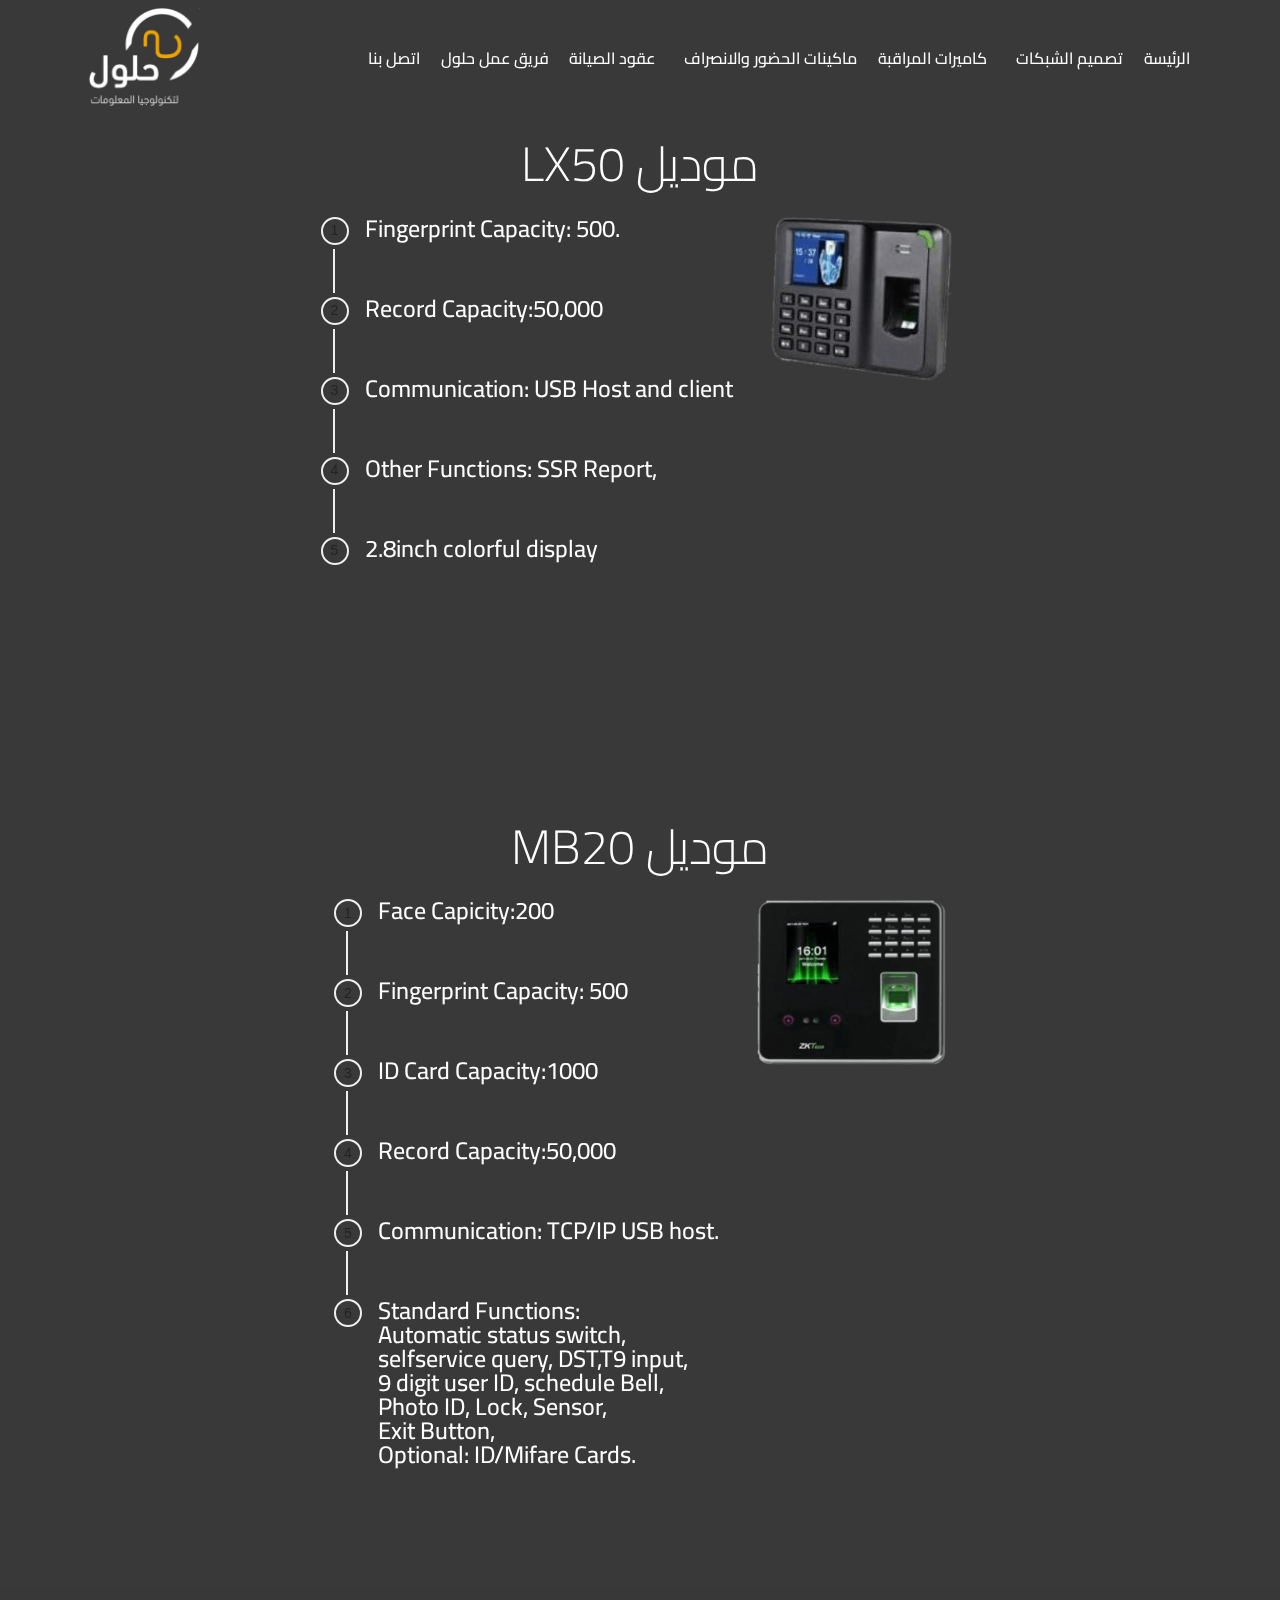
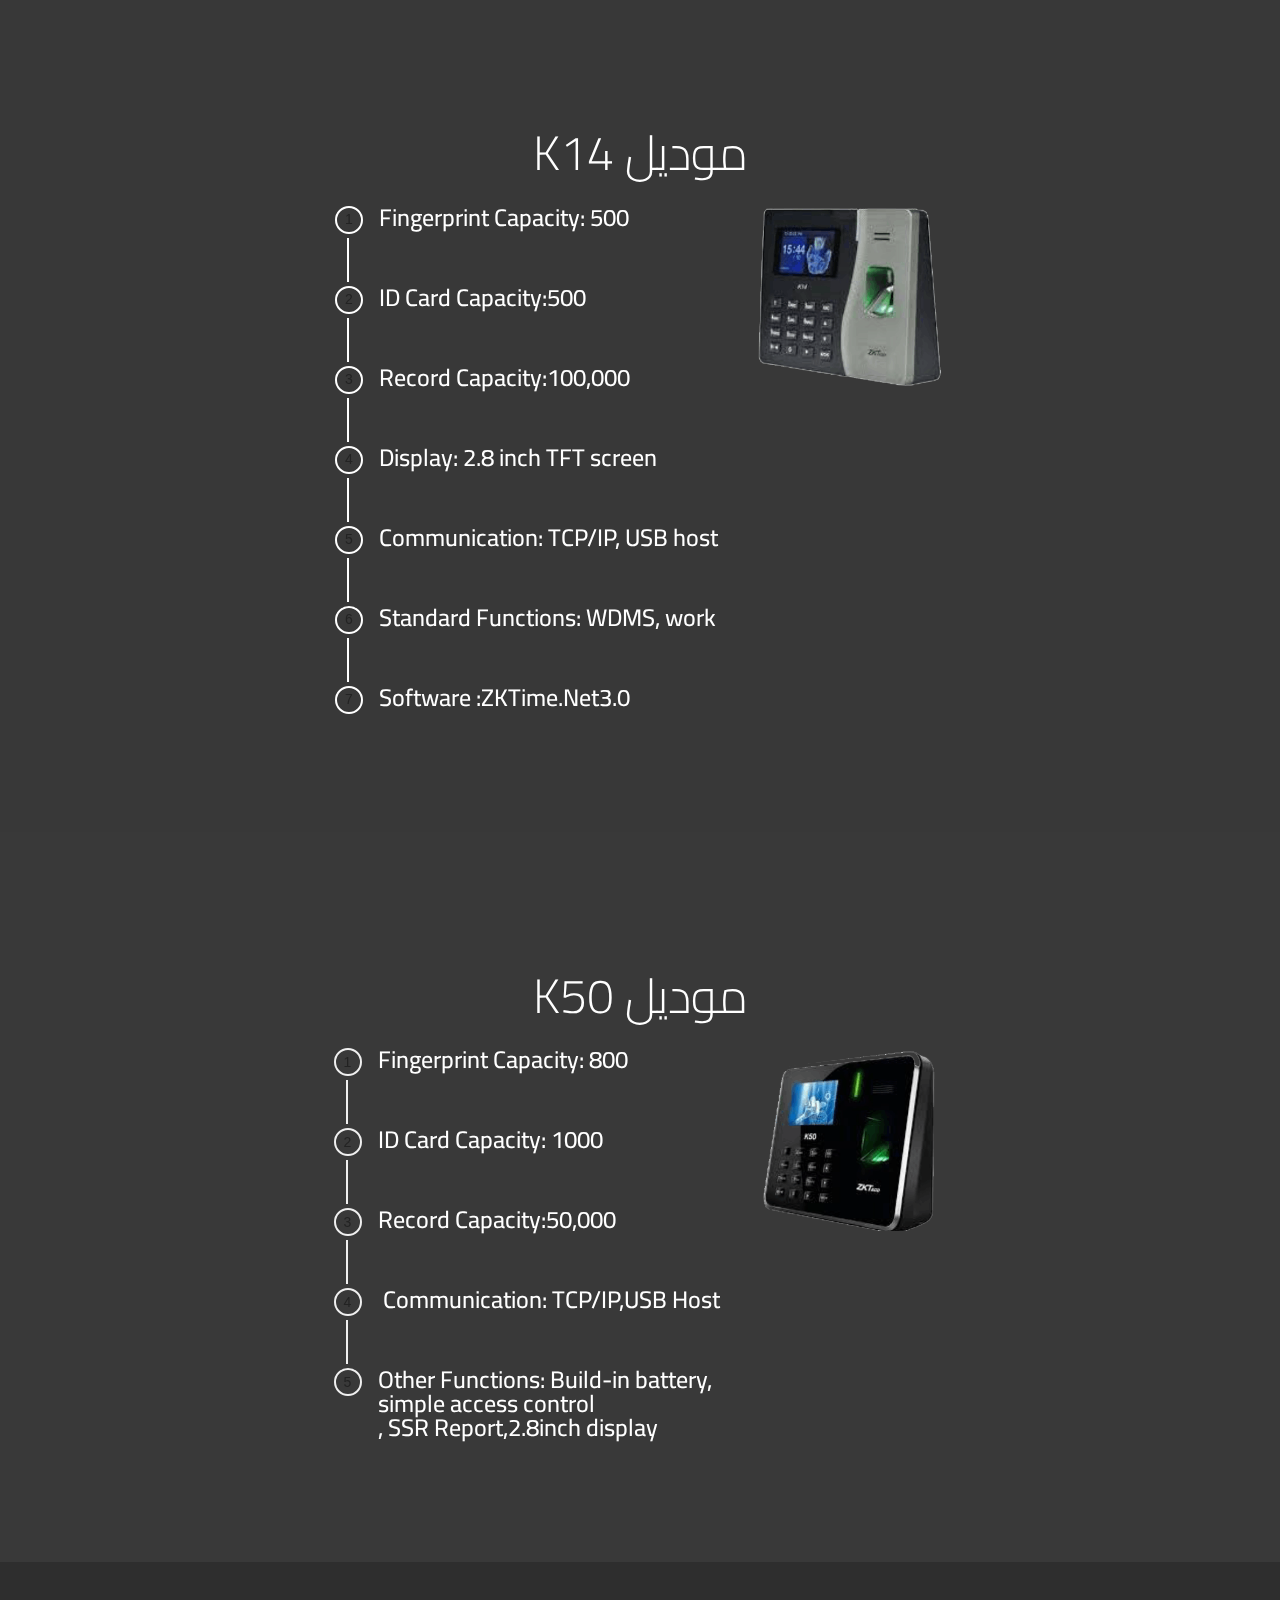
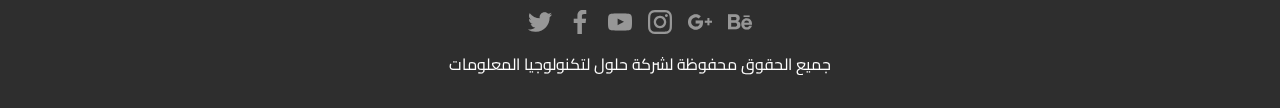
==== Attendance.html @ c1221371 "change" ====
<!DOCTYPE html>
<html  >
<head>
  <!-- Site made with Mobirise Website Builder v4.10.4, https://mobirise.com -->
  <meta charset="UTF-8">
  <meta http-equiv="X-UA-Compatible" content="IE=edge">
  <meta name="generator" content="Mobirise v4.10.4, mobirise.com">
  <meta name="viewport" content="width=device-width, initial-scale=1, minimum-scale=1">
  <link rel="shortcut icon" href="assets/images/logo-7oollool-122x101.png" type="image/x-icon">
  <meta name="description" content="حلول لتوريد ماكينات الحضور والانصراف">
  
  <title>ماكينات الحضور والانصراف</title>
  <link rel="stylesheet" href="assets/web/assets/mobirise-icons/mobirise-icons.css">
  <link rel="stylesheet" href="assets/tether/tether.min.css">
  <link rel="stylesheet" href="assets/bootstrap/css/bootstrap.min.css">
  <link rel="stylesheet" href="assets/bootstrap/css/bootstrap-grid.min.css">
  <link rel="stylesheet" href="assets/bootstrap/css/bootstrap-reboot.min.css">
  <link rel="stylesheet" href="assets/socicon/css/styles.css">
  <link rel="stylesheet" href="assets/dropdown/css/style.css">
  <link rel="stylesheet" href="assets/theme/css/style.css">
  <link rel="stylesheet" href="assets/mobirise/css/mbr-additional.css" type="text/css">
  
  
  
</head>
<body>
  <section class="menu cid-qTkzRZLJNu" once="menu" id="menu1-9">

    

    <nav class="navbar navbar-expand beta-menu navbar-dropdown align-items-center navbar-fixed-top navbar-toggleable-sm bg-color transparent">
        <button class="navbar-toggler navbar-toggler-right" type="button" data-toggle="collapse" data-target="#navbarSupportedContent" aria-controls="navbarSupportedContent" aria-expanded="false" aria-label="Toggle navigation">
            <div class="hamburger">
                <span></span>
                <span></span>
                <span></span>
                <span></span>
            </div>
        </button>
        <div class="menu-logo">
            <div class="navbar-brand">
                <span class="navbar-logo">
                    <a href="index.html">
                         <img src="assets/images/logo-7oollool-122x101.png" alt="حلول " title="حلول" style="height: 6.2rem;">
                    </a>
                </span>
                <span class="navbar-caption-wrap"><a class="navbar-caption text-white display-4" href="https://mobirise.com"></a></span>
            </div>
        </div>
        <div class="collapse navbar-collapse" id="navbarSupportedContent">
            <ul class="navbar-nav nav-dropdown nav-right" data-app-modern-menu="true"><li class="nav-item"><a class="nav-link link text-white display-4" href="index.html#contacts3-e">اتصل بنا</a></li><li class="nav-item"><a class="nav-link link text-white display-4" href="Team-work.html">فريق عمل حلول</a></li><li class="nav-item">
                    <a class="nav-link link text-white display-4" href="Maintenance.html">عقود الصيانة</a>
                </li>
                <li class="nav-item"><a class="nav-link link text-white display-4" href="Attendance.html">&nbsp; ماكينات الحضور والانصراف</a></li><li class="nav-item"><a class="nav-link link text-white display-4" href="index.html">كاميرات المراقبة</a></li><li class="nav-item"><a class="nav-link link text-white display-4" href="Network-design.html">&nbsp; تصميم الشبكات</a></li><li class="nav-item"><a class="nav-link link text-white display-4" href="index.html">الرئيسة</a></li></ul>
            
        </div>
    </nav>
</section>

<section class="engine"><a href="https://mobirise.info/q">free responsive web templates</a></section><section class="step3 cid-ruqKWXhuzL mbr-parallax-background" id="step3-g">

    

    <div class="mbr-overlay" style="opacity: 0.9; background-color: rgb(37, 37, 37);">
    </div>
    
    <div class="container">
        <h2 class="mbr-section-title pb-3 mbr-fonts-style align-center display-2">LX50 موديل
</h2>
        
        <div class="media-container-row">
            <div class="media-block" style="width: 20%;">
                <div class="mbr-figure">
                    <img src="assets/images/lx50-296x263.png" alt="" title="">
                </div>
            </div>
            <div class="step-container">
                <div class="card separline pb-4">
                    <div class="step-element d-flex">
                        <div class="step-wrapper pr-3">
                            <div class="step d-flex align-items-center justify-content-center">
                                1
                            </div>
                        </div>          
                        <div class="step-text-content">
                            <h4 class="mbr-step-title pb-3 mbr-fonts-style display-5">Fingerprint Capacity: 500.</h4>
                            <p class="mbr-step-text mbr-fonts-style display-7"></p>
                        </div>
                    </div>
                </div>

                <div class="card separline pb-4">
                    <div class="step-element d-flex">
                        <div class="step-wrapper pr-3">
                            <div class="step d-flex align-items-center justify-content-center">
                                2
                            </div>
                        </div>          
                        <div class="step-text-content">
                            <h4 class="mbr-step-title pb-3 mbr-fonts-style display-5">Record Capacity:50,000</h4>
                            <p class="mbr-step-text mbr-fonts-style display-7"></p>
                        </div>
                    </div>
                </div>

                <div class="card separline pb-4">
                    <div class="step-element d-flex">
                        <div class="step-wrapper pr-3">
                            <div class="step d-flex align-items-center justify-content-center">
                                3
                            </div>
                        </div>          
                        <div class="step-text-content">
                            <h4 class="mbr-step-title pb-3 mbr-fonts-style display-5">Communication: USB Host and client&nbsp;</h4>
                            <p class="mbr-step-text mbr-fonts-style display-7"></p>
                        </div>
                    </div>
                </div>

                <div class="card separline pb-4">
                    <div class="step-element d-flex">
                        <div class="step-wrapper pr-3">
                            <div class="step d-flex align-items-center justify-content-center">
                                4
                            </div>
                        </div>          
                        <div class="step-text-content">
                            <h4 class="mbr-step-title pb-3 mbr-fonts-style display-5">Other Functions: SSR Report,&nbsp;</h4>
                            <p class="mbr-step-text mbr-fonts-style display-7"></p>
                        </div>
                    </div>
                </div>

                <div class="card">
                    <div class="step-element d-flex">
                        <div class="step-wrapper pr-3">
                            <div class="step d-flex align-items-center justify-content-center">
                                5
                            </div>
                        </div>          
                        <div class="step-text-content">
                            <h4 class="mbr-step-title pb-3 mbr-fonts-style display-5">2.8inch colorful display</h4>
                            <p class="mbr-step-text mbr-fonts-style display-7"></p>
                        </div>
                    </div>
                </div>

                

                

                

                
            </div>
        </div>
    </div>
</section>

<section class="step3 cid-ruqMJDOxAF mbr-parallax-background" id="step3-i">

    

    <div class="mbr-overlay" style="opacity: 0.9; background-color: rgb(37, 37, 37);">
    </div>
    
    <div class="container">
        <h2 class="mbr-section-title pb-3 mbr-fonts-style align-center display-2">MB20 موديل
</h2>
        
        <div class="media-container-row">
            <div class="media-block" style="width: 20%;">
                <div class="mbr-figure">
                    <img src="assets/images/mb20-350x305.png" alt="" title="">
                </div>
            </div>
            <div class="step-container">
                <div class="card separline pb-4">
                    <div class="step-element d-flex">
                        <div class="step-wrapper pr-3">
                            <div class="step d-flex align-items-center justify-content-center">
                                1
                            </div>
                        </div>          
                        <div class="step-text-content">
                            <h4 class="mbr-step-title pb-3 mbr-fonts-style display-5">Face Capicity:200</h4>
                            <p class="mbr-step-text mbr-fonts-style display-7"></p>
                        </div>
                    </div>
                </div>

                <div class="card separline pb-4">
                    <div class="step-element d-flex">
                        <div class="step-wrapper pr-3">
                            <div class="step d-flex align-items-center justify-content-center">
                                2
                            </div>
                        </div>          
                        <div class="step-text-content">
                            <h4 class="mbr-step-title pb-3 mbr-fonts-style display-5">Fingerprint Capacity: 500</h4>
                            <p class="mbr-step-text mbr-fonts-style display-7"></p>
                        </div>
                    </div>
                </div>

                <div class="card separline pb-4">
                    <div class="step-element d-flex">
                        <div class="step-wrapper pr-3">
                            <div class="step d-flex align-items-center justify-content-center">
                                3
                            </div>
                        </div>          
                        <div class="step-text-content">
                            <h4 class="mbr-step-title pb-3 mbr-fonts-style display-5">ID Card Capacity:1000</h4>
                            <p class="mbr-step-text mbr-fonts-style display-7"></p>
                        </div>
                    </div>
                </div>

                <div class="card separline pb-4">
                    <div class="step-element d-flex">
                        <div class="step-wrapper pr-3">
                            <div class="step d-flex align-items-center justify-content-center">
                                4
                            </div>
                        </div>          
                        <div class="step-text-content">
                            <h4 class="mbr-step-title pb-3 mbr-fonts-style display-5">Record Capacity:50,000</h4>
                            <p class="mbr-step-text mbr-fonts-style display-7"></p>
                        </div>
                    </div>
                </div>

                <div class="card separline pb-4">
                    <div class="step-element d-flex">
                        <div class="step-wrapper pr-3">
                            <div class="step d-flex align-items-center justify-content-center">
                                5
                            </div>
                        </div>          
                        <div class="step-text-content">
                            <h4 class="mbr-step-title pb-3 mbr-fonts-style display-5">Communication: TCP/IP USB host.&nbsp;</h4>
                            <p class="mbr-step-text mbr-fonts-style display-7"></p>
                        </div>
                    </div>
                </div>

                <div class="card">
                    <div class="step-element d-flex">
                        <div class="step-wrapper pr-3">
                            <div class="step d-flex align-items-center justify-content-center">
                                6
                            </div>
                        </div>          
                        <div class="step-text-content">
                            <h4 class="mbr-step-title pb-3 mbr-fonts-style display-5">Standard Functions:<br> Automatic status switch, <br>selfservice query, DST,T9 input, <br> 9 digit user ID, schedule Bell, <br>Photo ID, Lock,  Sensor, <br>Exit Button, <br> Optional: ID/Mifare Cards.&nbsp;</h4>
                            <p class="mbr-step-text mbr-fonts-style display-7"></p>
                        </div>
                    </div>
                </div>

                

                

                
            </div>
        </div>
    </div>
</section>

<section class="step3 cid-ruqRxmut5c mbr-parallax-background" id="step3-j">

    

    <div class="mbr-overlay" style="opacity: 0.9; background-color: rgb(35, 35, 35);">
    </div>
    
    <div class="container">
        <h2 class="mbr-section-title pb-3 mbr-fonts-style align-center display-2">K14 موديل
</h2>
        
        <div class="media-container-row">
            <div class="media-block" style="width: 20%;">
                <div class="mbr-figure">
                    <img src="assets/images/k14-310x298.png" alt="" title="">
                </div>
            </div>
            <div class="step-container">
                <div class="card separline pb-4">
                    <div class="step-element d-flex">
                        <div class="step-wrapper pr-3">
                            <div class="step d-flex align-items-center justify-content-center">
                                1
                            </div>
                        </div>          
                        <div class="step-text-content">
                            <h4 class="mbr-step-title pb-3 mbr-fonts-style display-5">Fingerprint Capacity: 500</h4>
                            <p class="mbr-step-text mbr-fonts-style display-7"></p>
                        </div>
                    </div>
                </div>

                <div class="card separline pb-4">
                    <div class="step-element d-flex">
                        <div class="step-wrapper pr-3">
                            <div class="step d-flex align-items-center justify-content-center">
                                2
                            </div>
                        </div>          
                        <div class="step-text-content">
                            <h4 class="mbr-step-title pb-3 mbr-fonts-style display-5">ID Card Capacity:500</h4>
                            <p class="mbr-step-text mbr-fonts-style display-7"></p>
                        </div>
                    </div>
                </div>

                <div class="card separline pb-4">
                    <div class="step-element d-flex">
                        <div class="step-wrapper pr-3">
                            <div class="step d-flex align-items-center justify-content-center">
                                3
                            </div>
                        </div>          
                        <div class="step-text-content">
                            <h4 class="mbr-step-title pb-3 mbr-fonts-style display-5">Record Capacity:100,000&nbsp;</h4>
                            <p class="mbr-step-text mbr-fonts-style display-7"></p>
                        </div>
                    </div>
                </div>

                <div class="card separline pb-4">
                    <div class="step-element d-flex">
                        <div class="step-wrapper pr-3">
                            <div class="step d-flex align-items-center justify-content-center">
                                4
                            </div>
                        </div>          
                        <div class="step-text-content">
                            <h4 class="mbr-step-title pb-3 mbr-fonts-style display-5">Display: 2.8 inch TFT screen&nbsp;</h4>
                            <p class="mbr-step-text mbr-fonts-style display-7"></p>
                        </div>
                    </div>
                </div>

                <div class="card separline pb-4">
                    <div class="step-element d-flex">
                        <div class="step-wrapper pr-3">
                            <div class="step d-flex align-items-center justify-content-center">
                                5
                            </div>
                        </div>          
                        <div class="step-text-content">
                            <h4 class="mbr-step-title pb-3 mbr-fonts-style display-5">Communication: TCP/IP, USB host&nbsp;</h4>
                            <p class="mbr-step-text mbr-fonts-style display-7"></p>
                        </div>
                    </div>
                </div>

                <div class="card separline pb-4">
                    <div class="step-element d-flex">
                        <div class="step-wrapper pr-3">
                            <div class="step d-flex align-items-center justify-content-center">
                                6
                            </div>
                        </div>          
                        <div class="step-text-content">
                            <h4 class="mbr-step-title pb-3 mbr-fonts-style display-5">Standard Functions: WDMS, work</h4>
                            <p class="mbr-step-text mbr-fonts-style display-7"></p>
                        </div>
                    </div>
                </div>

                <div class="card">
                    <div class="step-element d-flex">
                        <div class="step-wrapper pr-3">
                            <div class="step d-flex align-items-center justify-content-center">
                                7
                            </div>
                        </div>          
                        <div class="step-text-content">
                            <h4 class="mbr-step-title pb-3 mbr-fonts-style display-5">Software :ZKTime.Net3.0&nbsp;</h4>
                            <p class="mbr-step-text mbr-fonts-style display-7"></p>
                        </div>
                    </div>
                </div>

                

                
            </div>
        </div>
    </div>
</section>

<section class="step3 cid-ruqSmtLmjI mbr-parallax-background" id="step3-k">

    

    <div class="mbr-overlay" style="opacity: 0.9; background-color: rgb(37, 37, 37);">
    </div>
    
    <div class="container">
        <h2 class="mbr-section-title pb-3 mbr-fonts-style align-center display-2">K50 موديل
</h2>
        
        <div class="media-container-row">
            <div class="media-block" style="width: 20%;">
                <div class="mbr-figure">
                    <img src="assets/images/k50-310x298.png" alt="" title="">
                </div>
            </div>
            <div class="step-container">
                <div class="card separline pb-4">
                    <div class="step-element d-flex">
                        <div class="step-wrapper pr-3">
                            <div class="step d-flex align-items-center justify-content-center">
                                1
                            </div>
                        </div>          
                        <div class="step-text-content">
                            <h4 class="mbr-step-title pb-3 mbr-fonts-style display-5">Fingerprint Capacity: 800</h4>
                            <p class="mbr-step-text mbr-fonts-style display-7"></p>
                        </div>
                    </div>
                </div>

                <div class="card separline pb-4">
                    <div class="step-element d-flex">
                        <div class="step-wrapper pr-3">
                            <div class="step d-flex align-items-center justify-content-center">
                                2
                            </div>
                        </div>          
                        <div class="step-text-content">
                            <h4 class="mbr-step-title pb-3 mbr-fonts-style display-5">ID Card Capacity: 1000&nbsp;</h4>
                            <p class="mbr-step-text mbr-fonts-style display-7"></p>
                        </div>
                    </div>
                </div>

                <div class="card separline pb-4">
                    <div class="step-element d-flex">
                        <div class="step-wrapper pr-3">
                            <div class="step d-flex align-items-center justify-content-center">
                                3
                            </div>
                        </div>          
                        <div class="step-text-content">
                            <h4 class="mbr-step-title pb-3 mbr-fonts-style display-5">Record Capacity:50,000&nbsp;</h4>
                            <p class="mbr-step-text mbr-fonts-style display-7"></p>
                        </div>
                    </div>
                </div>

                <div class="card separline pb-4">
                    <div class="step-element d-flex">
                        <div class="step-wrapper pr-3">
                            <div class="step d-flex align-items-center justify-content-center">
                                4
                            </div>
                        </div>          
                        <div class="step-text-content">
                            <h4 class="mbr-step-title pb-3 mbr-fonts-style display-5">&nbsp;Communication: TCP/IP,USB Host&nbsp;</h4>
                            <p class="mbr-step-text mbr-fonts-style display-7"></p>
                        </div>
                    </div>
                </div>

                <div class="card">
                    <div class="step-element d-flex">
                        <div class="step-wrapper pr-3">
                            <div class="step d-flex align-items-center justify-content-center">
                                5
                            </div>
                        </div>          
                        <div class="step-text-content">
                            <h4 class="mbr-step-title pb-3 mbr-fonts-style display-5">Other Functions: Build-in battery,<br> simple access        control<br>, SSR Report,2.8inch display &nbsp; &nbsp;</h4>
                            <p class="mbr-step-text mbr-fonts-style display-7"></p>
                        </div>
                    </div>
                </div>

                

                

                

                
            </div>
        </div>
    </div>
</section>

<section once="footers" class="cid-ru45fCv34z" id="footer7-a">

    

    

    <div class="container">
        <div class="media-container-row align-center mbr-white">
            <div class="row row-links">
                <ul class="foot-menu">
                    
                    
                    
                    
                    
                <li class="foot-menu-item mbr-fonts-style display-7"></li><li class="foot-menu-item mbr-fonts-style display-7"></li><li class="foot-menu-item mbr-fonts-style display-7"></li><li class="foot-menu-item mbr-fonts-style display-7"></li><li class="foot-menu-item mbr-fonts-style display-7"></li></ul>
            </div>
            <div class="row social-row">
                <div class="social-list align-right pb-2">
                    
                    
                    
                    
                    
                    
                <div class="soc-item">
                        <a href="index.html" target="_blank">
                            <span class="mbr-iconfont mbr-iconfont-social socicon-twitter socicon"></span>
                        </a>
                    </div><div class="soc-item">
                        <a href="https://www.facebook.com/7oollool" target="_blank">
                            <span class="mbr-iconfont mbr-iconfont-social socicon-facebook socicon"></span>
                        </a>
                    </div><div class="soc-item">
                        <a href="index.html" target="_blank">
                            <span class="mbr-iconfont mbr-iconfont-social socicon-youtube socicon"></span>
                        </a>
                    </div><div class="soc-item">
                        <a href="index.html" target="_blank">
                            <span class="mbr-iconfont mbr-iconfont-social socicon-instagram socicon"></span>
                        </a>
                    </div><div class="soc-item">
                        <a href="index.html" target="_blank">
                            <span class="mbr-iconfont mbr-iconfont-social socicon-googleplus socicon"></span>
                        </a>
                    </div><div class="soc-item">
                        <a href="index.html" target="_blank">
                            <span class="mbr-iconfont mbr-iconfont-social socicon-behance socicon"></span>
                        </a>
                    </div></div>
            </div>
            <div class="row row-copirayt">
                <p class="mbr-text mb-0 mbr-fonts-style mbr-white align-center display-7">
                    جميع الحقوق محفوظة لشركة حلول لتكنولوجيا المعلومات</p>
            </div>
        </div>
    </div>
</section>


  <script src="assets/web/assets/jquery/jquery.min.js"></script>
  <script src="assets/popper/popper.min.js"></script>
  <script src="assets/tether/tether.min.js"></script>
  <script src="assets/bootstrap/js/bootstrap.min.js"></script>
  <script src="assets/dropdown/js/nav-dropdown.js"></script>
  <script src="assets/dropdown/js/navbar-dropdown.js"></script>
  <script src="assets/touchswipe/jquery.touch-swipe.min.js"></script>
  <script src="assets/parallax/jarallax.min.js"></script>
  <script src="assets/smoothscroll/smooth-scroll.js"></script>
  <script src="assets/theme/js/script.js"></script>
  
  
</body>
</html>
---- assets/web/assets/mobirise-icons/mobirise-icons.css ----
@font-face {
  font-family: 'MobiriseIcons';
  src:  url('mobirise-icons.eot?spat4u');
  src:  url('mobirise-icons.eot?spat4u#iefix') format('embedded-opentype'),
    url('mobirise-icons.ttf?spat4u') format('truetype'),
    url('mobirise-icons.woff?spat4u') format('woff'),
    url('mobirise-icons.svg?spat4u#MobiriseIcons') format('svg');
  font-weight: normal;
  font-style: normal;
}

[class^="mbri-"], [class*=" mbri-"] {
  /* use !important to prevent issues with browser extensions that change fonts */
  font-family: MobiriseIcons !important;
  speak: none;
  font-style: normal;
  font-weight: normal;
  font-variant: normal;
  text-transform: none;
  line-height: 1;

  /* Better Font Rendering =========== */
  -webkit-font-smoothing: antialiased;
  -moz-osx-font-smoothing: grayscale;
}

.mbri-add-submenu:before {
  content: "\e900";
}
.mbri-alert:before {
  content: "\e901";
}
.mbri-align-center:before {
  content: "\e902";
}
.mbri-align-justify:before {
  content: "\e903";
}
.mbri-align-left:before {
  content: "\e904";
}
.mbri-align-right:before {
  content: "\e905";
}
.mbri-android:before {
  content: "\e906";
}
.mbri-apple:before {
  content: "\e907";
}
.mbri-arrow-down:before {
  content: "\e908";
}
.mbri-arrow-next:before {
  content: "\e909";
}
.mbri-arrow-prev:before {
  content: "\e90a";
}
.mbri-arrow-up:before {
  content: "\e90b";
}
.mbri-bold:before {
  content: "\e90c";
}
.mbri-bookmark:before {
  content: "\e90d";
}
.mbri-bootstrap:before {
  content: "\e90e";
}
.mbri-briefcase:before {
  content: "\e90f";
}
.mbri-browse:before {
  content: "\e910";
}
.mbri-bulleted-list:before {
  content: "\e911";
}
.mbri-calendar:before {
  content: "\e912";
}
.mbri-camera:before {
  content: "\e913";
}
.mbri-cart-add:before {
  content: "\e914";
}
.mbri-cart-full:before {
  content: "\e915";
}
.mbri-cash:before {
  content: "\e916";
}
.mbri-change-style:before {
  content: "\e917";
}
.mbri-chat:before {
  content: "\e918";
}
.mbri-clock:before {
  content: "\e919";
}
.mbri-close:before {
  content: "\e91a";
}
.mbri-cloud:before {
  content: "\e91b";
}
.mbri-code:before {
  content: "\e91c";
}
.mbri-contact-form:before {
  content: "\e91d";
}
.mbri-credit-card:before {
  content: "\e91e";
}
.mbri-cursor-click:before {
  content: "\e91f";
}
.mbri-cust-feedback:before {
  content: "\e920";
}
.mbri-database:before {
  content: "\e921";
}
.mbri-delivery:before {
  content: "\e922";
}
.mbri-desktop:before {
  content: "\e923";
}
.mbri-devices:before {
  content: "\e924";
}
.mbri-down:before {
  content: "\e925";
}
.mbri-download:before {
  content: "\e989";
}
.mbri-drag-n-drop:before {
  content: "\e927";
}
.mbri-drag-n-drop2:before {
  content: "\e928";
}
.mbri-edit:before {
  content: "\e929";
}
.mbri-edit2:before {
  content: "\e92a";
}
.mbri-error:before {
  content: "\e92b";
}
.mbri-extension:before {
  content: "\e92c";
}
.mbri-features:before {
  content: "\e92d";
}
.mbri-file:before {
  content: "\e92e";
}
.mbri-flag:before {
  content: "\e92f";
}
.mbri-folder:before {
  content: "\e930";
}
.mbri-gift:before {
  content: "\e931";
}
.mbri-github:before {
  content: "\e932";
}
.mbri-globe:before {
  content: "\e933";
}
.mbri-globe-2:before {
  content: "\e934";
}
.mbri-growing-chart:before {
  content: "\e935";
}
.mbri-hearth:before {
  content: "\e936";
}
.mbri-help:before {
  content: "\e937";
}
.mbri-home:before {
  content: "\e938";
}
.mbri-hot-cup:before {
  content: "\e939";
}
.mbri-idea:before {
  content: "\e93a";
}
.mbri-image-gallery:before {
  content: "\e93b";
}
.mbri-image-slider:before {
  content: "\e93c";
}
.mbri-info:before {
  content: "\e93d";
}
.mbri-italic:before {
  content: "\e93e";
}
.mbri-key:before {
  content: "\e93f";
}
.mbri-laptop:before {
  content: "\e940";
}
.mbri-layers:before {
  content: "\e941";
}
.mbri-left-right:before {
  content: "\e942";
}
.mbri-left:before {
  content: "\e943";
}
.mbri-letter:before {
  content: "\e944";
}
.mbri-like:before {
  content: "\e945";
}
.mbri-link:before {
  content: "\e946";
}
.mbri-lock:before {
  content: "\e947";
}
.mbri-login:before {
  content: "\e948";
}
.mbri-logout:before {
  content: "\e949";
}
.mbri-magic-stick:before {
  content: "\e94a";
}
.mbri-map-pin:before {
  content: "\e94b";
}
.mbri-menu:before {
  content: "\e94c";
}
.mbri-mobile:before {
  content: "\e94d";
}
.mbri-mobile2:before {
  content: "\e94e";
}
.mbri-mobirise:before {
  content: "\e94f";
}
.mbri-more-horizontal:before {
  content: "\e950";
}
.mbri-more-vertical:before {
  content: "\e951";
}
.mbri-music:before {
  content: "\e952";
}
.mbri-new-file:before {
  content: "\e953";
}
.mbri-numbered-list:before {
  content: "\e954";
}
.mbri-opened-folder:before {
  content: "\e955";
}
.mbri-pages:before {
  content: "\e956";
}
.mbri-paper-plane:before {
  content: "\e957";
}
.mbri-paperclip:before {
  content: "\e958";
}
.mbri-photo:before {
  content: "\e959";
}
.mbri-photos:before {
  content: "\e95a";
}
.mbri-pin:before {
  content: "\e95b";
}
.mbri-play:before {
  content: "\e95c";
}
.mbri-plus:before {
  content: "\e95d";
}
.mbri-preview:before {
  content: "\e95e";
}
.mbri-print:before {
  content: "\e95f";
}
.mbri-protect:before {
  content: "\e960";
}
.mbri-question:before {
  content: "\e961";
}
.mbri-quote-left:before {
  content: "\e962";
}
.mbri-quote-right:before {
  content: "\e963";
}
.mbri-refresh:before {
  content: "\e964";
}
.mbri-responsive:before {
  content: "\e965";
}
.mbri-right:before {
  content: "\e966";
}
.mbri-rocket:before {
  content: "\e967";
}
.mbri-sad-face:before {
  content: "\e968";
}
.mbri-sale:before {
  content: "\e969";
}
.mbri-save:before {
  content: "\e96a";
}
.mbri-search:before {
  content: "\e96b";
}
.mbri-setting:before {
  content: "\e96c";
}
.mbri-setting2:before {
  content: "\e96d";
}
.mbri-setting3:before {
  content: "\e96e";
}
.mbri-share:before {
  content: "\e96f";
}
.mbri-shopping-bag:before {
  content: "\e970";
}
.mbri-shopping-basket:before {
  content: "\e971";
}
.mbri-shopping-cart:before {
  content: "\e972";
}
.mbri-sites:before {
  content: "\e973";
}
.mbri-smile-face:before {
  content: "\e974";
}
.mbri-speed:before {
  content: "\e975";
}
.mbri-star:before {
  content: "\e976";
}
.mbri-success:before {
  content: "\e977";
}
.mbri-sun:before {
  content: "\e978";
}
.mbri-sun2:before {
  content: "\e979";
}
.mbri-tablet:before {
  content: "\e97a";
}
.mbri-tablet-vertical:before {
  content: "\e97b";
}
.mbri-target:before {
  content: "\e97c";
}
.mbri-timer:before {
  content: "\e97d";
}
.mbri-to-ftp:before {
  content: "\e97e";
}
.mbri-to-local-drive:before {
  content: "\e97f";
}
.mbri-touch-swipe:before {
  content: "\e980";
}
.mbri-touch:before {
  content: "\e981";
}
.mbri-trash:before {
  content: "\e982";
}
.mbri-underline:before {
  content: "\e983";
}
.mbri-unlink:before {
  content: "\e984";
}
.mbri-unlock:before {
  content: "\e985";
}
.mbri-up-down:before {
  content: "\e986";
}
.mbri-up:before {
  content: "\e987";
}
.mbri-update:before {
  content: "\e988";
}
.mbri-upload:before {
 content: "\e926"; 
}
.mbri-user:before {
  content: "\e98a";
}
.mbri-user2:before {
  content: "\e98b";
}
.mbri-users:before {
  content: "\e98c";
}
.mbri-video:before {
  content: "\e98d";
}
.mbri-video-play:before {
  content: "\e98e";
}
.mbri-watch:before {
  content: "\e98f";
}
.mbri-website-theme:before {
  content: "\e990";
}
.mbri-wifi:before {
  content: "\e991";
}
.mbri-windows:before {
  content: "\e992";
}
.mbri-zoom-out:before {
  content: "\e993";
}
.mbri-redo:before {
  content: "\e994";
}
.mbri-undo:before {
  content: "\e995";
}
---- assets/socicon/css/styles.css ----
@charset "UTF-8";

@font-face {
  font-family: "socicon";
  src:url("../fonts/socicon.eot");
  src:url("../fonts/socicon.eot?#iefix") format("embedded-opentype"),
    url("../fonts/socicon.woff") format("woff"),
    url("../fonts/socicon.ttf") format("truetype"),
    url("../fonts/socicon.svg#socicon") format("svg");
  font-weight: normal;
  font-style: normal;

}

[data-icon]:before {
  font-family: "socicon" !important;
  content: attr(data-icon);
  font-style: normal !important;
  font-weight: normal !important;
  font-variant: normal !important;
  text-transform: none !important;
  speak: none;
  line-height: 1;
  -webkit-font-smoothing: antialiased;
  -moz-osx-font-smoothing: grayscale;
}

[class^="socicon-"]:before,
[class*=" socicon-"]:before {
  font-family: "socicon" !important;
  font-style: normal !important;
  font-weight: normal !important;
  font-variant: normal !important;
  text-transform: none !important;
  speak: none;
  line-height: 1;
  -webkit-font-smoothing: antialiased;
  -moz-osx-font-smoothing: grayscale;
}

.socicon-modelmayhem:before {
  content: "\e000";
}
.socicon-mixcloud:before {
  content: "\e001";
}
.socicon-drupal:before {
  content: "\e002";
}
.socicon-swarm:before {
  content: "\e003";
}
.socicon-istock:before {
  content: "\e004";
}
.socicon-yammer:before {
  content: "\e005";
}
.socicon-ello:before {
  content: "\e006";
}
.socicon-stackoverflow:before {
  content: "\e007";
}
.socicon-persona:before {
  content: "\e008";
}
.socicon-triplej:before {
  content: "\e009";
}
.socicon-houzz:before {
  content: "\e00a";
}
.socicon-rss:before {
  content: "\e00b";
}
.socicon-paypal:before {
  content: "\e00c";
}
.socicon-odnoklassniki:before {
  content: "\e00d";
}
.socicon-airbnb:before {
  content: "\e00e";
}
.socicon-periscope:before {
  content: "\e00f";
}
.socicon-outlook:before {
  content: "\e010";
}
.socicon-coderwall:before {
  content: "\e011";
}
.socicon-tripadvisor:before {
  content: "\e012";
}
.socicon-appnet:before {
  content: "\e013";
}
.socicon-goodreads:before {
  content: "\e014";
}
.socicon-tripit:before {
  content: "\e015";
}
.socicon-lanyrd:before {
  content: "\e016";
}
.socicon-slideshare:before {
  content: "\e017";
}
.socicon-buffer:before {
  content: "\e018";
}
.socicon-disqus:before {
  content: "\e019";
}
.socicon-vkontakte:before {
  content: "\e01a";
}
.socicon-whatsapp:before {
  content: "\e01b";
}
.socicon-patreon:before {
  content: "\e01c";
}
.socicon-storehouse:before {
  content: "\e01d";
}
.socicon-pocket:before {
  content: "\e01e";
}
.socicon-mail:before {
  content: "\e01f";
}
.socicon-blogger:before {
  content: "\e020";
}
.socicon-technorati:before {
  content: "\e021";
}
.socicon-reddit:before {
  content: "\e022";
}
.socicon-dribbble:before {
  content: "\e023";
}
.socicon-stumbleupon:before {
  content: "\e024";
}
.socicon-digg:before {
  content: "\e025";
}
.socicon-envato:before {
  content: "\e026";
}
.socicon-behance:before {
  content: "\e027";
}
.socicon-delicious:before {
  content: "\e028";
}
.socicon-deviantart:before {
  content: "\e029";
}
.socicon-forrst:before {
  content: "\e02a";
}
.socicon-play:before {
  content: "\e02b";
}
.socicon-zerply:before {
  content: "\e02c";
}
.socicon-wikipedia:before {
  content: "\e02d";
}
.socicon-apple:before {
  content: "\e02e";
}
.socicon-flattr:before {
  content: "\e02f";
}
.socicon-github:before {
  content: "\e030";
}
.socicon-renren:before {
  content: "\e031";
}
.socicon-friendfeed:before {
  content: "\e032";
}
.socicon-newsvine:before {
  content: "\e033";
}
.socicon-identica:before {
  content: "\e034";
}
.socicon-bebo:before {
  content: "\e035";
}
.socicon-zynga:before {
  content: "\e036";
}
.socicon-steam:before {
  content: "\e037";
}
.socicon-xbox:before {
  content: "\e038";
}
.socicon-windows:before {
  content: "\e039";
}
.socicon-qq:before {
  content: "\e03a";
}
.socicon-douban:before {
  content: "\e03b";
}
.socicon-meetup:before {
  content: "\e03c";
}
.socicon-playstation:before {
  content: "\e03d";
}
.socicon-android:before {
  content: "\e03e";
}
.socicon-snapchat:before {
  content: "\e03f";
}
.socicon-twitter:before {
  content: "\e040";
}
.socicon-facebook:before {
  content: "\e041";
}
.socicon-googleplus:before {
  content: "\e042";
}
.socicon-pinterest:before {
  content: "\e043";
}
.socicon-foursquare:before {
  content: "\e044";
}
.socicon-yahoo:before {
  content: "\e045";
}
.socicon-skype:before {
  content: "\e046";
}
.socicon-yelp:before {
  content: "\e047";
}
.socicon-feedburner:before {
  content: "\e048";
}
.socicon-linkedin:before {
  content: "\e049";
}
.socicon-viadeo:before {
  content: "\e04a";
}
.socicon-xing:before {
  content: "\e04b";
}
.socicon-myspace:before {
  content: "\e04c";
}
.socicon-soundcloud:before {
  content: "\e04d";
}
.socicon-spotify:before {
  content: "\e04e";
}
.socicon-grooveshark:before {
  content: "\e04f";
}
.socicon-lastfm:before {
  content: "\e050";
}
.socicon-youtube:before {
  content: "\e051";
}
.socicon-vimeo:before {
  content: "\e052";
}
.socicon-dailymotion:before {
  content: "\e053";
}
.socicon-vine:before {
  content: "\e054";
}
.socicon-flickr:before {
  content: "\e055";
}
.socicon-500px:before {
  content: "\e056";
}
.socicon-wordpress:before {
  content: "\e058";
}
.socicon-tumblr:before {
  content: "\e059";
}
.socicon-twitch:before {
  content: "\e05a";
}
.socicon-8tracks:before {
  content: "\e05b";
}
.socicon-amazon:before {
  content: "\e05c";
}
.socicon-icq:before {
  content: "\e05d";
}
.socicon-smugmug:before {
  content: "\e05e";
}
.socicon-ravelry:before {
  content: "\e05f";
}
.socicon-weibo:before {
  content: "\e060";
}
.socicon-baidu:before {
  content: "\e061";
}
.socicon-angellist:before {
  content: "\e062";
}
.socicon-ebay:before {
  content: "\e063";
}
.socicon-imdb:before {
  content: "\e064";
}
.socicon-stayfriends:before {
  content: "\e065";
}
.socicon-residentadvisor:before {
  content: "\e066";
}
.socicon-google:before {
  content: "\e067";
}
.socicon-yandex:before {
  content: "\e068";
}
.socicon-sharethis:before {
  content: "\e069";
}
.socicon-bandcamp:before {
  content: "\e06a";
}
.socicon-itunes:before {
  content: "\e06b";
}
.socicon-deezer:before {
  content: "\e06c";
}
.socicon-telegram:before {
  content: "\e06e";
}
.socicon-openid:before {
  content: "\e06f";
}
.socicon-amplement:before {
  content: "\e070";
}
.socicon-viber:before {
  content: "\e071";
}
.socicon-zomato:before {
  content: "\e072";
}
.socicon-draugiem:before {
  content: "\e074";
}
.socicon-endomodo:before {
  content: "\e075";
}
.socicon-filmweb:before {
  content: "\e076";
}
.socicon-stackexchange:before {
  content: "\e077";
}
.socicon-wykop:before {
  content: "\e078";
}
.socicon-teamspeak:before {
  content: "\e079";
}
.socicon-teamviewer:before {
  content: "\e07a";
}
.socicon-ventrilo:before {
  content: "\e07b";
}
.socicon-younow:before {
  content: "\e07c";
}
.socicon-raidcall:before {
  content: "\e07d";
}
.socicon-mumble:before {
  content: "\e07e";
}
.socicon-medium:before {
  content: "\e06d";
}
.socicon-bebee:before {
  content: "\e07f";
}
.socicon-hitbox:before {
  content: "\e080";
}
.socicon-reverbnation:before {
  content: "\e081";
}
.socicon-formulr:before {
  content: "\e082";
}
.socicon-instagram:before {
  content: "\e057";
}
.socicon-battlenet:before {
  content: "\e083";
}
.socicon-chrome:before {
  content: "\e084";
}
.socicon-discord:before {
  content: "\e086";
}
.socicon-issuu:before {
  content: "\e087";
}
.socicon-macos:before {
  content: "\e088";
}
.socicon-firefox:before {
  content: "\e089";
}
.socicon-opera:before {
  content: "\e08d";
}
.socicon-keybase:before {
  content: "\e090";
}
.socicon-alliance:before {
  content: "\e091";
}
.socicon-livejournal:before {
  content: "\e092";
}
.socicon-googlephotos:before {
  content: "\e093";
}
.socicon-horde:before {
  content: "\e094";
}
.socicon-etsy:before {
  content: "\e095";
}
.socicon-zapier:before {
  content: "\e096";
}
.socicon-google-scholar:before {
  content: "\e097";
}
.socicon-researchgate:before {
  content: "\e098";
}
.socicon-wechat:before {
  content: "\e099";
}
.socicon-strava:before {
  content: "\e09a";
}
.socicon-line:before {
  content: "\e09b";
}
.socicon-lyft:before {
  content: "\e09c";
}
.socicon-uber:before {
  content: "\e09d";
}
.socicon-songkick:before {
  content: "\e09e";
}
.socicon-viewbug:before {
  content: "\e09f";
}
.socicon-googlegroups:before {
  content: "\e0a0";
}
.socicon-quora:before {
  content: "\e073";
}
.socicon-diablo:before {
  content: "\e085";
}
.socicon-blizzard:before {
  content: "\e0a1";
}
.socicon-hearthstone:before {
  content: "\e08b";
}
.socicon-heroes:before {
  content: "\e08a";
}
.socicon-overwatch:before {
  content: "\e08c";
}
.socicon-warcraft:before {
  content: "\e08e";
}
.socicon-starcraft:before {
  content: "\e08f";
}
.socicon-beam:before {
  content: "\e0a2";
}
.socicon-curse:before {
  content: "\e0a3";
}
.socicon-player:before {
  content: "\e0a4";
}
.socicon-streamjar:before {
  content: "\e0a5";
}
.socicon-nintendo:before {
  content: "\e0a6";
}
.socicon-hellocoton:before {
  content: "\e0a7";
}
---- assets/dropdown/css/style.css ----
.navbar-dropdown {
  left: 0;
  padding: 0;
  position: absolute;
  right: 0;
  top: 0;
  transition: all 0.45s ease;
  z-index: 1030;
  background: #282828; }
  .navbar-dropdown .navbar-logo {
    margin-right: 0.8rem;
    transition: margin 0.3s ease-in-out;
    vertical-align: middle; }
    .navbar-dropdown .navbar-logo img {
      height: 3.125rem;
      transition: all 0.3s ease-in-out; }
    .navbar-dropdown .navbar-logo.mbr-iconfont {
      font-size: 3.125rem;
      line-height: 3.125rem; }
  .navbar-dropdown .navbar-caption {
    font-weight: 700;
    white-space: normal;
    vertical-align: -4px;
    line-height: 3.125rem !important; }
    .navbar-dropdown .navbar-caption, .navbar-dropdown .navbar-caption:hover {
      color: inherit;
      text-decoration: none; }
  .navbar-dropdown .mbr-iconfont + .navbar-caption {
    vertical-align: -1px; }
  .navbar-dropdown.navbar-fixed-top {
    position: fixed; }
  .navbar-dropdown .navbar-brand span {
    vertical-align: -4px; }
  .navbar-dropdown.bg-color.transparent {
    background: none; }
  .navbar-dropdown.navbar-short .navbar-brand {
    padding: 0.625rem 0; }
    .navbar-dropdown.navbar-short .navbar-brand span {
      vertical-align: -1px; }
  .navbar-dropdown.navbar-short .navbar-caption {
    line-height: 2.375rem !important;
    vertical-align: -2px; }
  .navbar-dropdown.navbar-short .navbar-logo {
    margin-right: 0.5rem; }
    .navbar-dropdown.navbar-short .navbar-logo img {
      height: 2.375rem; }
    .navbar-dropdown.navbar-short .navbar-logo.mbr-iconfont {
      font-size: 2.375rem;
      line-height: 2.375rem; }
  .navbar-dropdown.navbar-short .mbr-table-cell {
    height: 3.625rem; }
  .navbar-dropdown .navbar-close {
    left: 0.6875rem;
    position: fixed;
    top: 0.75rem;
    z-index: 1000; }
  .navbar-dropdown .hamburger-icon {
    content: "";
    display: inline-block;
    vertical-align: middle;
    width: 16px;
    -webkit-box-shadow: 0 -6px 0 1px #282828,0 0 0 1px #282828,0 6px 0 1px #282828;
    -moz-box-shadow: 0 -6px 0 1px #282828,0 0 0 1px #282828,0 6px 0 1px #282828;
    box-shadow: 0 -6px 0 1px #282828,0 0 0 1px #282828,0 6px 0 1px #282828; }

.dropdown-menu .dropdown-toggle[data-toggle="dropdown-submenu"]::after {
  border-bottom: 0.35em solid transparent;
  border-left: 0.35em solid;
  border-right: 0;
  border-top: 0.35em solid transparent;
  margin-left: 0.3rem; }

.dropdown-menu .dropdown-item:focus {
  outline: 0; }

.nav-dropdown {
  font-size: 0.75rem;
  font-weight: 500;
  height: auto !important; }
  .nav-dropdown .nav-btn {
    padding-left: 1rem; }
  .nav-dropdown .link {
    margin: .667em 1.667em;
    font-weight: 500;
    padding: 0;
    transition: color .2s ease-in-out; }
    .nav-dropdown .link.dropdown-toggle {
      margin-right: 2.583em; }
      .nav-dropdown .link.dropdown-toggle::after {
        margin-left: .25rem;
        border-top: 0.35em solid;
        border-right: 0.35em solid transparent;
        border-left: 0.35em solid transparent;
        border-bottom: 0; }
      .nav-dropdown .link.dropdown-toggle[aria-expanded="true"] {
        margin: 0;
        padding: 0.667em 3.263em  0.667em 1.667em; }
  .nav-dropdown .link::after,
  .nav-dropdown .dropdown-item::after {
    color: inherit; }
  .nav-dropdown .btn {
    font-size: 0.75rem;
    font-weight: 700;
    letter-spacing: 0;
    margin-bottom: 0;
    padding-left: 1.25rem;
    padding-right: 1.25rem; }
  .nav-dropdown .dropdown-menu {
    border-radius: 0;
    border: 0;
    left: 0;
    margin: 0;
    padding-bottom: 1.25rem;
    padding-top: 1.25rem;
    position: relative; }
  .nav-dropdown .dropdown-submenu {
    margin-left: 0.125rem;
    top: 0; }
  .nav-dropdown .dropdown-item {
    font-weight: 500;
    line-height: 2;
    padding: 0.3846em 4.615em 0.3846em 1.5385em;
    position: relative;
    transition: color .2s ease-in-out, background-color .2s ease-in-out; }
    .nav-dropdown .dropdown-item::after {
      margin-top: -0.3077em;
      position: absolute;
      right: 1.1538em;
      top: 50%; }
    .nav-dropdown .dropdown-item:focus, .nav-dropdown .dropdown-item:hover {
      background: none; }

@media (max-width: 767px) {
  .nav-dropdown.navbar-toggleable-sm {
    bottom: 0;
    display: none;
    left: 0;
    overflow-x: hidden;
    position: fixed;
    top: 0;
    transform: translateX(-100%);
    -ms-transform: translateX(-100%);
    -webkit-transform: translateX(-100%);
    width: 18.75rem;
    z-index: 999; } }
.nav-dropdown.navbar-toggleable-xl {
  bottom: 0;
  display: none;
  left: 0;
  overflow-x: hidden;
  position: fixed;
  top: 0;
  transform: translateX(-100%);
  -ms-transform: translateX(-100%);
  -webkit-transform: translateX(-100%);
  width: 18.75rem;
  z-index: 999; }

.nav-dropdown-sm {
  display: block !important;
  overflow-x: hidden;
  overflow: auto;
  padding-top: 3.875rem; }
  .nav-dropdown-sm::after {
    content: "";
    display: block;
    height: 3rem;
    width: 100%; }
  .nav-dropdown-sm.collapse.in ~ .navbar-close {
    display: block !important; }
  .nav-dropdown-sm.collapsing, .nav-dropdown-sm.collapse.in {
    transform: translateX(0);
    -ms-transform: translateX(0);
    -webkit-transform: translateX(0);
    transition: all 0.25s ease-out;
    -webkit-transition: all 0.25s ease-out;
    background: #282828; }
  .nav-dropdown-sm.collapsing[aria-expanded="false"] {
    transform: translateX(-100%);
    -ms-transform: translateX(-100%);
    -webkit-transform: translateX(-100%); }
  .nav-dropdown-sm .nav-item {
    display: block;
    margin-left: 0 !important;
    padding-left: 0; }
  .nav-dropdown-sm .link,
  .nav-dropdown-sm .dropdown-item {
    border-top: 1px dotted rgba(255, 255, 255, 0.1);
    font-size: 0.8125rem;
    line-height: 1.6;
    margin: 0 !important;
    padding: 0.875rem 2.4rem 0.875rem 1.5625rem !important;
    position: relative;
    white-space: normal; }
    .nav-dropdown-sm .link:focus, .nav-dropdown-sm .link:hover,
    .nav-dropdown-sm .dropdown-item:focus,
    .nav-dropdown-sm .dropdown-item:hover {
      background: rgba(0, 0, 0, 0.2) !important;
      color: #c0a375; }
  .nav-dropdown-sm .nav-btn {
    position: relative;
    padding: 1.5625rem 1.5625rem 0 1.5625rem; }
    .nav-dropdown-sm .nav-btn::before {
      border-top: 1px dotted rgba(255, 255, 255, 0.1);
      content: "";
      left: 0;
      position: absolute;
      top: 0;
      width: 100%; }
    .nav-dropdown-sm .nav-btn + .nav-btn {
      padding-top: 0.625rem; }
      .nav-dropdown-sm .nav-btn + .nav-btn::before {
        display: none; }
  .nav-dropdown-sm .btn {
    padding: 0.625rem 0; }
  .nav-dropdown-sm .dropdown-toggle[data-toggle="dropdown-submenu"]::after {
    margin-left: .25rem;
    border-top: 0.35em solid;
    border-right: 0.35em solid transparent;
    border-left: 0.35em solid transparent;
    border-bottom: 0; }
  .nav-dropdown-sm .dropdown-toggle[data-toggle="dropdown-submenu"][aria-expanded="true"]::after {
    border-top: 0;
    border-right: 0.35em solid transparent;
    border-left: 0.35em solid transparent;
    border-bottom: 0.35em solid; }
  .nav-dropdown-sm .dropdown-menu {
    margin: 0;
    padding: 0;
    position: relative;
    top: 0;
    left: 0;
    width: 100%;
    border: 0;
    float: none;
    border-radius: 0;
    background: none; }
  .nav-dropdown-sm .dropdown-submenu {
    left: 100%;
    margin-left: 0.125rem;
    margin-top: -1.25rem;
    top: 0; }

.navbar-toggleable-sm .nav-dropdown .dropdown-menu {
  position: absolute; }

.navbar-toggleable-sm .nav-dropdown .dropdown-submenu {
  left: 100%;
  margin-left: 0.125rem;
  margin-top: -1.25rem;
  top: 0; }

.navbar-toggleable-sm.opened .nav-dropdown .dropdown-menu {
  position: relative; }

.navbar-toggleable-sm.opened .nav-dropdown .dropdown-submenu {
  left: 0;
  margin-left: 00rem;
  margin-top: 0rem;
  top: 0; }

.is-builder .nav-dropdown.collapsing {
  transition: none !important; }

/*# sourceMappingURL=style.css.map */
---- assets/theme/css/style.css ----
/*!
 * Mobirise v4 theme (https://mobirise.com/)
 * Copyright 2017 Mobirise
 */
section {
  background-color: #eeeeee; }

section,
.container,
.container-fluid {
  position: relative;
  word-wrap: break-word; }

a.mbr-iconfont:hover {
  text-decoration: none; }

.article .lead p, .article .lead ul, .article .lead ol, .article .lead pre, .article .lead blockquote {
  margin-bottom: 0; }

a {
  font-style: normal;
  font-weight: 400;
  cursor: pointer; }
  a, a:hover {
    text-decoration: none; }

figure {
  margin-bottom: 0; }

body {
  color: #232323; }

h1, h2, h3, h4, h5, h6,
.h1, .h2, .h3, .h4, .h5, .h6,
.display-1, .display-2, .display-3, .display-4 {
  line-height: 1;
  word-break: break-word;
  word-wrap: break-word; }

b, strong {
  font-weight: bold; }

blockquote {
  padding: 10px 0 10px 20px;
  position: relative;
  border-left: 2px solid;
  border-color: #ff3366; }

input:-webkit-autofill, input:-webkit-autofill:hover, input:-webkit-autofill:focus, input:-webkit-autofill:active {
  transition-delay: 9999s;
  transition-property: background-color, color; }

textarea[type="hidden"] {
  display: none; }

body {
  position: relative; }

section {
  background-position: 50% 50%;
  background-repeat: no-repeat;
  background-size: cover; }
  section .mbr-background-video,
  section .mbr-background-video-preview {
    position: absolute;
    bottom: 0;
    left: 0;
    right: 0;
    top: 0; }

.hidden {
  visibility: hidden; }

.mbr-z-index20 {
  z-index: 20; }

/*! Base colors */
.mbr-white {
  color: #ffffff; }

.mbr-black {
  color: #000000; }

.mbr-bg-white {
  background-color: #ffffff; }

.mbr-bg-black {
  background-color: #000000; }

/*! Text-aligns */
.align-left {
  text-align: left; }

.align-center {
  text-align: center; }

.align-right {
  text-align: right; }

@media (max-width: 767px) {
  .align-left, .align-center, .align-right, .mbr-section-btn, .mbr-section-title {
    text-align: center; } }
/*! Font-weight  */
.mbr-light {
  font-weight: 300; }

.mbr-regular {
  font-weight: 400; }

.mbr-semibold {
  font-weight: 500; }

.mbr-bold {
  font-weight: 700; }

/*! Media  */
.media-size-item {
  -webkit-flex: 1 1 auto;
  -moz-flex: 1 1 auto;
  -ms-flex: 1 1 auto;
  -o-flex: 1 1 auto;
  flex: 1 1 auto; }

.media-content {
  -webkit-flex-basis: 100%;
  flex-basis: 100%; }

.media-container-row {
  display: -ms-flexbox;
  display: -webkit-flex;
  display: flex;
  -webkit-flex-direction: row;
  -ms-flex-direction: row;
  flex-direction: row;
  -webkit-flex-wrap: wrap;
  -ms-flex-wrap: wrap;
  flex-wrap: wrap;
  -webkit-justify-content: center;
  -ms-flex-pack: center;
  justify-content: center;
  -webkit-align-content: center;
  -ms-flex-line-pack: center;
  align-content: center;
  -webkit-align-items: start;
  -ms-flex-align: start;
  align-items: start; }
  .media-container-row .media-size-item {
    width: 400px; }

.media-container-column {
  display: -ms-flexbox;
  display: -webkit-flex;
  display: flex;
  -webkit-flex-direction: column;
  -ms-flex-direction: column;
  flex-direction: column;
  -webkit-flex-wrap: wrap;
  -ms-flex-wrap: wrap;
  flex-wrap: wrap;
  -webkit-justify-content: center;
  -ms-flex-pack: center;
  justify-content: center;
  -webkit-align-content: center;
  -ms-flex-line-pack: center;
  align-content: center;
  -webkit-align-items: stretch;
  -ms-flex-align: stretch;
  align-items: stretch; }
  .media-container-column > * {
    width: 100%; }

@media (min-width: 992px) {
  .media-container-row {
    -webkit-flex-wrap: nowrap;
    -ms-flex-wrap: nowrap;
    flex-wrap: nowrap; } }
figure {
  overflow: hidden; }

figure[mbr-media-size] {
  transition: width 0.1s; }

.mbr-figure img, .mbr-figure iframe {
  display: block;
  width: 100%; }

.card {
  background-color: transparent;
  border: none; }

.card-box {
  width: 100%; }

.card-img {
  text-align: center;
  flex-shrink: 0;
  -webkit-flex-shrink: 0; }

.media {
  max-width: 100%;
  margin: 0 auto; }

.mbr-figure {
  -ms-flex-item-align: center;
  -ms-grid-row-align: center;
  -webkit-align-self: center;
  align-self: center; }

.media-container > div {
  max-width: 100%; }

.mbr-figure img, .card-img img {
  width: 100%; }

@media (max-width: 991px) {
  .media-size-item {
    width: auto !important; }

  .media {
    width: auto; }

  .mbr-figure {
    width: 100% !important; } }
/*! Buttons */
.mbr-section-btn {
  margin-left: -.25rem;
  margin-right: -.25rem;
  font-size: 0; }

nav .mbr-section-btn {
  margin-left: 0rem;
  margin-right: 0rem; }

/*! Btn icon margin */
.btn .mbr-iconfont, .btn.btn-sm .mbr-iconfont {
  cursor: pointer;
  margin-right: 0.5rem; }

.btn.btn-md .mbr-iconfont, .btn.btn-md .mbr-iconfont {
  margin-right: 0.8rem; }

.mbr-regular {
  font-weight: 400; }

.mbr-semibold {
  font-weight: 500; }

.mbr-bold {
  font-weight: 700; }

[type="submit"] {
  -webkit-appearance: none; }

/*! Full-screen */
.mbr-fullscreen .mbr-overlay {
  min-height: 100vh; }

.mbr-fullscreen {
  display: flex;
  display: -webkit-flex;
  display: -moz-flex;
  display: -ms-flex;
  display: -o-flex;
  align-items: center;
  -webkit-align-items: center;
  min-height: 100vh;
  padding-top: 3rem;
  padding-bottom: 3rem; }

/*! Map */
.map {
  height: 25rem;
  position: relative; }
  .map iframe {
    width: 100%;
    height: 100%; }

/* Form */
.form-asterisk {
  font-family: initial;
  position: absolute;
  top: -2px;
  font-weight: normal; }

/*! Scroll to top arrow */
.mbr-arrow-up {
  bottom: 25px;
  right: 90px;
  position: fixed;
  text-align: right;
  z-index: 5000;
  color: #ffffff;
  font-size: 32px;
  transform: rotate(180deg);
  -webkit-transform: rotate(180deg); }

.mbr-arrow-up a {
  background: rgba(0, 0, 0, 0.2);
  border-radius: 3px;
  color: #fff;
  display: inline-block;
  height: 60px;
  width: 60px;
  outline-style: none !important;
  position: relative;
  text-decoration: none;
  transition: all .3s ease-in-out;
  cursor: pointer;
  text-align: center; }
  .mbr-arrow-up a:hover {
    background-color: rgba(0, 0, 0, 0.4); }
  .mbr-arrow-up a i {
    line-height: 60px; }

.mbr-arrow-up-icon {
  display: block;
  color: #fff; }

.mbr-arrow-up-icon::before {
  content: "\203a";
  display: inline-block;
  font-family: serif;
  font-size: 32px;
  line-height: 1;
  font-style: normal;
  position: relative;
  top: 6px;
  left: -4px;
  -webkit-transform: rotate(-90deg);
  transform: rotate(-90deg); }

/*! Arrow Down */
.mbr-arrow {
  position: absolute;
  bottom: 45px;
  left: 50%;
  width: 60px;
  height: 60px;
  cursor: pointer;
  background-color: rgba(80, 80, 80, 0.5);
  border-radius: 50%;
  -webkit-transform: translateX(-50%);
  transform: translateX(-50%); }
  .mbr-arrow > a {
    display: inline-block;
    text-decoration: none;
    outline-style: none;
    -webkit-animation: arrowdown 1.7s ease-in-out infinite;
    animation: arrowdown 1.7s ease-in-out infinite; }
    .mbr-arrow > a > i {
      position: absolute;
      top: -2px;
      left: 15px;
      font-size: 2rem; }

@keyframes arrowdown {
  0% {
    transform: translateY(0px);
    -webkit-transform: translateY(0px); }
  50% {
    transform: translateY(-5px);
    -webkit-transform: translateY(-5px); }
  100% {
    transform: translateY(0px);
    -webkit-transform: translateY(0px); } }
@-webkit-keyframes arrowdown {
  0% {
    transform: translateY(0px);
    -webkit-transform: translateY(0px); }
  50% {
    transform: translateY(-5px);
    -webkit-transform: translateY(-5px); }
  100% {
    transform: translateY(0px);
    -webkit-transform: translateY(0px); } }
@media (max-width: 500px) {
  .mbr-arrow-up {
    left: 50%;
    right: auto;
    transform: translateX(-50%) rotate(180deg);
    -webkit-transform: translateX(-50%) rotate(180deg); } }
/*Gradients animation*/
@keyframes gradient-animation {
  from {
    background-position: 0% 100%;
    animation-timing-function: ease-in-out; }
  to {
    background-position: 100% 0%;
    animation-timing-function: ease-in-out; } }
@-webkit-keyframes gradient-animation {
  from {
    background-position: 0% 100%;
    animation-timing-function: ease-in-out; }
  to {
    background-position: 100% 0%;
    animation-timing-function: ease-in-out; } }
.bg-gradient {
  background-size: 200% 200%;
  animation: gradient-animation 5s infinite alternate;
  -webkit-animation: gradient-animation 5s infinite alternate; }

.menu .navbar-brand {
  display: -webkit-flex; }
  .menu .navbar-brand span {
    display: flex;
    display: -webkit-flex; }
  .menu .navbar-brand .navbar-caption-wrap {
    display: -webkit-flex; }
  .menu .navbar-brand .navbar-logo img {
    display: -webkit-flex; }
@media (min-width: 768px) and (max-width: 991px) {
  .menu .navbar-toggleable-sm .navbar-nav {
    display: -webkit-box;
    display: -webkit-flex;
    display: -ms-flexbox; } }
@media (max-width: 991px) {
  .menu .navbar-collapse {
    max-height: 93.5vh; }
    .menu .navbar-collapse.show {
      overflow: auto; } }
@media (min-width: 992px) {
  .menu .navbar-nav.nav-dropdown {
    display: -webkit-flex; }
  .menu .navbar-toggleable-sm .navbar-collapse {
    display: -webkit-flex !important; } }
@media (max-width: 767px) {
  .menu .navbar-collapse {
    max-height: 80vh; } }

.navbar {
  display: -webkit-flex;
  -webkit-flex-wrap: wrap;
  -webkit-align-items: center;
  -webkit-justify-content: space-between; }

.navbar-collapse {
  -webkit-flex-basis: 100%;
  -webkit-flex-grow: 1;
  -webkit-align-items: center; }

.nav-dropdown .link {
  padding: .667em 1.667em !important;
  margin: 0 !important; }

.nav {
  display: -webkit-flex;
  -webkit-flex-wrap: wrap; }

.row {
  display: -webkit-flex;
  -webkit-flex-wrap: wrap; }

.justify-content-center {
  -webkit-justify-content: center; }

.form-inline {
  display: -webkit-flex;
  -webkit-flex-flow: row wrap;
  -webkit-align-items: center; }

.card-wrapper {
  -webkit-flex: 1; }

.carousel-control {
  z-index: 10;
  display: -webkit-flex;
  -webkit-align-items: center;
  -webkit-justify-content: center; }

.carousel-controls {
  display: -webkit-flex; }

.media {
  display: -webkit-flex; }

.form-group:focus {
  outline: none; }

.jq-selectbox__select {
  padding: 1.07em .5em;
  position: absolute;
  top: 0;
  left: 0;
  width: 100%; }

.jq-selectbox__dropdown {
  position: absolute;
  top: 100% !important;
  left: 0 !important;
  width: 100% !important; }

.jq-selectbox__trigger-arrow {
  transform: translateY(-50%); }

.jq-selectbox li {
  padding: 1.07em .5em; }

div[data-for^="input-range"] input {
  padding-left: 0;
  padding-right: 0; }

.modal-dialog, .modal-content {
  height: 100%; }

.modal-dialog .carousel-inner {
  height: 100%;
  height: -webkit-fill-available;
  height: fill-available; }

.carousel-item {
  text-align: center; }

.carousel-item img {
  margin: auto; }
.engine {
	position: absolute;
	text-indent: -2400px;
	text-align: center;
	padding: 0;
	top: 0;
	left: -2400px;
}
---- assets/mobirise/css/mbr-additional.css ----
@import url(https://fonts.googleapis.com/css?family=Cairo:200,300,400,600,700,900);





body {
  font-style: normal;
  line-height: 1.5;
}
.mbr-section-title {
  font-style: normal;
  line-height: 1.2;
}
.mbr-section-subtitle {
  line-height: 1.3;
}
.mbr-text {
  font-style: normal;
  line-height: 1.6;
}
.display-1 {
  font-family: 'Cairo', sans-serif;
  font-size: 2.8rem;
}
.display-1 > .mbr-iconfont {
  font-size: 4.48rem;
}
.display-2 {
  font-family: 'Cairo', sans-serif;
  font-size: 3rem;
}
.display-2 > .mbr-iconfont {
  font-size: 4.8rem;
}
.display-4 {
  font-family: 'Cairo', sans-serif;
  font-size: 1rem;
}
.display-4 > .mbr-iconfont {
  font-size: 1.6rem;
}
.display-5 {
  font-family: 'Cairo', sans-serif;
  font-size: 1.5rem;
}
.display-5 > .mbr-iconfont {
  font-size: 2.4rem;
}
.display-7 {
  font-family: 'Cairo', sans-serif;
  font-size: 1rem;
}
.display-7 > .mbr-iconfont {
  font-size: 1.6rem;
}
/* ---- Fluid typography for mobile devices ---- */
/* 1.4 - font scale ratio ( bootstrap == 1.42857 ) */
/* 100vw - current viewport width */
/* (48 - 20)  48 == 48rem == 768px, 20 == 20rem == 320px(minimal supported viewport) */
/* 0.65 - min scale variable, may vary */
@media (max-width: 768px) {
  .display-1 {
    font-size: 2.24rem;
    font-size: calc( 1.63rem + (2.8 - 1.63) * ((100vw - 20rem) / (48 - 20)));
    line-height: calc( 1.4 * (1.63rem + (2.8 - 1.63) * ((100vw - 20rem) / (48 - 20))));
  }
  .display-2 {
    font-size: 2.4rem;
    font-size: calc( 1.7rem + (3 - 1.7) * ((100vw - 20rem) / (48 - 20)));
    line-height: calc( 1.4 * (1.7rem + (3 - 1.7) * ((100vw - 20rem) / (48 - 20))));
  }
  .display-4 {
    font-size: 0.8rem;
    font-size: calc( 1rem + (1 - 1) * ((100vw - 20rem) / (48 - 20)));
    line-height: calc( 1.4 * (1rem + (1 - 1) * ((100vw - 20rem) / (48 - 20))));
  }
  .display-5 {
    font-size: 1.2rem;
    font-size: calc( 1.175rem + (1.5 - 1.175) * ((100vw - 20rem) / (48 - 20)));
    line-height: calc( 1.4 * (1.175rem + (1.5 - 1.175) * ((100vw - 20rem) / (48 - 20))));
  }
}
/* Buttons */
.btn {
  font-weight: 500;
  border-width: 2px;
  font-style: normal;
  letter-spacing: 1px;
  margin: .4rem .8rem;
  white-space: normal;
  -webkit-transition: all 0.3s ease-in-out;
  -moz-transition: all 0.3s ease-in-out;
  transition: all 0.3s ease-in-out;
  display: inline-flex;
  align-items: center;
  justify-content: center;
  word-break: break-word;
  -webkit-align-items: center;
  -webkit-justify-content: center;
  display: -webkit-inline-flex;
  padding: 1rem 3rem;
  border-radius: 3px;
}
.btn-sm {
  font-weight: 500;
  letter-spacing: 1px;
  -webkit-transition: all 0.3s ease-in-out;
  -moz-transition: all 0.3s ease-in-out;
  transition: all 0.3s ease-in-out;
  padding: 0.6rem 1.5rem;
  border-radius: 3px;
}
.btn-md {
  font-weight: 500;
  letter-spacing: 1px;
  margin: .4rem .8rem !important;
  -webkit-transition: all 0.3s ease-in-out;
  -moz-transition: all 0.3s ease-in-out;
  transition: all 0.3s ease-in-out;
  padding: 1rem 3rem;
  border-radius: 3px;
}
.btn-lg {
  font-weight: 500;
  letter-spacing: 1px;
  margin: .4rem .8rem !important;
  -webkit-transition: all 0.3s ease-in-out;
  -moz-transition: all 0.3s ease-in-out;
  transition: all 0.3s ease-in-out;
  padding: 1.2rem 3.2rem;
  border-radius: 3px;
}
.bg-primary {
  background-color: #f1b623 !important;
}
.bg-success {
  background-color: #f7ed4a !important;
}
.bg-info {
  background-color: #82786e !important;
}
.bg-warning {
  background-color: #879a9f !important;
}
.bg-danger {
  background-color: #b1a374 !important;
}
.btn-primary,
.btn-primary:active {
  background-color: #f1b623 !important;
  border-color: #f1b623 !important;
  color: #ffffff !important;
}
.btn-primary:hover,
.btn-primary:focus,
.btn-primary.focus,
.btn-primary.active {
  color: #ffffff !important;
  background-color: #bc890c !important;
  border-color: #bc890c !important;
}
.btn-primary.disabled,
.btn-primary:disabled {
  color: #ffffff !important;
  background-color: #bc890c !important;
  border-color: #bc890c !important;
}
.btn-secondary,
.btn-secondary:active {
  background-color: #ff3366 !important;
  border-color: #ff3366 !important;
  color: #ffffff !important;
}
.btn-secondary:hover,
.btn-secondary:focus,
.btn-secondary.focus,
.btn-secondary.active {
  color: #ffffff !important;
  background-color: #e50039 !important;
  border-color: #e50039 !important;
}
.btn-secondary.disabled,
.btn-secondary:disabled {
  color: #ffffff !important;
  background-color: #e50039 !important;
  border-color: #e50039 !important;
}
.btn-info,
.btn-info:active {
  background-color: #82786e !important;
  border-color: #82786e !important;
  color: #ffffff !important;
}
.btn-info:hover,
.btn-info:focus,
.btn-info.focus,
.btn-info.active {
  color: #ffffff !important;
  background-color: #59524b !important;
  border-color: #59524b !important;
}
.btn-info.disabled,
.btn-info:disabled {
  color: #ffffff !important;
  background-color: #59524b !important;
  border-color: #59524b !important;
}
.btn-success,
.btn-success:active {
  background-color: #f7ed4a !important;
  border-color: #f7ed4a !important;
  color: #3f3c03 !important;
}
.btn-success:hover,
.btn-success:focus,
.btn-success.focus,
.btn-success.active {
  color: #3f3c03 !important;
  background-color: #eadd0a !important;
  border-color: #eadd0a !important;
}
.btn-success.disabled,
.btn-success:disabled {
  color: #3f3c03 !important;
  background-color: #eadd0a !important;
  border-color: #eadd0a !important;
}
.btn-warning,
.btn-warning:active {
  background-color: #879a9f !important;
  border-color: #879a9f !important;
  color: #ffffff !important;
}
.btn-warning:hover,
.btn-warning:focus,
.btn-warning.focus,
.btn-warning.active {
  color: #ffffff !important;
  background-color: #617479 !important;
  border-color: #617479 !important;
}
.btn-warning.disabled,
.btn-warning:disabled {
  color: #ffffff !important;
  background-color: #617479 !important;
  border-color: #617479 !important;
}
.btn-danger,
.btn-danger:active {
  background-color: #b1a374 !important;
  border-color: #b1a374 !important;
  color: #ffffff !important;
}
.btn-danger:hover,
.btn-danger:focus,
.btn-danger.focus,
.btn-danger.active {
  color: #ffffff !important;
  background-color: #8b7d4e !important;
  border-color: #8b7d4e !important;
}
.btn-danger.disabled,
.btn-danger:disabled {
  color: #ffffff !important;
  background-color: #8b7d4e !important;
  border-color: #8b7d4e !important;
}
.btn-white {
  color: #333333 !important;
}
.btn-white,
.btn-white:active {
  background-color: #ffffff !important;
  border-color: #ffffff !important;
  color: #808080 !important;
}
.btn-white:hover,
.btn-white:focus,
.btn-white.focus,
.btn-white.active {
  color: #808080 !important;
  background-color: #d9d9d9 !important;
  border-color: #d9d9d9 !important;
}
.btn-white.disabled,
.btn-white:disabled {
  color: #808080 !important;
  background-color: #d9d9d9 !important;
  border-color: #d9d9d9 !important;
}
.btn-black,
.btn-black:active {
  background-color: #333333 !important;
  border-color: #333333 !important;
  color: #ffffff !important;
}
.btn-black:hover,
.btn-black:focus,
.btn-black.focus,
.btn-black.active {
  color: #ffffff !important;
  background-color: #0d0d0d !important;
  border-color: #0d0d0d !important;
}
.btn-black.disabled,
.btn-black:disabled {
  color: #ffffff !important;
  background-color: #0d0d0d !important;
  border-color: #0d0d0d !important;
}
.btn-primary-outline,
.btn-primary-outline:active {
  background: none;
  border-color: #a4780a;
  color: #a4780a;
}
.btn-primary-outline:hover,
.btn-primary-outline:focus,
.btn-primary-outline.focus,
.btn-primary-outline.active {
  color: #ffffff;
  background-color: #f1b623;
  border-color: #f1b623;
}
.btn-primary-outline.disabled,
.btn-primary-outline:disabled {
  color: #ffffff !important;
  background-color: #f1b623 !important;
  border-color: #f1b623 !important;
}
.btn-secondary-outline,
.btn-secondary-outline:active {
  background: none;
  border-color: #cc0033;
  color: #cc0033;
}
.btn-secondary-outline:hover,
.btn-secondary-outline:focus,
.btn-secondary-outline.focus,
.btn-secondary-outline.active {
  color: #ffffff;
  background-color: #ff3366;
  border-color: #ff3366;
}
.btn-secondary-outline.disabled,
.btn-secondary-outline:disabled {
  color: #ffffff !important;
  background-color: #ff3366 !important;
  border-color: #ff3366 !important;
}
.btn-info-outline,
.btn-info-outline:active {
  background: none;
  border-color: #4b453f;
  color: #4b453f;
}
.btn-info-outline:hover,
.btn-info-outline:focus,
.btn-info-outline.focus,
.btn-info-outline.active {
  color: #ffffff;
  background-color: #82786e;
  border-color: #82786e;
}
.btn-info-outline.disabled,
.btn-info-outline:disabled {
  color: #ffffff !important;
  background-color: #82786e !important;
  border-color: #82786e !important;
}
.btn-success-outline,
.btn-success-outline:active {
  background: none;
  border-color: #d2c609;
  color: #d2c609;
}
.btn-success-outline:hover,
.btn-success-outline:focus,
.btn-success-outline.focus,
.btn-success-outline.active {
  color: #3f3c03;
  background-color: #f7ed4a;
  border-color: #f7ed4a;
}
.btn-success-outline.disabled,
.btn-success-outline:disabled {
  color: #3f3c03 !important;
  background-color: #f7ed4a !important;
  border-color: #f7ed4a !important;
}
.btn-warning-outline,
.btn-warning-outline:active {
  background: none;
  border-color: #55666b;
  color: #55666b;
}
.btn-warning-outline:hover,
.btn-warning-outline:focus,
.btn-warning-outline.focus,
.btn-warning-outline.active {
  color: #ffffff;
  background-color: #879a9f;
  border-color: #879a9f;
}
.btn-warning-outline.disabled,
.btn-warning-outline:disabled {
  color: #ffffff !important;
  background-color: #879a9f !important;
  border-color: #879a9f !important;
}
.btn-danger-outline,
.btn-danger-outline:active {
  background: none;
  border-color: #7a6e45;
  color: #7a6e45;
}
.btn-danger-outline:hover,
.btn-danger-outline:focus,
.btn-danger-outline.focus,
.btn-danger-outline.active {
  color: #ffffff;
  background-color: #b1a374;
  border-color: #b1a374;
}
.btn-danger-outline.disabled,
.btn-danger-outline:disabled {
  color: #ffffff !important;
  background-color: #b1a374 !important;
  border-color: #b1a374 !important;
}
.btn-black-outline,
.btn-black-outline:active {
  background: none;
  border-color: #000000;
  color: #000000;
}
.btn-black-outline:hover,
.btn-black-outline:focus,
.btn-black-outline.focus,
.btn-black-outline.active {
  color: #ffffff;
  background-color: #333333;
  border-color: #333333;
}
.btn-black-outline.disabled,
.btn-black-outline:disabled {
  color: #ffffff !important;
  background-color: #333333 !important;
  border-color: #333333 !important;
}
.btn-white-outline,
.btn-white-outline:active,
.btn-white-outline.active {
  background: none;
  border-color: #ffffff;
  color: #ffffff;
}
.btn-white-outline:hover,
.btn-white-outline:focus,
.btn-white-outline.focus {
  color: #333333;
  background-color: #ffffff;
  border-color: #ffffff;
}
.text-primary {
  color: #f1b623 !important;
}
.text-secondary {
  color: #ff3366 !important;
}
.text-success {
  color: #f7ed4a !important;
}
.text-info {
  color: #82786e !important;
}
.text-warning {
  color: #879a9f !important;
}
.text-danger {
  color: #b1a374 !important;
}
.text-white {
  color: #ffffff !important;
}
.text-black {
  color: #000000 !important;
}
a.text-primary:hover,
a.text-primary:focus {
  color: #a4780a !important;
}
a.text-secondary:hover,
a.text-secondary:focus {
  color: #cc0033 !important;
}
a.text-success:hover,
a.text-success:focus {
  color: #d2c609 !important;
}
a.text-info:hover,
a.text-info:focus {
  color: #4b453f !important;
}
a.text-warning:hover,
a.text-warning:focus {
  color: #55666b !important;
}
a.text-danger:hover,
a.text-danger:focus {
  color: #7a6e45 !important;
}
a.text-white:hover,
a.text-white:focus {
  color: #b3b3b3 !important;
}
a.text-black:hover,
a.text-black:focus {
  color: #4d4d4d !important;
}
.alert-success {
  background-color: #70c770;
}
.alert-info {
  background-color: #82786e;
}
.alert-warning {
  background-color: #879a9f;
}
.alert-danger {
  background-color: #b1a374;
}
.mbr-section-btn a.btn:not(.btn-form) {
  border-radius: 100px;
}
.mbr-section-btn a.btn:not(.btn-form):hover,
.mbr-section-btn a.btn:not(.btn-form):focus {
  box-shadow: none !important;
}
.mbr-section-btn a.btn:not(.btn-form):hover,
.mbr-section-btn a.btn:not(.btn-form):focus {
  box-shadow: 0 10px 40px 0 rgba(0, 0, 0, 0.2) !important;
  -webkit-box-shadow: 0 10px 40px 0 rgba(0, 0, 0, 0.2) !important;
}
.mbr-gallery-filter li a {
  border-radius: 100px !important;
}
.mbr-gallery-filter li.active .btn {
  background-color: #f1b623;
  border-color: #f1b623;
  color: #ffffff;
}
.mbr-gallery-filter li.active .btn:focus {
  box-shadow: none;
}
.nav-tabs .nav-link {
  border-radius: 100px !important;
}
.btn-form {
  border-radius: 0;
}
.btn-form:hover {
  cursor: pointer;
}
a,
a:hover {
  color: #f1b623;
}
.mbr-plan-header.bg-primary .mbr-plan-subtitle,
.mbr-plan-header.bg-primary .mbr-plan-price-desc {
  color: #fdf6e3;
}
.mbr-plan-header.bg-success .mbr-plan-subtitle,
.mbr-plan-header.bg-success .mbr-plan-price-desc {
  color: #ffffff;
}
.mbr-plan-header.bg-info .mbr-plan-subtitle,
.mbr-plan-header.bg-info .mbr-plan-price-desc {
  color: #beb8b2;
}
.mbr-plan-header.bg-warning .mbr-plan-subtitle,
.mbr-plan-header.bg-warning .mbr-plan-price-desc {
  color: #ced6d8;
}
.mbr-plan-header.bg-danger .mbr-plan-subtitle,
.mbr-plan-header.bg-danger .mbr-plan-price-desc {
  color: #dfd9c6;
}
/* Scroll to top button*/
.scrollToTop_wraper {
  display: none;
}
#scrollToTop a i:before {
  content: '';
  position: absolute;
  height: 40%;
  top: 25%;
  background: #fff;
  width: 2px;
  left: calc(50% - 1px);
}
#scrollToTop a i:after {
  content: '';
  position: absolute;
  display: block;
  border-top: 2px solid #fff;
  border-right: 2px solid #fff;
  width: 40%;
  height: 40%;
  left: 30%;
  bottom: 30%;
  transform: rotate(135deg);
  -webkit-transform: rotate(135deg);
}
/* Others*/
.note-check a[data-value=Rubik] {
  font-style: normal;
}
.mbr-arrow a {
  color: #ffffff;
}
@media (max-width: 767px) {
  .mbr-arrow {
    display: none;
  }
}
.form-control-label {
  position: relative;
  cursor: pointer;
  margin-bottom: .357em;
  padding: 0;
}
.alert {
  color: #ffffff;
  border-radius: 0;
  border: 0;
  font-size: .875rem;
  line-height: 1.5;
  margin-bottom: 1.875rem;
  padding: 1.25rem;
  position: relative;
}
.alert.alert-form::after {
  background-color: inherit;
  bottom: -7px;
  content: "";
  display: block;
  height: 14px;
  left: 50%;
  margin-left: -7px;
  position: absolute;
  transform: rotate(45deg);
  width: 14px;
  -webkit-transform: rotate(45deg);
}
.form-control {
  background-color: #f5f5f5;
  box-shadow: none;
  color: #565656;
  font-family: 'Cairo', sans-serif;
  font-size: 1rem;
  line-height: 1.43;
  min-height: 3.5em;
  padding: 1.07em .5em;
}
.form-control > .mbr-iconfont {
  font-size: 1.6rem;
}
.form-control,
.form-control:focus {
  border: 1px solid #e8e8e8;
}
.form-active .form-control:invalid {
  border-color: red;
}
.mbr-overlay {
  background-color: #000;
  bottom: 0;
  left: 0;
  opacity: .5;
  position: absolute;
  right: 0;
  top: 0;
  z-index: 0;
  pointer-events: none;
}
blockquote {
  font-style: italic;
  padding: 10px 0 10px 20px;
  font-size: 1.09rem;
  position: relative;
  border-color: #f1b623;
  border-width: 3px;
}
ul,
ol,
pre,
blockquote {
  margin-bottom: 2.3125rem;
}
pre {
  background: #f4f4f4;
  padding: 10px 24px;
  white-space: pre-wrap;
}
.inactive {
  -webkit-user-select: none;
  -moz-user-select: none;
  -ms-user-select: none;
  user-select: none;
  pointer-events: none;
  -webkit-user-drag: none;
  user-drag: none;
}
.mbr-section__comments .row {
  justify-content: center;
  -webkit-justify-content: center;
}
/* Forms */
.mbr-form .btn {
  margin: .4rem 0;
}
.mbr-form .input-group-btn a.btn {
  border-radius: 100px !important;
}
.mbr-form .input-group-btn a.btn:hover {
  box-shadow: 0 10px 40px 0 rgba(0, 0, 0, 0.2);
}
.mbr-form .input-group-btn button[type="submit"] {
  border-radius: 100px !important;
  padding: 1rem 3rem;
}
.mbr-form .input-group-btn button[type="submit"]:hover {
  box-shadow: 0 10px 40px 0 rgba(0, 0, 0, 0.2);
}
.form2 .form-control {
  border-top-left-radius: 100px;
  border-bottom-left-radius: 100px;
}
.form2 .input-group-btn a.btn {
  border-top-left-radius: 0 !important;
  border-bottom-left-radius: 0 !important;
}
.form2 .input-group-btn button[type="submit"] {
  border-top-left-radius: 0 !important;
  border-bottom-left-radius: 0 !important;
}
.form3 input[type="email"] {
  border-radius: 100px !important;
}
@media (max-width: 349px) {
  .form2 input[type="email"] {
    border-radius: 100px !important;
  }
  .form2 .input-group-btn a.btn {
    border-radius: 100px !important;
  }
  .form2 .input-group-btn button[type="submit"] {
    border-radius: 100px !important;
  }
}
@media (max-width: 767px) {
  .btn {
    font-size: .75rem !important;
  }
  .btn .mbr-iconfont {
    font-size: 1rem !important;
  }
}
/* Social block */
.btn-social {
  font-size: 20px;
  border-radius: 50%;
  padding: 0;
  width: 44px;
  height: 44px;
  line-height: 44px;
  text-align: center;
  position: relative;
  border: 2px solid #c0a375;
  border-color: #f1b623;
  color: #232323;
  cursor: pointer;
}
.btn-social i {
  top: 0;
  line-height: 44px;
  width: 44px;
}
.btn-social:hover {
  color: #fff;
  background: #f1b623;
}
.btn-social + .btn {
  margin-left: .1rem;
}
/* Footer */
.mbr-footer-content li::before,
.mbr-footer .mbr-contacts li::before {
  background: #f1b623;
}
.mbr-footer-content li a:hover,
.mbr-footer .mbr-contacts li a:hover {
  color: #f1b623;
}
.footer3 input[type="email"],
.footer4 input[type="email"] {
  border-radius: 100px !important;
}
.footer3 .input-group-btn a.btn,
.footer4 .input-group-btn a.btn {
  border-radius: 100px !important;
}
.footer3 .input-group-btn button[type="submit"],
.footer4 .input-group-btn button[type="submit"] {
  border-radius: 100px !important;
}
/* Headers*/
.header13 .form-inline input[type="email"],
.header14 .form-inline input[type="email"] {
  border-radius: 100px;
}
.header13 .form-inline input[type="text"],
.header14 .form-inline input[type="text"] {
  border-radius: 100px;
}
.header13 .form-inline input[type="tel"],
.header14 .form-inline input[type="tel"] {
  border-radius: 100px;
}
.header13 .form-inline a.btn,
.header14 .form-inline a.btn {
  border-radius: 100px;
}
.header13 .form-inline button,
.header14 .form-inline button {
  border-radius: 100px !important;
}
.offset-1 {
  margin-left: 8.33333%;
}
.offset-2 {
  margin-left: 16.66667%;
}
.offset-3 {
  margin-left: 25%;
}
.offset-4 {
  margin-left: 33.33333%;
}
.offset-5 {
  margin-left: 41.66667%;
}
.offset-6 {
  margin-left: 50%;
}
.offset-7 {
  margin-left: 58.33333%;
}
.offset-8 {
  margin-left: 66.66667%;
}
.offset-9 {
  margin-left: 75%;
}
.offset-10 {
  margin-left: 83.33333%;
}
.offset-11 {
  margin-left: 91.66667%;
}
@media (min-width: 576px) {
  .offset-sm-0 {
    margin-left: 0%;
  }
  .offset-sm-1 {
    margin-left: 8.33333%;
  }
  .offset-sm-2 {
    margin-left: 16.66667%;
  }
  .offset-sm-3 {
    margin-left: 25%;
  }
  .offset-sm-4 {
    margin-left: 33.33333%;
  }
  .offset-sm-5 {
    margin-left: 41.66667%;
  }
  .offset-sm-6 {
    margin-left: 50%;
  }
  .offset-sm-7 {
    margin-left: 58.33333%;
  }
  .offset-sm-8 {
    margin-left: 66.66667%;
  }
  .offset-sm-9 {
    margin-left: 75%;
  }
  .offset-sm-10 {
    margin-left: 83.33333%;
  }
  .offset-sm-11 {
    margin-left: 91.66667%;
  }
}
@media (min-width: 768px) {
  .offset-md-0 {
    margin-left: 0%;
  }
  .offset-md-1 {
    margin-left: 8.33333%;
  }
  .offset-md-2 {
    margin-left: 16.66667%;
  }
  .offset-md-3 {
    margin-left: 25%;
  }
  .offset-md-4 {
    margin-left: 33.33333%;
  }
  .offset-md-5 {
    margin-left: 41.66667%;
  }
  .offset-md-6 {
    margin-left: 50%;
  }
  .offset-md-7 {
    margin-left: 58.33333%;
  }
  .offset-md-8 {
    margin-left: 66.66667%;
  }
  .offset-md-9 {
    margin-left: 75%;
  }
  .offset-md-10 {
    margin-left: 83.33333%;
  }
  .offset-md-11 {
    margin-left: 91.66667%;
  }
}
@media (min-width: 992px) {
  .offset-lg-0 {
    margin-left: 0%;
  }
  .offset-lg-1 {
    margin-left: 8.33333%;
  }
  .offset-lg-2 {
    margin-left: 16.66667%;
  }
  .offset-lg-3 {
    margin-left: 25%;
  }
  .offset-lg-4 {
    margin-left: 33.33333%;
  }
  .offset-lg-5 {
    margin-left: 41.66667%;
  }
  .offset-lg-6 {
    margin-left: 50%;
  }
  .offset-lg-7 {
    margin-left: 58.33333%;
  }
  .offset-lg-8 {
    margin-left: 66.66667%;
  }
  .offset-lg-9 {
    margin-left: 75%;
  }
  .offset-lg-10 {
    margin-left: 83.33333%;
  }
  .offset-lg-11 {
    margin-left: 91.66667%;
  }
}
@media (min-width: 1200px) {
  .offset-xl-0 {
    margin-left: 0%;
  }
  .offset-xl-1 {
    margin-left: 8.33333%;
  }
  .offset-xl-2 {
    margin-left: 16.66667%;
  }
  .offset-xl-3 {
    margin-left: 25%;
  }
  .offset-xl-4 {
    margin-left: 33.33333%;
  }
  .offset-xl-5 {
    margin-left: 41.66667%;
  }
  .offset-xl-6 {
    margin-left: 50%;
  }
  .offset-xl-7 {
    margin-left: 58.33333%;
  }
  .offset-xl-8 {
    margin-left: 66.66667%;
  }
  .offset-xl-9 {
    margin-left: 75%;
  }
  .offset-xl-10 {
    margin-left: 83.33333%;
  }
  .offset-xl-11 {
    margin-left: 91.66667%;
  }
}
.navbar-toggler {
  -webkit-align-self: flex-start;
  -ms-flex-item-align: start;
  align-self: flex-start;
  padding: 0.25rem 0.75rem;
  font-size: 1.25rem;
  line-height: 1;
  background: transparent;
  border: 1px solid transparent;
  -webkit-border-radius: 0.25rem;
  border-radius: 0.25rem;
}
.navbar-toggler:focus,
.navbar-toggler:hover {
  text-decoration: none;
}
.navbar-toggler-icon {
  display: inline-block;
  width: 1.5em;
  height: 1.5em;
  vertical-align: middle;
  content: "";
  background: no-repeat center center;
  -webkit-background-size: 100% 100%;
  -o-background-size: 100% 100%;
  background-size: 100% 100%;
}
.navbar-toggler-left {
  position: absolute;
  left: 1rem;
}
.navbar-toggler-right {
  position: absolute;
  right: 1rem;
}
@media (max-width: 575px) {
  .navbar-toggleable .navbar-nav .dropdown-menu {
    position: static;
    float: none;
  }
  .navbar-toggleable > .container {
    padding-right: 0;
    padding-left: 0;
  }
}
@media (min-width: 576px) {
  .navbar-toggleable {
    -webkit-box-orient: horizontal;
    -webkit-box-direction: normal;
    -webkit-flex-direction: row;
    -ms-flex-direction: row;
    flex-direction: row;
    -webkit-flex-wrap: nowrap;
    -ms-flex-wrap: nowrap;
    flex-wrap: nowrap;
    -webkit-box-align: center;
    -webkit-align-items: center;
    -ms-flex-align: center;
    align-items: center;
  }
  .navbar-toggleable .navbar-nav {
    -webkit-box-orient: horizontal;
    -webkit-box-direction: normal;
    -webkit-flex-direction: row;
    -ms-flex-direction: row;
    flex-direction: row;
  }
  .navbar-toggleable .navbar-nav .nav-link {
    padding-right: .5rem;
    padding-left: .5rem;
  }
  .navbar-toggleable > .container {
    display: -webkit-box;
    display: -webkit-flex;
    display: -ms-flexbox;
    display: flex;
    -webkit-flex-wrap: nowrap;
    -ms-flex-wrap: nowrap;
    flex-wrap: nowrap;
    -webkit-box-align: center;
    -webkit-align-items: center;
    -ms-flex-align: center;
    align-items: center;
  }
  .navbar-toggleable .navbar-collapse {
    display: -webkit-box !important;
    display: -webkit-flex !important;
    display: -ms-flexbox !important;
    display: flex !important;
    width: 100%;
  }
  .navbar-toggleable .navbar-toggler {
    display: none;
  }
}
@media (max-width: 767px) {
  .navbar-toggleable-sm .navbar-nav .dropdown-menu {
    position: static;
    float: none;
  }
  .navbar-toggleable-sm > .container {
    padding-right: 0;
    padding-left: 0;
  }
}
@media (min-width: 768px) {
  .navbar-toggleable-sm {
    -webkit-box-orient: horizontal;
    -webkit-box-direction: normal;
    -webkit-flex-direction: row;
    -ms-flex-direction: row;
    flex-direction: row;
    -webkit-flex-wrap: nowrap;
    -ms-flex-wrap: nowrap;
    flex-wrap: nowrap;
    -webkit-box-align: center;
    -webkit-align-items: center;
    -ms-flex-align: center;
    align-items: center;
  }
  .navbar-toggleable-sm .navbar-nav {
    -webkit-box-orient: horizontal;
    -webkit-box-direction: normal;
    -webkit-flex-direction: row;
    -ms-flex-direction: row;
    flex-direction: row;
  }
  .navbar-toggleable-sm .navbar-nav .nav-link {
    padding-right: .5rem;
    padding-left: .5rem;
  }
  .navbar-toggleable-sm > .container {
    display: -webkit-box;
    display: -webkit-flex;
    display: -ms-flexbox;
    display: flex;
    -webkit-flex-wrap: nowrap;
    -ms-flex-wrap: nowrap;
    flex-wrap: nowrap;
    -webkit-box-align: center;
    -webkit-align-items: center;
    -ms-flex-align: center;
    align-items: center;
  }
  .navbar-toggleable-sm .navbar-collapse {
    display: none;
    width: 100%;
  }
  .navbar-toggleable-sm .navbar-toggler {
    display: none;
  }
}
@media (max-width: 991px) {
  .navbar-toggleable-md .navbar-nav .dropdown-menu {
    position: static;
    float: none;
  }
  .navbar-toggleable-md > .container {
    padding-right: 0;
    padding-left: 0;
  }
}
@media (min-width: 992px) {
  .navbar-toggleable-md {
    -webkit-box-orient: horizontal;
    -webkit-box-direction: normal;
    -webkit-flex-direction: row;
    -ms-flex-direction: row;
    flex-direction: row;
    -webkit-flex-wrap: nowrap;
    -ms-flex-wrap: nowrap;
    flex-wrap: nowrap;
    -webkit-box-align: center;
    -webkit-align-items: center;
    -ms-flex-align: center;
    align-items: center;
  }
  .navbar-toggleable-md .navbar-nav {
    -webkit-box-orient: horizontal;
    -webkit-box-direction: normal;
    -webkit-flex-direction: row;
    -ms-flex-direction: row;
    flex-direction: row;
  }
  .navbar-toggleable-md .navbar-nav .nav-link {
    padding-right: .5rem;
    padding-left: .5rem;
  }
  .navbar-toggleable-md > .container {
    display: -webkit-box;
    display: -webkit-flex;
    display: -ms-flexbox;
    display: flex;
    -webkit-flex-wrap: nowrap;
    -ms-flex-wrap: nowrap;
    flex-wrap: nowrap;
    -webkit-box-align: center;
    -webkit-align-items: center;
    -ms-flex-align: center;
    align-items: center;
  }
  .navbar-toggleable-md .navbar-collapse {
    display: -webkit-box !important;
    display: -webkit-flex !important;
    display: -ms-flexbox !important;
    display: flex !important;
    width: 100%;
  }
  .navbar-toggleable-md .navbar-toggler {
    display: none;
  }
}
@media (max-width: 1199px) {
  .navbar-toggleable-lg .navbar-nav .dropdown-menu {
    position: static;
    float: none;
  }
  .navbar-toggleable-lg > .container {
    padding-right: 0;
    padding-left: 0;
  }
}
@media (min-width: 1200px) {
  .navbar-toggleable-lg {
    -webkit-box-orient: horizontal;
    -webkit-box-direction: normal;
    -webkit-flex-direction: row;
    -ms-flex-direction: row;
    flex-direction: row;
    -webkit-flex-wrap: nowrap;
    -ms-flex-wrap: nowrap;
    flex-wrap: nowrap;
    -webkit-box-align: center;
    -webkit-align-items: center;
    -ms-flex-align: center;
    align-items: center;
  }
  .navbar-toggleable-lg .navbar-nav {
    -webkit-box-orient: horizontal;
    -webkit-box-direction: normal;
    -webkit-flex-direction: row;
    -ms-flex-direction: row;
    flex-direction: row;
  }
  .navbar-toggleable-lg .navbar-nav .nav-link {
    padding-right: .5rem;
    padding-left: .5rem;
  }
  .navbar-toggleable-lg > .container {
    display: -webkit-box;
    display: -webkit-flex;
    display: -ms-flexbox;
    display: flex;
    -webkit-flex-wrap: nowrap;
    -ms-flex-wrap: nowrap;
    flex-wrap: nowrap;
    -webkit-box-align: center;
    -webkit-align-items: center;
    -ms-flex-align: center;
    align-items: center;
  }
  .navbar-toggleable-lg .navbar-collapse {
    display: -webkit-box !important;
    display: -webkit-flex !important;
    display: -ms-flexbox !important;
    display: flex !important;
    width: 100%;
  }
  .navbar-toggleable-lg .navbar-toggler {
    display: none;
  }
}
.navbar-toggleable-xl {
  -webkit-box-orient: horizontal;
  -webkit-box-direction: normal;
  -webkit-flex-direction: row;
  -ms-flex-direction: row;
  flex-direction: row;
  -webkit-flex-wrap: nowrap;
  -ms-flex-wrap: nowrap;
  flex-wrap: nowrap;
  -webkit-box-align: center;
  -webkit-align-items: center;
  -ms-flex-align: center;
  align-items: center;
}
.navbar-toggleable-xl .navbar-nav .dropdown-menu {
  position: static;
  float: none;
}
.navbar-toggleable-xl > .container {
  padding-right: 0;
  padding-left: 0;
}
.navbar-toggleable-xl .navbar-nav {
  -webkit-box-orient: horizontal;
  -webkit-box-direction: normal;
  -webkit-flex-direction: row;
  -ms-flex-direction: row;
  flex-direction: row;
}
.navbar-toggleable-xl .navbar-nav .nav-link {
  padding-right: .5rem;
  padding-left: .5rem;
}
.navbar-toggleable-xl > .container {
  display: -webkit-box;
  display: -webkit-flex;
  display: -ms-flexbox;
  display: flex;
  -webkit-flex-wrap: nowrap;
  -ms-flex-wrap: nowrap;
  flex-wrap: nowrap;
  -webkit-box-align: center;
  -webkit-align-items: center;
  -ms-flex-align: center;
  align-items: center;
}
.navbar-toggleable-xl .navbar-collapse {
  display: -webkit-box !important;
  display: -webkit-flex !important;
  display: -ms-flexbox !important;
  display: flex !important;
  width: 100%;
}
.navbar-toggleable-xl .navbar-toggler {
  display: none;
}
.card-img {
  width: auto;
}
.menu .navbar.collapsed:not(.beta-menu) {
  flex-direction: column;
  -webkit-flex-direction: column;
}
.carousel-item.active,
.carousel-item-next,
.carousel-item-prev {
  display: -webkit-box;
  display: -webkit-flex;
  display: -ms-flexbox;
  display: flex;
}
.note-air-layout .dropup .dropdown-menu,
.note-air-layout .navbar-fixed-bottom .dropdown .dropdown-menu {
  bottom: initial !important;
}
html,
body {
  height: auto;
  min-height: 100vh;
}
.dropup .dropdown-toggle::after {
  display: none;
}
@media screen and (-ms-high-contrast: active), (-ms-high-contrast: none) {
  .card-wrapper {
    flex: auto!important;
  }
}
.jq-selectbox li:hover,
.jq-selectbox li.selected {
  background-color: #f1b623;
  color: #ffffff;
}
.jq-selectbox .jq-selectbox__trigger-arrow,
.jq-number__spin.minus:after,
.jq-number__spin.plus:after {
  transition: 0.4s;
  border-top-color: currentColor;
  border-bottom-color: currentColor;
}
.jq-selectbox:hover .jq-selectbox__trigger-arrow,
.jq-number__spin.minus:hover:after,
.jq-number__spin.plus:hover:after {
  border-top-color: #f1b623;
  border-bottom-color: #f1b623;
}
.xdsoft_datetimepicker .xdsoft_calendar td.xdsoft_default,
.xdsoft_datetimepicker .xdsoft_calendar td.xdsoft_current,
.xdsoft_datetimepicker .xdsoft_timepicker .xdsoft_time_box > div > div.xdsoft_current {
  color: #000000 !important;
  background-color: #f1b623 !important;
  box-shadow: none!important;
}
.xdsoft_datetimepicker .xdsoft_calendar td:hover,
.xdsoft_datetimepicker .xdsoft_timepicker .xdsoft_time_box > div > div:hover {
  color: #ffffff !important;
  background: #ff3366 !important;
  box-shadow: none !important;
}
.cid-qTkzRZLJNu .navbar {
  padding: .5rem 0;
  background: #333333;
  transition: none;
  min-height: 77px;
}
.cid-qTkzRZLJNu .navbar-dropdown.bg-color.transparent.opened {
  background: #333333;
}
.cid-qTkzRZLJNu a {
  font-style: normal;
}
.cid-qTkzRZLJNu .nav-item span {
  padding-right: 0.4em;
  line-height: 0.5em;
  vertical-align: text-bottom;
  position: relative;
  text-decoration: none;
}
.cid-qTkzRZLJNu .nav-item a {
  display: flex;
  align-items: center;
  justify-content: center;
  padding: 0.7rem 0 !important;
  margin: 0rem .65rem !important;
}
.cid-qTkzRZLJNu .nav-item:focus,
.cid-qTkzRZLJNu .nav-link:focus {
  outline: none;
}
.cid-qTkzRZLJNu .btn {
  padding: 0.4rem 1.5rem;
  display: inline-flex;
  align-items: center;
}
.cid-qTkzRZLJNu .btn .mbr-iconfont {
  font-size: 1.6rem;
}
.cid-qTkzRZLJNu .menu-logo {
  margin-right: auto;
}
.cid-qTkzRZLJNu .menu-logo .navbar-brand {
  display: flex;
  margin-left: 5rem;
  padding: 0;
  transition: padding .2s;
  min-height: 3.8rem;
  align-items: center;
}
.cid-qTkzRZLJNu .menu-logo .navbar-brand .navbar-caption-wrap {
  display: -webkit-flex;
  -webkit-align-items: center;
  align-items: center;
  word-break: break-word;
  min-width: 7rem;
  margin: .3rem 0;
}
.cid-qTkzRZLJNu .menu-logo .navbar-brand .navbar-caption-wrap .navbar-caption {
  line-height: 1.2rem !important;
  padding-right: 2rem;
}
.cid-qTkzRZLJNu .menu-logo .navbar-brand .navbar-logo {
  font-size: 4rem;
  transition: font-size 0.25s;
}
.cid-qTkzRZLJNu .menu-logo .navbar-brand .navbar-logo img {
  display: flex;
}
.cid-qTkzRZLJNu .menu-logo .navbar-brand .navbar-logo .mbr-iconfont {
  transition: font-size 0.25s;
}
.cid-qTkzRZLJNu .navbar-toggleable-sm .navbar-collapse {
  justify-content: flex-end;
  -webkit-justify-content: flex-end;
  padding-right: 5rem;
  width: auto;
}
.cid-qTkzRZLJNu .navbar-toggleable-sm .navbar-collapse .navbar-nav {
  flex-wrap: wrap;
  -webkit-flex-wrap: wrap;
  padding-left: 0;
}
.cid-qTkzRZLJNu .navbar-toggleable-sm .navbar-collapse .navbar-nav .nav-item {
  -webkit-align-self: center;
  align-self: center;
}
.cid-qTkzRZLJNu .navbar-toggleable-sm .navbar-collapse .navbar-buttons {
  padding-left: 0;
  padding-bottom: 0;
}
.cid-qTkzRZLJNu .dropdown .dropdown-menu {
  background: #333333;
  display: none;
  position: absolute;
  min-width: 5rem;
  padding-top: 1.4rem;
  padding-bottom: 1.4rem;
  text-align: left;
}
.cid-qTkzRZLJNu .dropdown .dropdown-menu .dropdown-item {
  width: auto;
  padding: 0.235em 1.5385em 0.235em 1.5385em !important;
}
.cid-qTkzRZLJNu .dropdown .dropdown-menu .dropdown-item::after {
  right: 0.5rem;
}
.cid-qTkzRZLJNu .dropdown .dropdown-menu .dropdown-submenu {
  margin: 0;
}
.cid-qTkzRZLJNu .dropdown.open > .dropdown-menu {
  display: block;
}
.cid-qTkzRZLJNu .navbar-toggleable-sm.opened:after {
  position: absolute;
  width: 100vw;
  height: 100vh;
  content: '';
  background-color: rgba(0, 0, 0, 0.1);
  left: 0;
  bottom: 0;
  transform: translateY(100%);
  -webkit-transform: translateY(100%);
  z-index: 1000;
}
.cid-qTkzRZLJNu .navbar.navbar-short {
  min-height: 60px;
  transition: all .2s;
}
.cid-qTkzRZLJNu .navbar.navbar-short .navbar-toggler-right {
  top: 20px;
}
.cid-qTkzRZLJNu .navbar.navbar-short .navbar-logo a {
  font-size: 2.5rem !important;
  line-height: 2.5rem;
  transition: font-size 0.25s;
}
.cid-qTkzRZLJNu .navbar.navbar-short .navbar-logo a .mbr-iconfont {
  font-size: 2.5rem !important;
}
.cid-qTkzRZLJNu .navbar.navbar-short .navbar-logo a img {
  height: 3rem !important;
}
.cid-qTkzRZLJNu .navbar.navbar-short .navbar-brand {
  min-height: 3rem;
}
.cid-qTkzRZLJNu button.navbar-toggler {
  width: 31px;
  height: 18px;
  cursor: pointer;
  transition: all .2s;
  top: 1.5rem;
  right: 1rem;
}
.cid-qTkzRZLJNu button.navbar-toggler:focus {
  outline: none;
}
.cid-qTkzRZLJNu button.navbar-toggler .hamburger span {
  position: absolute;
  right: 0;
  width: 30px;
  height: 2px;
  border-right: 5px;
  background-color: #ffffff;
}
.cid-qTkzRZLJNu button.navbar-toggler .hamburger span:nth-child(1) {
  top: 0;
  transition: all .2s;
}
.cid-qTkzRZLJNu button.navbar-toggler .hamburger span:nth-child(2) {
  top: 8px;
  transition: all .15s;
}
.cid-qTkzRZLJNu button.navbar-toggler .hamburger span:nth-child(3) {
  top: 8px;
  transition: all .15s;
}
.cid-qTkzRZLJNu button.navbar-toggler .hamburger span:nth-child(4) {
  top: 16px;
  transition: all .2s;
}
.cid-qTkzRZLJNu nav.opened .hamburger span:nth-child(1) {
  top: 8px;
  width: 0;
  opacity: 0;
  right: 50%;
  transition: all .2s;
}
.cid-qTkzRZLJNu nav.opened .hamburger span:nth-child(2) {
  -webkit-transform: rotate(45deg);
  transform: rotate(45deg);
  transition: all .25s;
}
.cid-qTkzRZLJNu nav.opened .hamburger span:nth-child(3) {
  -webkit-transform: rotate(-45deg);
  transform: rotate(-45deg);
  transition: all .25s;
}
.cid-qTkzRZLJNu nav.opened .hamburger span:nth-child(4) {
  top: 8px;
  width: 0;
  opacity: 0;
  right: 50%;
  transition: all .2s;
}
.cid-qTkzRZLJNu .collapsed.navbar-expand {
  flex-direction: column;
}
.cid-qTkzRZLJNu .collapsed .btn {
  display: flex;
}
.cid-qTkzRZLJNu .collapsed .navbar-collapse {
  display: none !important;
  padding-right: 0 !important;
}
.cid-qTkzRZLJNu .collapsed .navbar-collapse.collapsing,
.cid-qTkzRZLJNu .collapsed .navbar-collapse.show {
  display: block !important;
}
.cid-qTkzRZLJNu .collapsed .navbar-collapse.collapsing .navbar-nav,
.cid-qTkzRZLJNu .collapsed .navbar-collapse.show .navbar-nav {
  display: block;
  text-align: center;
}
.cid-qTkzRZLJNu .collapsed .navbar-collapse.collapsing .navbar-nav .nav-item,
.cid-qTkzRZLJNu .collapsed .navbar-collapse.show .navbar-nav .nav-item {
  clear: both;
}
.cid-qTkzRZLJNu .collapsed .navbar-collapse.collapsing .navbar-nav .nav-item:last-child,
.cid-qTkzRZLJNu .collapsed .navbar-collapse.show .navbar-nav .nav-item:last-child {
  margin-bottom: 1rem;
}
.cid-qTkzRZLJNu .collapsed .navbar-collapse.collapsing .navbar-buttons,
.cid-qTkzRZLJNu .collapsed .navbar-collapse.show .navbar-buttons {
  text-align: center;
}
.cid-qTkzRZLJNu .collapsed .navbar-collapse.collapsing .navbar-buttons:last-child,
.cid-qTkzRZLJNu .collapsed .navbar-collapse.show .navbar-buttons:last-child {
  margin-bottom: 1rem;
}
.cid-qTkzRZLJNu .collapsed button.navbar-toggler {
  display: block;
}
.cid-qTkzRZLJNu .collapsed .navbar-brand {
  margin-left: 1rem !important;
}
.cid-qTkzRZLJNu .collapsed .navbar-toggleable-sm {
  flex-direction: column;
  -webkit-flex-direction: column;
}
.cid-qTkzRZLJNu .collapsed .dropdown .dropdown-menu {
  width: 100%;
  text-align: center;
  position: relative;
  opacity: 0;
  display: block;
  height: 0;
  visibility: hidden;
  padding: 0;
  transition-duration: .5s;
  transition-property: opacity,padding,height;
}
.cid-qTkzRZLJNu .collapsed .dropdown.open > .dropdown-menu {
  position: relative;
  opacity: 1;
  height: auto;
  padding: 1.4rem 0;
  visibility: visible;
}
.cid-qTkzRZLJNu .collapsed .dropdown .dropdown-submenu {
  left: 0;
  text-align: center;
  width: 100%;
}
.cid-qTkzRZLJNu .collapsed .dropdown .dropdown-toggle[data-toggle="dropdown-submenu"]::after {
  margin-top: 0;
  position: inherit;
  right: 0;
  top: 50%;
  display: inline-block;
  width: 0;
  height: 0;
  margin-left: .3em;
  vertical-align: middle;
  content: "";
  border-top: .30em solid;
  border-right: .30em solid transparent;
  border-left: .30em solid transparent;
}
@media (max-width: 991px) {
  .cid-qTkzRZLJNu .navbar-expand {
    flex-direction: column;
  }
  .cid-qTkzRZLJNu img {
    height: 3.8rem !important;
  }
  .cid-qTkzRZLJNu .btn {
    display: flex;
  }
  .cid-qTkzRZLJNu button.navbar-toggler {
    display: block;
  }
  .cid-qTkzRZLJNu .navbar-brand {
    margin-left: 1rem !important;
  }
  .cid-qTkzRZLJNu .navbar-toggleable-sm {
    flex-direction: column;
    -webkit-flex-direction: column;
  }
  .cid-qTkzRZLJNu .navbar-collapse {
    display: none !important;
    padding-right: 0 !important;
  }
  .cid-qTkzRZLJNu .navbar-collapse.collapsing,
  .cid-qTkzRZLJNu .navbar-collapse.show {
    display: block !important;
  }
  .cid-qTkzRZLJNu .navbar-collapse.collapsing .navbar-nav,
  .cid-qTkzRZLJNu .navbar-collapse.show .navbar-nav {
    display: block;
    text-align: center;
  }
  .cid-qTkzRZLJNu .navbar-collapse.collapsing .navbar-nav .nav-item,
  .cid-qTkzRZLJNu .navbar-collapse.show .navbar-nav .nav-item {
    clear: both;
  }
  .cid-qTkzRZLJNu .navbar-collapse.collapsing .navbar-nav .nav-item:last-child,
  .cid-qTkzRZLJNu .navbar-collapse.show .navbar-nav .nav-item:last-child {
    margin-bottom: 1rem;
  }
  .cid-qTkzRZLJNu .navbar-collapse.collapsing .navbar-buttons,
  .cid-qTkzRZLJNu .navbar-collapse.show .navbar-buttons {
    text-align: center;
  }
  .cid-qTkzRZLJNu .navbar-collapse.collapsing .navbar-buttons:last-child,
  .cid-qTkzRZLJNu .navbar-collapse.show .navbar-buttons:last-child {
    margin-bottom: 1rem;
  }
  .cid-qTkzRZLJNu .dropdown .dropdown-menu {
    width: 100%;
    text-align: center;
    position: relative;
    opacity: 0;
    display: block;
    height: 0;
    visibility: hidden;
    padding: 0;
    transition-duration: .5s;
    transition-property: opacity,padding,height;
  }
  .cid-qTkzRZLJNu .dropdown.open > .dropdown-menu {
    position: relative;
    opacity: 1;
    height: auto;
    padding: 1.4rem 0;
    visibility: visible;
  }
  .cid-qTkzRZLJNu .dropdown .dropdown-submenu {
    left: 0;
    text-align: center;
    width: 100%;
  }
  .cid-qTkzRZLJNu .dropdown .dropdown-toggle[data-toggle="dropdown-submenu"]::after {
    margin-top: 0;
    position: inherit;
    right: 0;
    top: 50%;
    display: inline-block;
    width: 0;
    height: 0;
    margin-left: .3em;
    vertical-align: middle;
    content: "";
    border-top: .30em solid;
    border-right: .30em solid transparent;
    border-left: .30em solid transparent;
  }
}
@media (min-width: 767px) {
  .cid-qTkzRZLJNu .menu-logo {
    flex-shrink: 0;
  }
}
.cid-qTkzRZLJNu .navbar-collapse {
  flex-basis: auto;
}
.cid-qTkzRZLJNu .nav-link:hover,
.cid-qTkzRZLJNu .dropdown-item:hover {
  color: #f1b623 !important;
}
.cid-ru3PYH4fWN .modal-body .close {
  background: #1b1b1b;
}
.cid-ru3PYH4fWN .modal-body .close span {
  font-style: normal;
}
.cid-ru3PYH4fWN .carousel-inner > .active,
.cid-ru3PYH4fWN .carousel-inner > .next,
.cid-ru3PYH4fWN .carousel-inner > .prev {
  display: table;
}
.cid-ru3PYH4fWN .carousel-control .icon-next,
.cid-ru3PYH4fWN .carousel-control .icon-prev {
  margin-top: -18px;
  font-size: 40px;
  line-height: 27px;
}
.cid-ru3PYH4fWN .carousel-control:hover {
  background: #1b1b1b;
  color: #fff;
  opacity: 1;
}
@media (max-width: 767px) {
  .cid-ru3PYH4fWN .container .carousel-control {
    margin-bottom: 0;
  }
}
.cid-ru3PYH4fWN .boxed-slider {
  position: relative;
  padding: 93px 0;
}
.cid-ru3PYH4fWN .boxed-slider > div {
  position: relative;
}
.cid-ru3PYH4fWN .container img {
  width: 100%;
}
.cid-ru3PYH4fWN .container img + .row {
  position: absolute;
  top: 50%;
  left: 0;
  right: 0;
  -webkit-transform: translateY(-50%);
  -moz-transform: translateY(-50%);
  transform: translateY(-50%);
  z-index: 2;
}
.cid-ru3PYH4fWN .mbr-section {
  padding: 0;
  background-attachment: scroll;
}
.cid-ru3PYH4fWN .mbr-table-cell {
  padding: 0;
}
.cid-ru3PYH4fWN .container .carousel-indicators {
  margin-bottom: 3px;
}
.cid-ru3PYH4fWN .carousel-caption {
  top: 50%;
  right: 0;
  bottom: auto;
  left: 0;
  display: -webkit-flex;
  align-items: center;
  -webkit-transform: translateY(-50%);
  transform: translateY(-50%);
  -webkit-align-items: center;
}
.cid-ru3PYH4fWN .mbr-overlay {
  z-index: 1;
}
.cid-ru3PYH4fWN .container-slide.container {
  min-width: 100%;
  min-height: 100vh;
  padding: 0;
}
.cid-ru3PYH4fWN .carousel-item {
  background-position: 50% 50%;
  background-repeat: no-repeat;
  background-size: cover;
  -o-transition: -o-transform 0.6s ease-in-out;
  -webkit-transition: -webkit-transform 0.6s ease-in-out;
  transition: transform 0.6s ease-in-out, -webkit-transform 0.6s ease-in-out, -o-transform 0.6s ease-in-out;
  -webkit-backface-visibility: hidden;
  backface-visibility: hidden;
  -webkit-perspective: 1000px;
  perspective: 1000px;
}
@media (max-width: 576px) {
  .cid-ru3PYH4fWN .carousel-item .container {
    width: 100%;
  }
}
.cid-ru3PYH4fWN .carousel-item-next.carousel-item-left,
.cid-ru3PYH4fWN .carousel-item-prev.carousel-item-right {
  -webkit-transform: translate3d(0, 0, 0);
  transform: translate3d(0, 0, 0);
}
.cid-ru3PYH4fWN .active.carousel-item-right,
.cid-ru3PYH4fWN .carousel-item-next {
  -webkit-transform: translate3d(100%, 0, 0);
  transform: translate3d(100%, 0, 0);
}
.cid-ru3PYH4fWN .active.carousel-item-left,
.cid-ru3PYH4fWN .carousel-item-prev {
  -webkit-transform: translate3d(-100%, 0, 0);
  transform: translate3d(-100%, 0, 0);
}
.cid-ru3PYH4fWN .mbr-slider .carousel-control {
  top: 50%;
  width: 70px;
  height: 70px;
  margin-top: -1.5rem;
  font-size: 35px;
  background-color: rgba(0, 0, 0, 0.5);
  border: 2px solid #fff;
  border-radius: 50%;
  transition: all .3s;
}
.cid-ru3PYH4fWN .mbr-slider .carousel-control.carousel-control-prev {
  left: 0;
  margin-left: 2.5rem;
}
.cid-ru3PYH4fWN .mbr-slider .carousel-control.carousel-control-next {
  right: 0;
  margin-right: 2.5rem;
}
.cid-ru3PYH4fWN .mbr-slider .carousel-control .mbr-iconfont {
  font-size: 2rem;
}
@media (max-width: 767px) {
  .cid-ru3PYH4fWN .mbr-slider .carousel-control {
    top: auto;
    bottom: 1rem;
  }
}
.cid-ru3PYH4fWN .mbr-slider .carousel-indicators {
  position: absolute;
  bottom: 0;
  margin-bottom: 1.5rem !important;
}
.cid-ru3PYH4fWN .mbr-slider .carousel-indicators li {
  max-width: 20px;
  width: 20px;
  height: 20px;
  max-height: 20px;
  margin: 3px;
  background-color: rgba(0, 0, 0, 0.5);
  border: 2px solid #fff;
  border-radius: 50%;
  opacity: .5;
  transition: all .3s;
}
.cid-ru3PYH4fWN .mbr-slider .carousel-indicators li.active,
.cid-ru3PYH4fWN .mbr-slider .carousel-indicators li:hover {
  opacity: .9;
}
.cid-ru3PYH4fWN .mbr-slider .carousel-indicators li::after,
.cid-ru3PYH4fWN .mbr-slider .carousel-indicators li::before {
  content: none;
}
.cid-ru3PYH4fWN .mbr-slider .carousel-indicators.ie-fix {
  left: 50%;
  display: block;
  width: 60%;
  margin-left: -30%;
  text-align: center;
}
@media (max-width: 576px) {
  .cid-ru3PYH4fWN .mbr-slider .carousel-indicators {
    display: none !important;
  }
}
.cid-ru3PYH4fWN .mbr-slider > .container img {
  width: 100%;
}
.cid-ru3PYH4fWN .mbr-slider > .container img + .row {
  position: absolute;
  top: 50%;
  right: 0;
  left: 0;
  z-index: 2;
  -moz-transform: translateY(-50%);
  -webkit-transform: translateY(-50%);
  transform: translateY(-50%);
}
.cid-ru3PYH4fWN .mbr-slider > .container .carousel-indicators {
  margin-bottom: 3px;
}
@media (max-width: 576px) {
  .cid-ru3PYH4fWN .mbr-slider > .container .carousel-control {
    margin-bottom: 0;
  }
}
.cid-ru3PYH4fWN .mbr-slider .mbr-section {
  padding: 0;
  background-attachment: scroll;
}
.cid-ru3PYH4fWN .mbr-slider .mbr-table-cell {
  padding: 0;
}
.cid-ru3PYH4fWN .carousel-item .container.container-slide {
  position: initial;
  width: auto;
  min-height: 0;
}
.cid-ru3PYH4fWN .full-screen .slider-fullscreen-image {
  min-height: 100vh;
  background-repeat: no-repeat;
  background-position: 50% 50%;
  background-size: cover;
}
.cid-ru3PYH4fWN .full-screen .slider-fullscreen-image.active {
  display: -o-flex;
}
.cid-ru3PYH4fWN .full-screen .container {
  width: auto;
  padding-right: 0;
  padding-left: 0;
}
.cid-ru3PYH4fWN .full-screen .carousel-item .container.container-slide {
  width: 100%;
  min-height: 100vh;
  padding: 0;
}
.cid-ru3PYH4fWN .full-screen .carousel-item .container.container-slide img {
  display: none;
}
.cid-ru3PYH4fWN .mbr-background-video-preview {
  position: absolute;
  top: 0;
  right: 0;
  bottom: 0;
  left: 0;
}
.cid-ru3PYH4fWN .mbr-overlay ~ .container-slide {
  z-index: auto;
}
.cid-ru4578Uzch {
  padding-top: 90px;
  padding-bottom: 90px;
  background-color: #ffffff;
}
.cid-ru4578Uzch .title {
  padding-bottom: 2.5rem;
}
.cid-ru4578Uzch .mbr-text {
  color: #767676;
  margin: 0;
  padding-top: 0.5rem;
  text-align: right;
}
.cid-ru4578Uzch .iconfont-wrapper {
  display: flex;
  align-items: center;
  width: 2rem;
  height: 2rem;
  margin-right: 2rem;
}
.cid-ru4578Uzch .iconfont-wrapper .amp-iconfont {
  font-size: 2rem;
}
.cid-ru4578Uzch .wrapper {
  display: flex;
  padding: 1rem 0;
}
.cid-ru4578Uzch .wrapper .b-info {
  width: 100%;
}
@media (max-width: 767px) {
  .cid-ru4578Uzch .iconfont-wrapper {
    display: none;
  }
}
.cid-ru4578Uzch H2 {
  text-align: right;
}
.cid-ru4578Uzch H5 {
  text-align: right;
}
.cid-ru45fCv34z {
  padding-top: 30px;
  padding-bottom: 30px;
  background-color: #2e2e2e;
}
.cid-ru45fCv34z .row-links {
  width: 100%;
  -webkit-justify-content: center;
  justify-content: center;
}
.cid-ru45fCv34z .social-row {
  width: 100%;
  -webkit-justify-content: center;
  justify-content: center;
}
.cid-ru45fCv34z .media-container-row {
  -webkit-flex-direction: column;
  flex-direction: column;
  -webkit-justify-content: center;
  justify-content: center;
  -webkit-align-items: center;
  align-items: center;
}
.cid-ru45fCv34z .media-container-row .foot-menu {
  list-style: none;
  display: flex;
  -webkit-justify-content: center;
  justify-content: center;
  -webkit-flex-wrap: wrap;
  flex-wrap: wrap;
  padding: 0;
  margin-bottom: 0;
}
.cid-ru45fCv34z .media-container-row .foot-menu li {
  padding: 0 1rem 1rem 1rem;
}
.cid-ru45fCv34z .media-container-row .foot-menu li p {
  margin: 0;
}
.cid-ru45fCv34z .media-container-row .social-list {
  padding-left: 0;
  margin-bottom: 0;
  list-style: none;
  display: flex;
  -webkit-flex-wrap: wrap;
  flex-wrap: wrap;
  -webkit-justify-content: flex-end;
  justify-content: flex-end;
}
.cid-ru45fCv34z .media-container-row .social-list .mbr-iconfont-social {
  font-size: 1.5rem;
  color: #ffffff;
}
.cid-ru45fCv34z .media-container-row .social-list .soc-item {
  margin: 0 .5rem;
}
.cid-ru45fCv34z .media-container-row .social-list a {
  margin: 0;
  opacity: .5;
  -webkit-transition: .2s linear;
  transition: .2s linear;
}
.cid-ru45fCv34z .media-container-row .social-list a:hover {
  opacity: 1;
}
@media (max-width: 767px) {
  .cid-ru45fCv34z .media-container-row .social-list {
    -webkit-justify-content: center;
    justify-content: center;
  }
}
.cid-ru45fCv34z .media-container-row .row-copirayt {
  word-break: break-word;
  width: 100%;
}
.cid-ru45fCv34z .media-container-row .row-copirayt p {
  width: 100%;
}
.cid-qTkzRZLJNu .navbar {
  padding: .5rem 0;
  background: #333333;
  transition: none;
  min-height: 77px;
}
.cid-qTkzRZLJNu .navbar-dropdown.bg-color.transparent.opened {
  background: #333333;
}
.cid-qTkzRZLJNu a {
  font-style: normal;
}
.cid-qTkzRZLJNu .nav-item span {
  padding-right: 0.4em;
  line-height: 0.5em;
  vertical-align: text-bottom;
  position: relative;
  text-decoration: none;
}
.cid-qTkzRZLJNu .nav-item a {
  display: flex;
  align-items: center;
  justify-content: center;
  padding: 0.7rem 0 !important;
  margin: 0rem .65rem !important;
}
.cid-qTkzRZLJNu .nav-item:focus,
.cid-qTkzRZLJNu .nav-link:focus {
  outline: none;
}
.cid-qTkzRZLJNu .btn {
  padding: 0.4rem 1.5rem;
  display: inline-flex;
  align-items: center;
}
.cid-qTkzRZLJNu .btn .mbr-iconfont {
  font-size: 1.6rem;
}
.cid-qTkzRZLJNu .menu-logo {
  margin-right: auto;
}
.cid-qTkzRZLJNu .menu-logo .navbar-brand {
  display: flex;
  margin-left: 5rem;
  padding: 0;
  transition: padding .2s;
  min-height: 3.8rem;
  align-items: center;
}
.cid-qTkzRZLJNu .menu-logo .navbar-brand .navbar-caption-wrap {
  display: -webkit-flex;
  -webkit-align-items: center;
  align-items: center;
  word-break: break-word;
  min-width: 7rem;
  margin: .3rem 0;
}
.cid-qTkzRZLJNu .menu-logo .navbar-brand .navbar-caption-wrap .navbar-caption {
  line-height: 1.2rem !important;
  padding-right: 2rem;
}
.cid-qTkzRZLJNu .menu-logo .navbar-brand .navbar-logo {
  font-size: 4rem;
  transition: font-size 0.25s;
}
.cid-qTkzRZLJNu .menu-logo .navbar-brand .navbar-logo img {
  display: flex;
}
.cid-qTkzRZLJNu .menu-logo .navbar-brand .navbar-logo .mbr-iconfont {
  transition: font-size 0.25s;
}
.cid-qTkzRZLJNu .navbar-toggleable-sm .navbar-collapse {
  justify-content: flex-end;
  -webkit-justify-content: flex-end;
  padding-right: 5rem;
  width: auto;
}
.cid-qTkzRZLJNu .navbar-toggleable-sm .navbar-collapse .navbar-nav {
  flex-wrap: wrap;
  -webkit-flex-wrap: wrap;
  padding-left: 0;
}
.cid-qTkzRZLJNu .navbar-toggleable-sm .navbar-collapse .navbar-nav .nav-item {
  -webkit-align-self: center;
  align-self: center;
}
.cid-qTkzRZLJNu .navbar-toggleable-sm .navbar-collapse .navbar-buttons {
  padding-left: 0;
  padding-bottom: 0;
}
.cid-qTkzRZLJNu .dropdown .dropdown-menu {
  background: #333333;
  display: none;
  position: absolute;
  min-width: 5rem;
  padding-top: 1.4rem;
  padding-bottom: 1.4rem;
  text-align: left;
}
.cid-qTkzRZLJNu .dropdown .dropdown-menu .dropdown-item {
  width: auto;
  padding: 0.235em 1.5385em 0.235em 1.5385em !important;
}
.cid-qTkzRZLJNu .dropdown .dropdown-menu .dropdown-item::after {
  right: 0.5rem;
}
.cid-qTkzRZLJNu .dropdown .dropdown-menu .dropdown-submenu {
  margin: 0;
}
.cid-qTkzRZLJNu .dropdown.open > .dropdown-menu {
  display: block;
}
.cid-qTkzRZLJNu .navbar-toggleable-sm.opened:after {
  position: absolute;
  width: 100vw;
  height: 100vh;
  content: '';
  background-color: rgba(0, 0, 0, 0.1);
  left: 0;
  bottom: 0;
  transform: translateY(100%);
  -webkit-transform: translateY(100%);
  z-index: 1000;
}
.cid-qTkzRZLJNu .navbar.navbar-short {
  min-height: 60px;
  transition: all .2s;
}
.cid-qTkzRZLJNu .navbar.navbar-short .navbar-toggler-right {
  top: 20px;
}
.cid-qTkzRZLJNu .navbar.navbar-short .navbar-logo a {
  font-size: 2.5rem !important;
  line-height: 2.5rem;
  transition: font-size 0.25s;
}
.cid-qTkzRZLJNu .navbar.navbar-short .navbar-logo a .mbr-iconfont {
  font-size: 2.5rem !important;
}
.cid-qTkzRZLJNu .navbar.navbar-short .navbar-logo a img {
  height: 3rem !important;
}
.cid-qTkzRZLJNu .navbar.navbar-short .navbar-brand {
  min-height: 3rem;
}
.cid-qTkzRZLJNu button.navbar-toggler {
  width: 31px;
  height: 18px;
  cursor: pointer;
  transition: all .2s;
  top: 1.5rem;
  right: 1rem;
}
.cid-qTkzRZLJNu button.navbar-toggler:focus {
  outline: none;
}
.cid-qTkzRZLJNu button.navbar-toggler .hamburger span {
  position: absolute;
  right: 0;
  width: 30px;
  height: 2px;
  border-right: 5px;
  background-color: #ffffff;
}
.cid-qTkzRZLJNu button.navbar-toggler .hamburger span:nth-child(1) {
  top: 0;
  transition: all .2s;
}
.cid-qTkzRZLJNu button.navbar-toggler .hamburger span:nth-child(2) {
  top: 8px;
  transition: all .15s;
}
.cid-qTkzRZLJNu button.navbar-toggler .hamburger span:nth-child(3) {
  top: 8px;
  transition: all .15s;
}
.cid-qTkzRZLJNu button.navbar-toggler .hamburger span:nth-child(4) {
  top: 16px;
  transition: all .2s;
}
.cid-qTkzRZLJNu nav.opened .hamburger span:nth-child(1) {
  top: 8px;
  width: 0;
  opacity: 0;
  right: 50%;
  transition: all .2s;
}
.cid-qTkzRZLJNu nav.opened .hamburger span:nth-child(2) {
  -webkit-transform: rotate(45deg);
  transform: rotate(45deg);
  transition: all .25s;
}
.cid-qTkzRZLJNu nav.opened .hamburger span:nth-child(3) {
  -webkit-transform: rotate(-45deg);
  transform: rotate(-45deg);
  transition: all .25s;
}
.cid-qTkzRZLJNu nav.opened .hamburger span:nth-child(4) {
  top: 8px;
  width: 0;
  opacity: 0;
  right: 50%;
  transition: all .2s;
}
.cid-qTkzRZLJNu .collapsed.navbar-expand {
  flex-direction: column;
}
.cid-qTkzRZLJNu .collapsed .btn {
  display: flex;
}
.cid-qTkzRZLJNu .collapsed .navbar-collapse {
  display: none !important;
  padding-right: 0 !important;
}
.cid-qTkzRZLJNu .collapsed .navbar-collapse.collapsing,
.cid-qTkzRZLJNu .collapsed .navbar-collapse.show {
  display: block !important;
}
.cid-qTkzRZLJNu .collapsed .navbar-collapse.collapsing .navbar-nav,
.cid-qTkzRZLJNu .collapsed .navbar-collapse.show .navbar-nav {
  display: block;
  text-align: center;
}
.cid-qTkzRZLJNu .collapsed .navbar-collapse.collapsing .navbar-nav .nav-item,
.cid-qTkzRZLJNu .collapsed .navbar-collapse.show .navbar-nav .nav-item {
  clear: both;
}
.cid-qTkzRZLJNu .collapsed .navbar-collapse.collapsing .navbar-nav .nav-item:last-child,
.cid-qTkzRZLJNu .collapsed .navbar-collapse.show .navbar-nav .nav-item:last-child {
  margin-bottom: 1rem;
}
.cid-qTkzRZLJNu .collapsed .navbar-collapse.collapsing .navbar-buttons,
.cid-qTkzRZLJNu .collapsed .navbar-collapse.show .navbar-buttons {
  text-align: center;
}
.cid-qTkzRZLJNu .collapsed .navbar-collapse.collapsing .navbar-buttons:last-child,
.cid-qTkzRZLJNu .collapsed .navbar-collapse.show .navbar-buttons:last-child {
  margin-bottom: 1rem;
}
.cid-qTkzRZLJNu .collapsed button.navbar-toggler {
  display: block;
}
.cid-qTkzRZLJNu .collapsed .navbar-brand {
  margin-left: 1rem !important;
}
.cid-qTkzRZLJNu .collapsed .navbar-toggleable-sm {
  flex-direction: column;
  -webkit-flex-direction: column;
}
.cid-qTkzRZLJNu .collapsed .dropdown .dropdown-menu {
  width: 100%;
  text-align: center;
  position: relative;
  opacity: 0;
  display: block;
  height: 0;
  visibility: hidden;
  padding: 0;
  transition-duration: .5s;
  transition-property: opacity,padding,height;
}
.cid-qTkzRZLJNu .collapsed .dropdown.open > .dropdown-menu {
  position: relative;
  opacity: 1;
  height: auto;
  padding: 1.4rem 0;
  visibility: visible;
}
.cid-qTkzRZLJNu .collapsed .dropdown .dropdown-submenu {
  left: 0;
  text-align: center;
  width: 100%;
}
.cid-qTkzRZLJNu .collapsed .dropdown .dropdown-toggle[data-toggle="dropdown-submenu"]::after {
  margin-top: 0;
  position: inherit;
  right: 0;
  top: 50%;
  display: inline-block;
  width: 0;
  height: 0;
  margin-left: .3em;
  vertical-align: middle;
  content: "";
  border-top: .30em solid;
  border-right: .30em solid transparent;
  border-left: .30em solid transparent;
}
@media (max-width: 991px) {
  .cid-qTkzRZLJNu .navbar-expand {
    flex-direction: column;
  }
  .cid-qTkzRZLJNu img {
    height: 3.8rem !important;
  }
  .cid-qTkzRZLJNu .btn {
    display: flex;
  }
  .cid-qTkzRZLJNu button.navbar-toggler {
    display: block;
  }
  .cid-qTkzRZLJNu .navbar-brand {
    margin-left: 1rem !important;
  }
  .cid-qTkzRZLJNu .navbar-toggleable-sm {
    flex-direction: column;
    -webkit-flex-direction: column;
  }
  .cid-qTkzRZLJNu .navbar-collapse {
    display: none !important;
    padding-right: 0 !important;
  }
  .cid-qTkzRZLJNu .navbar-collapse.collapsing,
  .cid-qTkzRZLJNu .navbar-collapse.show {
    display: block !important;
  }
  .cid-qTkzRZLJNu .navbar-collapse.collapsing .navbar-nav,
  .cid-qTkzRZLJNu .navbar-collapse.show .navbar-nav {
    display: block;
    text-align: center;
  }
  .cid-qTkzRZLJNu .navbar-collapse.collapsing .navbar-nav .nav-item,
  .cid-qTkzRZLJNu .navbar-collapse.show .navbar-nav .nav-item {
    clear: both;
  }
  .cid-qTkzRZLJNu .navbar-collapse.collapsing .navbar-nav .nav-item:last-child,
  .cid-qTkzRZLJNu .navbar-collapse.show .navbar-nav .nav-item:last-child {
    margin-bottom: 1rem;
  }
  .cid-qTkzRZLJNu .navbar-collapse.collapsing .navbar-buttons,
  .cid-qTkzRZLJNu .navbar-collapse.show .navbar-buttons {
    text-align: center;
  }
  .cid-qTkzRZLJNu .navbar-collapse.collapsing .navbar-buttons:last-child,
  .cid-qTkzRZLJNu .navbar-collapse.show .navbar-buttons:last-child {
    margin-bottom: 1rem;
  }
  .cid-qTkzRZLJNu .dropdown .dropdown-menu {
    width: 100%;
    text-align: center;
    position: relative;
    opacity: 0;
    display: block;
    height: 0;
    visibility: hidden;
    padding: 0;
    transition-duration: .5s;
    transition-property: opacity,padding,height;
  }
  .cid-qTkzRZLJNu .dropdown.open > .dropdown-menu {
    position: relative;
    opacity: 1;
    height: auto;
    padding: 1.4rem 0;
    visibility: visible;
  }
  .cid-qTkzRZLJNu .dropdown .dropdown-submenu {
    left: 0;
    text-align: center;
    width: 100%;
  }
  .cid-qTkzRZLJNu .dropdown .dropdown-toggle[data-toggle="dropdown-submenu"]::after {
    margin-top: 0;
    position: inherit;
    right: 0;
    top: 50%;
    display: inline-block;
    width: 0;
    height: 0;
    margin-left: .3em;
    vertical-align: middle;
    content: "";
    border-top: .30em solid;
    border-right: .30em solid transparent;
    border-left: .30em solid transparent;
  }
}
@media (min-width: 767px) {
  .cid-qTkzRZLJNu .menu-logo {
    flex-shrink: 0;
  }
}
.cid-qTkzRZLJNu .navbar-collapse {
  flex-basis: auto;
}
.cid-qTkzRZLJNu .nav-link:hover,
.cid-qTkzRZLJNu .dropdown-item:hover {
  color: #f1b623 !important;
}
.cid-ru4bZj3F3p {
  padding-top: 120px;
  padding-bottom: 90px;
  background-color: #232323;
}
.cid-ru4bZj3F3p .mbr-section-subtitle {
  color: #767676;
}
.cid-ru4bZj3F3p .media-container-row {
  -webkit-flex-wrap: wrap;
  -ms-flex-wrap: wrap;
  flex-wrap: wrap;
}
.cid-ru4bZj3F3p .mbr-text {
  color: #767676;
}
.cid-ru4bZj3F3p .mbr-author-desc {
  display: block;
  color: #767676;
}
.cid-ru4bZj3F3p .mbr-author-name {
  color: #767676;
}
.cid-ru4bZj3F3p .mbr-testimonial .panel-item {
  background-color: #ffffff;
}
.cid-ru4bZj3F3p .mbr-testimonial .card-block {
  -webkit-flex-grow: 0;
  flex-grow: 0;
  padding: 2.4rem 2.4rem 0 2.4rem;
}
.cid-ru4bZj3F3p .mbr-testimonial .card-block .testimonial-photo {
  display: inline-block;
  width: 120px;
  height: 120px;
  margin-bottom: 1.6rem;
  overflow: hidden;
  border-radius: 50%;
}
.cid-ru4bZj3F3p .mbr-testimonial .card-block .testimonial-photo img {
  width: 100%;
  min-width: 100%;
  min-height: 100%;
}
.cid-ru4bZj3F3p .mbr-testimonial .card-footer {
  padding-bottom: 2.4rem;
  border-top: 0;
  padding-top: 1rem;
  word-wrap: break-word;
  word-break: break-word;
  background: none;
}
@media (max-width: 300px) {
  .cid-ru4bZj3F3p .testimonial-photo {
    width: 100% !important;
    height: auto !important;
  }
}
.cid-ru4bZj3F3p H2 {
  color: #ffffff;
}
.cid-rulWK1fdz1 {
  padding-top: 0px;
  padding-bottom: 90px;
  background-color: #232323;
}
.cid-rulWK1fdz1 .mbr-section-subtitle {
  color: #767676;
}
.cid-rulWK1fdz1 .media-container-row {
  -webkit-flex-wrap: wrap;
  -ms-flex-wrap: wrap;
  flex-wrap: wrap;
}
.cid-rulWK1fdz1 .mbr-text {
  color: #767676;
}
.cid-rulWK1fdz1 .mbr-author-desc {
  display: block;
  color: #767676;
}
.cid-rulWK1fdz1 .mbr-author-name {
  color: #767676;
}
.cid-rulWK1fdz1 .mbr-testimonial .panel-item {
  background-color: #ffffff;
}
.cid-rulWK1fdz1 .mbr-testimonial .card-block {
  -webkit-flex-grow: 0;
  flex-grow: 0;
  padding: 2.4rem 2.4rem 0 2.4rem;
}
.cid-rulWK1fdz1 .mbr-testimonial .card-block .testimonial-photo {
  display: inline-block;
  width: 120px;
  height: 120px;
  margin-bottom: 1.6rem;
  overflow: hidden;
  border-radius: 50%;
}
.cid-rulWK1fdz1 .mbr-testimonial .card-block .testimonial-photo img {
  width: 100%;
  min-width: 100%;
  min-height: 100%;
}
.cid-rulWK1fdz1 .mbr-testimonial .card-footer {
  padding-bottom: 2.4rem;
  border-top: 0;
  padding-top: 1rem;
  word-wrap: break-word;
  word-break: break-word;
  background: none;
}
@media (max-width: 300px) {
  .cid-rulWK1fdz1 .testimonial-photo {
    width: 100% !important;
    height: auto !important;
  }
}
.cid-rulWK1fdz1 H2 {
  color: #ffffff;
}
.cid-ru45fCv34z {
  padding-top: 30px;
  padding-bottom: 30px;
  background-color: #2e2e2e;
}
.cid-ru45fCv34z .row-links {
  width: 100%;
  -webkit-justify-content: center;
  justify-content: center;
}
.cid-ru45fCv34z .social-row {
  width: 100%;
  -webkit-justify-content: center;
  justify-content: center;
}
.cid-ru45fCv34z .media-container-row {
  -webkit-flex-direction: column;
  flex-direction: column;
  -webkit-justify-content: center;
  justify-content: center;
  -webkit-align-items: center;
  align-items: center;
}
.cid-ru45fCv34z .media-container-row .foot-menu {
  list-style: none;
  display: flex;
  -webkit-justify-content: center;
  justify-content: center;
  -webkit-flex-wrap: wrap;
  flex-wrap: wrap;
  padding: 0;
  margin-bottom: 0;
}
.cid-ru45fCv34z .media-container-row .foot-menu li {
  padding: 0 1rem 1rem 1rem;
}
.cid-ru45fCv34z .media-container-row .foot-menu li p {
  margin: 0;
}
.cid-ru45fCv34z .media-container-row .social-list {
  padding-left: 0;
  margin-bottom: 0;
  list-style: none;
  display: flex;
  -webkit-flex-wrap: wrap;
  flex-wrap: wrap;
  -webkit-justify-content: flex-end;
  justify-content: flex-end;
}
.cid-ru45fCv34z .media-container-row .social-list .mbr-iconfont-social {
  font-size: 1.5rem;
  color: #ffffff;
}
.cid-ru45fCv34z .media-container-row .social-list .soc-item {
  margin: 0 .5rem;
}
.cid-ru45fCv34z .media-container-row .social-list a {
  margin: 0;
  opacity: .5;
  -webkit-transition: .2s linear;
  transition: .2s linear;
}
.cid-ru45fCv34z .media-container-row .social-list a:hover {
  opacity: 1;
}
@media (max-width: 767px) {
  .cid-ru45fCv34z .media-container-row .social-list {
    -webkit-justify-content: center;
    justify-content: center;
  }
}
.cid-ru45fCv34z .media-container-row .row-copirayt {
  word-break: break-word;
  width: 100%;
}
.cid-ru45fCv34z .media-container-row .row-copirayt p {
  width: 100%;
}
.cid-qTkzRZLJNu .navbar {
  padding: .5rem 0;
  background: #333333;
  transition: none;
  min-height: 77px;
}
.cid-qTkzRZLJNu .navbar-dropdown.bg-color.transparent.opened {
  background: #333333;
}
.cid-qTkzRZLJNu a {
  font-style: normal;
}
.cid-qTkzRZLJNu .nav-item span {
  padding-right: 0.4em;
  line-height: 0.5em;
  vertical-align: text-bottom;
  position: relative;
  text-decoration: none;
}
.cid-qTkzRZLJNu .nav-item a {
  display: flex;
  align-items: center;
  justify-content: center;
  padding: 0.7rem 0 !important;
  margin: 0rem .65rem !important;
}
.cid-qTkzRZLJNu .nav-item:focus,
.cid-qTkzRZLJNu .nav-link:focus {
  outline: none;
}
.cid-qTkzRZLJNu .btn {
  padding: 0.4rem 1.5rem;
  display: inline-flex;
  align-items: center;
}
.cid-qTkzRZLJNu .btn .mbr-iconfont {
  font-size: 1.6rem;
}
.cid-qTkzRZLJNu .menu-logo {
  margin-right: auto;
}
.cid-qTkzRZLJNu .menu-logo .navbar-brand {
  display: flex;
  margin-left: 5rem;
  padding: 0;
  transition: padding .2s;
  min-height: 3.8rem;
  align-items: center;
}
.cid-qTkzRZLJNu .menu-logo .navbar-brand .navbar-caption-wrap {
  display: -webkit-flex;
  -webkit-align-items: center;
  align-items: center;
  word-break: break-word;
  min-width: 7rem;
  margin: .3rem 0;
}
.cid-qTkzRZLJNu .menu-logo .navbar-brand .navbar-caption-wrap .navbar-caption {
  line-height: 1.2rem !important;
  padding-right: 2rem;
}
.cid-qTkzRZLJNu .menu-logo .navbar-brand .navbar-logo {
  font-size: 4rem;
  transition: font-size 0.25s;
}
.cid-qTkzRZLJNu .menu-logo .navbar-brand .navbar-logo img {
  display: flex;
}
.cid-qTkzRZLJNu .menu-logo .navbar-brand .navbar-logo .mbr-iconfont {
  transition: font-size 0.25s;
}
.cid-qTkzRZLJNu .navbar-toggleable-sm .navbar-collapse {
  justify-content: flex-end;
  -webkit-justify-content: flex-end;
  padding-right: 5rem;
  width: auto;
}
.cid-qTkzRZLJNu .navbar-toggleable-sm .navbar-collapse .navbar-nav {
  flex-wrap: wrap;
  -webkit-flex-wrap: wrap;
  padding-left: 0;
}
.cid-qTkzRZLJNu .navbar-toggleable-sm .navbar-collapse .navbar-nav .nav-item {
  -webkit-align-self: center;
  align-self: center;
}
.cid-qTkzRZLJNu .navbar-toggleable-sm .navbar-collapse .navbar-buttons {
  padding-left: 0;
  padding-bottom: 0;
}
.cid-qTkzRZLJNu .dropdown .dropdown-menu {
  background: #333333;
  display: none;
  position: absolute;
  min-width: 5rem;
  padding-top: 1.4rem;
  padding-bottom: 1.4rem;
  text-align: left;
}
.cid-qTkzRZLJNu .dropdown .dropdown-menu .dropdown-item {
  width: auto;
  padding: 0.235em 1.5385em 0.235em 1.5385em !important;
}
.cid-qTkzRZLJNu .dropdown .dropdown-menu .dropdown-item::after {
  right: 0.5rem;
}
.cid-qTkzRZLJNu .dropdown .dropdown-menu .dropdown-submenu {
  margin: 0;
}
.cid-qTkzRZLJNu .dropdown.open > .dropdown-menu {
  display: block;
}
.cid-qTkzRZLJNu .navbar-toggleable-sm.opened:after {
  position: absolute;
  width: 100vw;
  height: 100vh;
  content: '';
  background-color: rgba(0, 0, 0, 0.1);
  left: 0;
  bottom: 0;
  transform: translateY(100%);
  -webkit-transform: translateY(100%);
  z-index: 1000;
}
.cid-qTkzRZLJNu .navbar.navbar-short {
  min-height: 60px;
  transition: all .2s;
}
.cid-qTkzRZLJNu .navbar.navbar-short .navbar-toggler-right {
  top: 20px;
}
.cid-qTkzRZLJNu .navbar.navbar-short .navbar-logo a {
  font-size: 2.5rem !important;
  line-height: 2.5rem;
  transition: font-size 0.25s;
}
.cid-qTkzRZLJNu .navbar.navbar-short .navbar-logo a .mbr-iconfont {
  font-size: 2.5rem !important;
}
.cid-qTkzRZLJNu .navbar.navbar-short .navbar-logo a img {
  height: 3rem !important;
}
.cid-qTkzRZLJNu .navbar.navbar-short .navbar-brand {
  min-height: 3rem;
}
.cid-qTkzRZLJNu button.navbar-toggler {
  width: 31px;
  height: 18px;
  cursor: pointer;
  transition: all .2s;
  top: 1.5rem;
  right: 1rem;
}
.cid-qTkzRZLJNu button.navbar-toggler:focus {
  outline: none;
}
.cid-qTkzRZLJNu button.navbar-toggler .hamburger span {
  position: absolute;
  right: 0;
  width: 30px;
  height: 2px;
  border-right: 5px;
  background-color: #ffffff;
}
.cid-qTkzRZLJNu button.navbar-toggler .hamburger span:nth-child(1) {
  top: 0;
  transition: all .2s;
}
.cid-qTkzRZLJNu button.navbar-toggler .hamburger span:nth-child(2) {
  top: 8px;
  transition: all .15s;
}
.cid-qTkzRZLJNu button.navbar-toggler .hamburger span:nth-child(3) {
  top: 8px;
  transition: all .15s;
}
.cid-qTkzRZLJNu button.navbar-toggler .hamburger span:nth-child(4) {
  top: 16px;
  transition: all .2s;
}
.cid-qTkzRZLJNu nav.opened .hamburger span:nth-child(1) {
  top: 8px;
  width: 0;
  opacity: 0;
  right: 50%;
  transition: all .2s;
}
.cid-qTkzRZLJNu nav.opened .hamburger span:nth-child(2) {
  -webkit-transform: rotate(45deg);
  transform: rotate(45deg);
  transition: all .25s;
}
.cid-qTkzRZLJNu nav.opened .hamburger span:nth-child(3) {
  -webkit-transform: rotate(-45deg);
  transform: rotate(-45deg);
  transition: all .25s;
}
.cid-qTkzRZLJNu nav.opened .hamburger span:nth-child(4) {
  top: 8px;
  width: 0;
  opacity: 0;
  right: 50%;
  transition: all .2s;
}
.cid-qTkzRZLJNu .collapsed.navbar-expand {
  flex-direction: column;
}
.cid-qTkzRZLJNu .collapsed .btn {
  display: flex;
}
.cid-qTkzRZLJNu .collapsed .navbar-collapse {
  display: none !important;
  padding-right: 0 !important;
}
.cid-qTkzRZLJNu .collapsed .navbar-collapse.collapsing,
.cid-qTkzRZLJNu .collapsed .navbar-collapse.show {
  display: block !important;
}
.cid-qTkzRZLJNu .collapsed .navbar-collapse.collapsing .navbar-nav,
.cid-qTkzRZLJNu .collapsed .navbar-collapse.show .navbar-nav {
  display: block;
  text-align: center;
}
.cid-qTkzRZLJNu .collapsed .navbar-collapse.collapsing .navbar-nav .nav-item,
.cid-qTkzRZLJNu .collapsed .navbar-collapse.show .navbar-nav .nav-item {
  clear: both;
}
.cid-qTkzRZLJNu .collapsed .navbar-collapse.collapsing .navbar-nav .nav-item:last-child,
.cid-qTkzRZLJNu .collapsed .navbar-collapse.show .navbar-nav .nav-item:last-child {
  margin-bottom: 1rem;
}
.cid-qTkzRZLJNu .collapsed .navbar-collapse.collapsing .navbar-buttons,
.cid-qTkzRZLJNu .collapsed .navbar-collapse.show .navbar-buttons {
  text-align: center;
}
.cid-qTkzRZLJNu .collapsed .navbar-collapse.collapsing .navbar-buttons:last-child,
.cid-qTkzRZLJNu .collapsed .navbar-collapse.show .navbar-buttons:last-child {
  margin-bottom: 1rem;
}
.cid-qTkzRZLJNu .collapsed button.navbar-toggler {
  display: block;
}
.cid-qTkzRZLJNu .collapsed .navbar-brand {
  margin-left: 1rem !important;
}
.cid-qTkzRZLJNu .collapsed .navbar-toggleable-sm {
  flex-direction: column;
  -webkit-flex-direction: column;
}
.cid-qTkzRZLJNu .collapsed .dropdown .dropdown-menu {
  width: 100%;
  text-align: center;
  position: relative;
  opacity: 0;
  display: block;
  height: 0;
  visibility: hidden;
  padding: 0;
  transition-duration: .5s;
  transition-property: opacity,padding,height;
}
.cid-qTkzRZLJNu .collapsed .dropdown.open > .dropdown-menu {
  position: relative;
  opacity: 1;
  height: auto;
  padding: 1.4rem 0;
  visibility: visible;
}
.cid-qTkzRZLJNu .collapsed .dropdown .dropdown-submenu {
  left: 0;
  text-align: center;
  width: 100%;
}
.cid-qTkzRZLJNu .collapsed .dropdown .dropdown-toggle[data-toggle="dropdown-submenu"]::after {
  margin-top: 0;
  position: inherit;
  right: 0;
  top: 50%;
  display: inline-block;
  width: 0;
  height: 0;
  margin-left: .3em;
  vertical-align: middle;
  content: "";
  border-top: .30em solid;
  border-right: .30em solid transparent;
  border-left: .30em solid transparent;
}
@media (max-width: 991px) {
  .cid-qTkzRZLJNu .navbar-expand {
    flex-direction: column;
  }
  .cid-qTkzRZLJNu img {
    height: 3.8rem !important;
  }
  .cid-qTkzRZLJNu .btn {
    display: flex;
  }
  .cid-qTkzRZLJNu button.navbar-toggler {
    display: block;
  }
  .cid-qTkzRZLJNu .navbar-brand {
    margin-left: 1rem !important;
  }
  .cid-qTkzRZLJNu .navbar-toggleable-sm {
    flex-direction: column;
    -webkit-flex-direction: column;
  }
  .cid-qTkzRZLJNu .navbar-collapse {
    display: none !important;
    padding-right: 0 !important;
  }
  .cid-qTkzRZLJNu .navbar-collapse.collapsing,
  .cid-qTkzRZLJNu .navbar-collapse.show {
    display: block !important;
  }
  .cid-qTkzRZLJNu .navbar-collapse.collapsing .navbar-nav,
  .cid-qTkzRZLJNu .navbar-collapse.show .navbar-nav {
    display: block;
    text-align: center;
  }
  .cid-qTkzRZLJNu .navbar-collapse.collapsing .navbar-nav .nav-item,
  .cid-qTkzRZLJNu .navbar-collapse.show .navbar-nav .nav-item {
    clear: both;
  }
  .cid-qTkzRZLJNu .navbar-collapse.collapsing .navbar-nav .nav-item:last-child,
  .cid-qTkzRZLJNu .navbar-collapse.show .navbar-nav .nav-item:last-child {
    margin-bottom: 1rem;
  }
  .cid-qTkzRZLJNu .navbar-collapse.collapsing .navbar-buttons,
  .cid-qTkzRZLJNu .navbar-collapse.show .navbar-buttons {
    text-align: center;
  }
  .cid-qTkzRZLJNu .navbar-collapse.collapsing .navbar-buttons:last-child,
  .cid-qTkzRZLJNu .navbar-collapse.show .navbar-buttons:last-child {
    margin-bottom: 1rem;
  }
  .cid-qTkzRZLJNu .dropdown .dropdown-menu {
    width: 100%;
    text-align: center;
    position: relative;
    opacity: 0;
    display: block;
    height: 0;
    visibility: hidden;
    padding: 0;
    transition-duration: .5s;
    transition-property: opacity,padding,height;
  }
  .cid-qTkzRZLJNu .dropdown.open > .dropdown-menu {
    position: relative;
    opacity: 1;
    height: auto;
    padding: 1.4rem 0;
    visibility: visible;
  }
  .cid-qTkzRZLJNu .dropdown .dropdown-submenu {
    left: 0;
    text-align: center;
    width: 100%;
  }
  .cid-qTkzRZLJNu .dropdown .dropdown-toggle[data-toggle="dropdown-submenu"]::after {
    margin-top: 0;
    position: inherit;
    right: 0;
    top: 50%;
    display: inline-block;
    width: 0;
    height: 0;
    margin-left: .3em;
    vertical-align: middle;
    content: "";
    border-top: .30em solid;
    border-right: .30em solid transparent;
    border-left: .30em solid transparent;
  }
}
@media (min-width: 767px) {
  .cid-qTkzRZLJNu .menu-logo {
    flex-shrink: 0;
  }
}
.cid-qTkzRZLJNu .navbar-collapse {
  flex-basis: auto;
}
.cid-qTkzRZLJNu .nav-link:hover,
.cid-qTkzRZLJNu .dropdown-item:hover {
  color: #f1b623 !important;
}
.cid-ruqKWXhuzL {
  padding-top: 135px;
  padding-bottom: 90px;
  background-image: url("../../../assets/images/mbr-1920x12805.jpg");
}
.cid-ruqKWXhuzL .mbr-section-subtitle {
  color: #767676;
  text-align: center;
  font-weight: 300;
}
.cid-ruqKWXhuzL .step {
  width: 28px;
  height: 28px;
  font-size: 14px;
  border-radius: 50%;
  border: 2px solid #efefef;
}
.cid-ruqKWXhuzL .separline {
  position: relative;
}
.cid-ruqKWXhuzL .separline:after {
  top: 32px;
  left: 12px;
  position: absolute;
  content: "";
  width: 2px;
  height: calc(100% - (14px + 4px) * 2);
  background-color: #efefef;
}
.cid-ruqKWXhuzL .media-block {
  flex-shrink: 0;
  -webkit-flex-shrink: 0;
}
@media (min-width: 992px) {
  .cid-ruqKWXhuzL .media-block {
    padding-left: 2rem;
  }
}
@media (max-width: 991px) {
  .cid-ruqKWXhuzL .media-block {
    flex-basis: 100%;
    -webkit-flex-basis: 100%;
    padding-bottom: 2rem;
  }
}
.cid-ruqKWXhuzL .media-container-row {
  -webkit-flex-direction: row-reverse;
  flex-direction: row-reverse;
}
.cid-ruqKWXhuzL .mbr-step-title {
  color: #ffffff;
}
.cid-ruqKWXhuzL .mbr-section-title {
  color: #ffffff;
}
.cid-ruqMJDOxAF {
  padding-top: 135px;
  padding-bottom: 90px;
  background-image: url("../../../assets/images/mbr-1920x12805.jpg");
}
.cid-ruqMJDOxAF .mbr-section-subtitle {
  color: #767676;
  text-align: center;
  font-weight: 300;
}
.cid-ruqMJDOxAF .step {
  width: 28px;
  height: 28px;
  font-size: 14px;
  border-radius: 50%;
  border: 2px solid #efefef;
}
.cid-ruqMJDOxAF .separline {
  position: relative;
}
.cid-ruqMJDOxAF .separline:after {
  top: 32px;
  left: 12px;
  position: absolute;
  content: "";
  width: 2px;
  height: calc(100% - (14px + 4px) * 2);
  background-color: #efefef;
}
.cid-ruqMJDOxAF .media-block {
  flex-shrink: 0;
  -webkit-flex-shrink: 0;
}
@media (min-width: 992px) {
  .cid-ruqMJDOxAF .media-block {
    padding-left: 2rem;
  }
}
@media (max-width: 991px) {
  .cid-ruqMJDOxAF .media-block {
    flex-basis: 100%;
    -webkit-flex-basis: 100%;
    padding-bottom: 2rem;
  }
}
.cid-ruqMJDOxAF .media-container-row {
  -webkit-flex-direction: row-reverse;
  flex-direction: row-reverse;
}
.cid-ruqMJDOxAF .mbr-step-title {
  color: #ffffff;
}
.cid-ruqMJDOxAF .mbr-section-title {
  color: #ffffff;
}
.cid-ruqRxmut5c {
  padding-top: 135px;
  padding-bottom: 90px;
  background-image: url("../../../assets/images/mbr-1920x12805.jpg");
}
.cid-ruqRxmut5c .mbr-section-subtitle {
  color: #767676;
  text-align: center;
  font-weight: 300;
}
.cid-ruqRxmut5c .step {
  width: 28px;
  height: 28px;
  font-size: 14px;
  border-radius: 50%;
  border: 2px solid #ffffff;
}
.cid-ruqRxmut5c .separline {
  position: relative;
}
.cid-ruqRxmut5c .separline:after {
  top: 32px;
  left: 12px;
  position: absolute;
  content: "";
  width: 2px;
  height: calc(100% - (14px + 4px) * 2);
  background-color: #ffffff;
}
.cid-ruqRxmut5c .media-block {
  flex-shrink: 0;
  -webkit-flex-shrink: 0;
}
@media (min-width: 992px) {
  .cid-ruqRxmut5c .media-block {
    padding-left: 2rem;
  }
}
@media (max-width: 991px) {
  .cid-ruqRxmut5c .media-block {
    flex-basis: 100%;
    -webkit-flex-basis: 100%;
    padding-bottom: 2rem;
  }
}
.cid-ruqRxmut5c .media-container-row {
  -webkit-flex-direction: row-reverse;
  flex-direction: row-reverse;
}
.cid-ruqRxmut5c .mbr-step-title {
  color: #ffffff;
}
.cid-ruqRxmut5c .mbr-section-title {
  color: #ffffff;
}
.cid-ruqSmtLmjI {
  padding-top: 135px;
  padding-bottom: 90px;
  background-image: url("../../../assets/images/mbr-1920x12805.jpg");
}
.cid-ruqSmtLmjI .mbr-section-subtitle {
  color: #767676;
  text-align: center;
  font-weight: 300;
}
.cid-ruqSmtLmjI .step {
  width: 28px;
  height: 28px;
  font-size: 14px;
  border-radius: 50%;
  border: 2px solid #efefef;
}
.cid-ruqSmtLmjI .separline {
  position: relative;
}
.cid-ruqSmtLmjI .separline:after {
  top: 32px;
  left: 12px;
  position: absolute;
  content: "";
  width: 2px;
  height: calc(100% - (14px + 4px) * 2);
  background-color: #efefef;
}
.cid-ruqSmtLmjI .media-block {
  flex-shrink: 0;
  -webkit-flex-shrink: 0;
}
@media (min-width: 992px) {
  .cid-ruqSmtLmjI .media-block {
    padding-left: 2rem;
  }
}
@media (max-width: 991px) {
  .cid-ruqSmtLmjI .media-block {
    flex-basis: 100%;
    -webkit-flex-basis: 100%;
    padding-bottom: 2rem;
  }
}
.cid-ruqSmtLmjI .media-container-row {
  -webkit-flex-direction: row-reverse;
  flex-direction: row-reverse;
}
.cid-ruqSmtLmjI .mbr-step-title {
  color: #ffffff;
}
.cid-ruqSmtLmjI .mbr-section-title {
  color: #ffffff;
}
.cid-ru45fCv34z {
  padding-top: 30px;
  padding-bottom: 30px;
  background-color: #2e2e2e;
}
.cid-ru45fCv34z .row-links {
  width: 100%;
  -webkit-justify-content: center;
  justify-content: center;
}
.cid-ru45fCv34z .social-row {
  width: 100%;
  -webkit-justify-content: center;
  justify-content: center;
}
.cid-ru45fCv34z .media-container-row {
  -webkit-flex-direction: column;
  flex-direction: column;
  -webkit-justify-content: center;
  justify-content: center;
  -webkit-align-items: center;
  align-items: center;
}
.cid-ru45fCv34z .media-container-row .foot-menu {
  list-style: none;
  display: flex;
  -webkit-justify-content: center;
  justify-content: center;
  -webkit-flex-wrap: wrap;
  flex-wrap: wrap;
  padding: 0;
  margin-bottom: 0;
}
.cid-ru45fCv34z .media-container-row .foot-menu li {
  padding: 0 1rem 1rem 1rem;
}
.cid-ru45fCv34z .media-container-row .foot-menu li p {
  margin: 0;
}
.cid-ru45fCv34z .media-container-row .social-list {
  padding-left: 0;
  margin-bottom: 0;
  list-style: none;
  display: flex;
  -webkit-flex-wrap: wrap;
  flex-wrap: wrap;
  -webkit-justify-content: flex-end;
  justify-content: flex-end;
}
.cid-ru45fCv34z .media-container-row .social-list .mbr-iconfont-social {
  font-size: 1.5rem;
  color: #ffffff;
}
.cid-ru45fCv34z .media-container-row .social-list .soc-item {
  margin: 0 .5rem;
}
.cid-ru45fCv34z .media-container-row .social-list a {
  margin: 0;
  opacity: .5;
  -webkit-transition: .2s linear;
  transition: .2s linear;
}
.cid-ru45fCv34z .media-container-row .social-list a:hover {
  opacity: 1;
}
@media (max-width: 767px) {
  .cid-ru45fCv34z .media-container-row .social-list {
    -webkit-justify-content: center;
    justify-content: center;
  }
}
.cid-ru45fCv34z .media-container-row .row-copirayt {
  word-break: break-word;
  width: 100%;
}
.cid-ru45fCv34z .media-container-row .row-copirayt p {
  width: 100%;
}
.cid-rur4SR4uuC {
  padding-top: 90px;
  padding-bottom: 90px;
  background-image: url("../../../assets/images/mbr-1-1920x12806.jpg");
}
.cid-rur4SR4uuC .mbr-section-subtitle {
  color: #767676;
  font-weight: 300;
}
.cid-rur4SR4uuC .mbr-content-text {
  color: #767676;
  margin-bottom: 0;
  text-align: right;
}
.cid-rur4SR4uuC .card {
  word-wrap: break-word;
  flex-shrink: 0;
  -webkit-flex-shrink: 0;
}
.cid-rur4SR4uuC .img-text {
  width: 20px;
  height: 20px;
  font-size: 10px;
  border: 2px solid #ffffff;
  border-radius: 50%;
  color: #ffffff;
}
@media (min-width: 992px) {
  .cid-rur4SR4uuC .cards-block {
    border-top: 2px solid #ffffff;
  }
}
.cid-rur4SR4uuC .cards-block .card {
  border-bottom: 2px solid #ffffff;
  border-radius: 0;
}
.cid-rur4SR4uuC .cards-container {
  display: flex;
  -webkit-flex-direction: row;
  flex-direction: row;
  -webkit-flex-wrap: wrap;
  flex-wrap: wrap;
  -webkit-justify-content: center;
  justify-content: center;
  word-break: break-word;
}
.cid-rur4SR4uuC .media-block {
  flex-shrink: 0;
  -webkit-flex-shrink: 0;
}
@media (min-width: 992px) {
  .cid-rur4SR4uuC .media-block {
    padding-right: 2rem;
  }
}
.cid-rur4SR4uuC .cards-block {
  flex-basis: 100%;
  -webkit-flex-basis: 100%;
}
@media (max-width: 991px) {
  .cid-rur4SR4uuC .media-block {
    flex-basis: 100%;
    -webkit-flex-basis: 100%;
    padding-left: 0;
    padding-bottom: 2rem;
  }
}
.cid-rur4SR4uuC H4 {
  text-align: right;
  color: #ffffff;
}
.cid-rur4SR4uuC .mbr-section-title {
  color: #ffffff;
}
.cid-qTkzRZLJNu .navbar {
  padding: .5rem 0;
  background: #333333;
  transition: none;
  min-height: 77px;
}
.cid-qTkzRZLJNu .navbar-dropdown.bg-color.transparent.opened {
  background: #333333;
}
.cid-qTkzRZLJNu a {
  font-style: normal;
}
.cid-qTkzRZLJNu .nav-item span {
  padding-right: 0.4em;
  line-height: 0.5em;
  vertical-align: text-bottom;
  position: relative;
  text-decoration: none;
}
.cid-qTkzRZLJNu .nav-item a {
  display: flex;
  align-items: center;
  justify-content: center;
  padding: 0.7rem 0 !important;
  margin: 0rem .65rem !important;
}
.cid-qTkzRZLJNu .nav-item:focus,
.cid-qTkzRZLJNu .nav-link:focus {
  outline: none;
}
.cid-qTkzRZLJNu .btn {
  padding: 0.4rem 1.5rem;
  display: inline-flex;
  align-items: center;
}
.cid-qTkzRZLJNu .btn .mbr-iconfont {
  font-size: 1.6rem;
}
.cid-qTkzRZLJNu .menu-logo {
  margin-right: auto;
}
.cid-qTkzRZLJNu .menu-logo .navbar-brand {
  display: flex;
  margin-left: 5rem;
  padding: 0;
  transition: padding .2s;
  min-height: 3.8rem;
  align-items: center;
}
.cid-qTkzRZLJNu .menu-logo .navbar-brand .navbar-caption-wrap {
  display: -webkit-flex;
  -webkit-align-items: center;
  align-items: center;
  word-break: break-word;
  min-width: 7rem;
  margin: .3rem 0;
}
.cid-qTkzRZLJNu .menu-logo .navbar-brand .navbar-caption-wrap .navbar-caption {
  line-height: 1.2rem !important;
  padding-right: 2rem;
}
.cid-qTkzRZLJNu .menu-logo .navbar-brand .navbar-logo {
  font-size: 4rem;
  transition: font-size 0.25s;
}
.cid-qTkzRZLJNu .menu-logo .navbar-brand .navbar-logo img {
  display: flex;
}
.cid-qTkzRZLJNu .menu-logo .navbar-brand .navbar-logo .mbr-iconfont {
  transition: font-size 0.25s;
}
.cid-qTkzRZLJNu .navbar-toggleable-sm .navbar-collapse {
  justify-content: flex-end;
  -webkit-justify-content: flex-end;
  padding-right: 5rem;
  width: auto;
}
.cid-qTkzRZLJNu .navbar-toggleable-sm .navbar-collapse .navbar-nav {
  flex-wrap: wrap;
  -webkit-flex-wrap: wrap;
  padding-left: 0;
}
.cid-qTkzRZLJNu .navbar-toggleable-sm .navbar-collapse .navbar-nav .nav-item {
  -webkit-align-self: center;
  align-self: center;
}
.cid-qTkzRZLJNu .navbar-toggleable-sm .navbar-collapse .navbar-buttons {
  padding-left: 0;
  padding-bottom: 0;
}
.cid-qTkzRZLJNu .dropdown .dropdown-menu {
  background: #333333;
  display: none;
  position: absolute;
  min-width: 5rem;
  padding-top: 1.4rem;
  padding-bottom: 1.4rem;
  text-align: left;
}
.cid-qTkzRZLJNu .dropdown .dropdown-menu .dropdown-item {
  width: auto;
  padding: 0.235em 1.5385em 0.235em 1.5385em !important;
}
.cid-qTkzRZLJNu .dropdown .dropdown-menu .dropdown-item::after {
  right: 0.5rem;
}
.cid-qTkzRZLJNu .dropdown .dropdown-menu .dropdown-submenu {
  margin: 0;
}
.cid-qTkzRZLJNu .dropdown.open > .dropdown-menu {
  display: block;
}
.cid-qTkzRZLJNu .navbar-toggleable-sm.opened:after {
  position: absolute;
  width: 100vw;
  height: 100vh;
  content: '';
  background-color: rgba(0, 0, 0, 0.1);
  left: 0;
  bottom: 0;
  transform: translateY(100%);
  -webkit-transform: translateY(100%);
  z-index: 1000;
}
.cid-qTkzRZLJNu .navbar.navbar-short {
  min-height: 60px;
  transition: all .2s;
}
.cid-qTkzRZLJNu .navbar.navbar-short .navbar-toggler-right {
  top: 20px;
}
.cid-qTkzRZLJNu .navbar.navbar-short .navbar-logo a {
  font-size: 2.5rem !important;
  line-height: 2.5rem;
  transition: font-size 0.25s;
}
.cid-qTkzRZLJNu .navbar.navbar-short .navbar-logo a .mbr-iconfont {
  font-size: 2.5rem !important;
}
.cid-qTkzRZLJNu .navbar.navbar-short .navbar-logo a img {
  height: 3rem !important;
}
.cid-qTkzRZLJNu .navbar.navbar-short .navbar-brand {
  min-height: 3rem;
}
.cid-qTkzRZLJNu button.navbar-toggler {
  width: 31px;
  height: 18px;
  cursor: pointer;
  transition: all .2s;
  top: 1.5rem;
  right: 1rem;
}
.cid-qTkzRZLJNu button.navbar-toggler:focus {
  outline: none;
}
.cid-qTkzRZLJNu button.navbar-toggler .hamburger span {
  position: absolute;
  right: 0;
  width: 30px;
  height: 2px;
  border-right: 5px;
  background-color: #ffffff;
}
.cid-qTkzRZLJNu button.navbar-toggler .hamburger span:nth-child(1) {
  top: 0;
  transition: all .2s;
}
.cid-qTkzRZLJNu button.navbar-toggler .hamburger span:nth-child(2) {
  top: 8px;
  transition: all .15s;
}
.cid-qTkzRZLJNu button.navbar-toggler .hamburger span:nth-child(3) {
  top: 8px;
  transition: all .15s;
}
.cid-qTkzRZLJNu button.navbar-toggler .hamburger span:nth-child(4) {
  top: 16px;
  transition: all .2s;
}
.cid-qTkzRZLJNu nav.opened .hamburger span:nth-child(1) {
  top: 8px;
  width: 0;
  opacity: 0;
  right: 50%;
  transition: all .2s;
}
.cid-qTkzRZLJNu nav.opened .hamburger span:nth-child(2) {
  -webkit-transform: rotate(45deg);
  transform: rotate(45deg);
  transition: all .25s;
}
.cid-qTkzRZLJNu nav.opened .hamburger span:nth-child(3) {
  -webkit-transform: rotate(-45deg);
  transform: rotate(-45deg);
  transition: all .25s;
}
.cid-qTkzRZLJNu nav.opened .hamburger span:nth-child(4) {
  top: 8px;
  width: 0;
  opacity: 0;
  right: 50%;
  transition: all .2s;
}
.cid-qTkzRZLJNu .collapsed.navbar-expand {
  flex-direction: column;
}
.cid-qTkzRZLJNu .collapsed .btn {
  display: flex;
}
.cid-qTkzRZLJNu .collapsed .navbar-collapse {
  display: none !important;
  padding-right: 0 !important;
}
.cid-qTkzRZLJNu .collapsed .navbar-collapse.collapsing,
.cid-qTkzRZLJNu .collapsed .navbar-collapse.show {
  display: block !important;
}
.cid-qTkzRZLJNu .collapsed .navbar-collapse.collapsing .navbar-nav,
.cid-qTkzRZLJNu .collapsed .navbar-collapse.show .navbar-nav {
  display: block;
  text-align: center;
}
.cid-qTkzRZLJNu .collapsed .navbar-collapse.collapsing .navbar-nav .nav-item,
.cid-qTkzRZLJNu .collapsed .navbar-collapse.show .navbar-nav .nav-item {
  clear: both;
}
.cid-qTkzRZLJNu .collapsed .navbar-collapse.collapsing .navbar-nav .nav-item:last-child,
.cid-qTkzRZLJNu .collapsed .navbar-collapse.show .navbar-nav .nav-item:last-child {
  margin-bottom: 1rem;
}
.cid-qTkzRZLJNu .collapsed .navbar-collapse.collapsing .navbar-buttons,
.cid-qTkzRZLJNu .collapsed .navbar-collapse.show .navbar-buttons {
  text-align: center;
}
.cid-qTkzRZLJNu .collapsed .navbar-collapse.collapsing .navbar-buttons:last-child,
.cid-qTkzRZLJNu .collapsed .navbar-collapse.show .navbar-buttons:last-child {
  margin-bottom: 1rem;
}
.cid-qTkzRZLJNu .collapsed button.navbar-toggler {
  display: block;
}
.cid-qTkzRZLJNu .collapsed .navbar-brand {
  margin-left: 1rem !important;
}
.cid-qTkzRZLJNu .collapsed .navbar-toggleable-sm {
  flex-direction: column;
  -webkit-flex-direction: column;
}
.cid-qTkzRZLJNu .collapsed .dropdown .dropdown-menu {
  width: 100%;
  text-align: center;
  position: relative;
  opacity: 0;
  display: block;
  height: 0;
  visibility: hidden;
  padding: 0;
  transition-duration: .5s;
  transition-property: opacity,padding,height;
}
.cid-qTkzRZLJNu .collapsed .dropdown.open > .dropdown-menu {
  position: relative;
  opacity: 1;
  height: auto;
  padding: 1.4rem 0;
  visibility: visible;
}
.cid-qTkzRZLJNu .collapsed .dropdown .dropdown-submenu {
  left: 0;
  text-align: center;
  width: 100%;
}
.cid-qTkzRZLJNu .collapsed .dropdown .dropdown-toggle[data-toggle="dropdown-submenu"]::after {
  margin-top: 0;
  position: inherit;
  right: 0;
  top: 50%;
  display: inline-block;
  width: 0;
  height: 0;
  margin-left: .3em;
  vertical-align: middle;
  content: "";
  border-top: .30em solid;
  border-right: .30em solid transparent;
  border-left: .30em solid transparent;
}
@media (max-width: 991px) {
  .cid-qTkzRZLJNu .navbar-expand {
    flex-direction: column;
  }
  .cid-qTkzRZLJNu img {
    height: 3.8rem !important;
  }
  .cid-qTkzRZLJNu .btn {
    display: flex;
  }
  .cid-qTkzRZLJNu button.navbar-toggler {
    display: block;
  }
  .cid-qTkzRZLJNu .navbar-brand {
    margin-left: 1rem !important;
  }
  .cid-qTkzRZLJNu .navbar-toggleable-sm {
    flex-direction: column;
    -webkit-flex-direction: column;
  }
  .cid-qTkzRZLJNu .navbar-collapse {
    display: none !important;
    padding-right: 0 !important;
  }
  .cid-qTkzRZLJNu .navbar-collapse.collapsing,
  .cid-qTkzRZLJNu .navbar-collapse.show {
    display: block !important;
  }
  .cid-qTkzRZLJNu .navbar-collapse.collapsing .navbar-nav,
  .cid-qTkzRZLJNu .navbar-collapse.show .navbar-nav {
    display: block;
    text-align: center;
  }
  .cid-qTkzRZLJNu .navbar-collapse.collapsing .navbar-nav .nav-item,
  .cid-qTkzRZLJNu .navbar-collapse.show .navbar-nav .nav-item {
    clear: both;
  }
  .cid-qTkzRZLJNu .navbar-collapse.collapsing .navbar-nav .nav-item:last-child,
  .cid-qTkzRZLJNu .navbar-collapse.show .navbar-nav .nav-item:last-child {
    margin-bottom: 1rem;
  }
  .cid-qTkzRZLJNu .navbar-collapse.collapsing .navbar-buttons,
  .cid-qTkzRZLJNu .navbar-collapse.show .navbar-buttons {
    text-align: center;
  }
  .cid-qTkzRZLJNu .navbar-collapse.collapsing .navbar-buttons:last-child,
  .cid-qTkzRZLJNu .navbar-collapse.show .navbar-buttons:last-child {
    margin-bottom: 1rem;
  }
  .cid-qTkzRZLJNu .dropdown .dropdown-menu {
    width: 100%;
    text-align: center;
    position: relative;
    opacity: 0;
    display: block;
    height: 0;
    visibility: hidden;
    padding: 0;
    transition-duration: .5s;
    transition-property: opacity,padding,height;
  }
  .cid-qTkzRZLJNu .dropdown.open > .dropdown-menu {
    position: relative;
    opacity: 1;
    height: auto;
    padding: 1.4rem 0;
    visibility: visible;
  }
  .cid-qTkzRZLJNu .dropdown .dropdown-submenu {
    left: 0;
    text-align: center;
    width: 100%;
  }
  .cid-qTkzRZLJNu .dropdown .dropdown-toggle[data-toggle="dropdown-submenu"]::after {
    margin-top: 0;
    position: inherit;
    right: 0;
    top: 50%;
    display: inline-block;
    width: 0;
    height: 0;
    margin-left: .3em;
    vertical-align: middle;
    content: "";
    border-top: .30em solid;
    border-right: .30em solid transparent;
    border-left: .30em solid transparent;
  }
}
@media (min-width: 767px) {
  .cid-qTkzRZLJNu .menu-logo {
    flex-shrink: 0;
  }
}
.cid-qTkzRZLJNu .navbar-collapse {
  flex-basis: auto;
}
.cid-qTkzRZLJNu .nav-link:hover,
.cid-qTkzRZLJNu .dropdown-item:hover {
  color: #f1b623 !important;
}
.cid-ru45fCv34z {
  padding-top: 30px;
  padding-bottom: 30px;
  background-color: #2e2e2e;
}
.cid-ru45fCv34z .row-links {
  width: 100%;
  -webkit-justify-content: center;
  justify-content: center;
}
.cid-ru45fCv34z .social-row {
  width: 100%;
  -webkit-justify-content: center;
  justify-content: center;
}
.cid-ru45fCv34z .media-container-row {
  -webkit-flex-direction: column;
  flex-direction: column;
  -webkit-justify-content: center;
  justify-content: center;
  -webkit-align-items: center;
  align-items: center;
}
.cid-ru45fCv34z .media-container-row .foot-menu {
  list-style: none;
  display: flex;
  -webkit-justify-content: center;
  justify-content: center;
  -webkit-flex-wrap: wrap;
  flex-wrap: wrap;
  padding: 0;
  margin-bottom: 0;
}
.cid-ru45fCv34z .media-container-row .foot-menu li {
  padding: 0 1rem 1rem 1rem;
}
.cid-ru45fCv34z .media-container-row .foot-menu li p {
  margin: 0;
}
.cid-ru45fCv34z .media-container-row .social-list {
  padding-left: 0;
  margin-bottom: 0;
  list-style: none;
  display: flex;
  -webkit-flex-wrap: wrap;
  flex-wrap: wrap;
  -webkit-justify-content: flex-end;
  justify-content: flex-end;
}
.cid-ru45fCv34z .media-container-row .social-list .mbr-iconfont-social {
  font-size: 1.5rem;
  color: #ffffff;
}
.cid-ru45fCv34z .media-container-row .social-list .soc-item {
  margin: 0 .5rem;
}
.cid-ru45fCv34z .media-container-row .social-list a {
  margin: 0;
  opacity: .5;
  -webkit-transition: .2s linear;
  transition: .2s linear;
}
.cid-ru45fCv34z .media-container-row .social-list a:hover {
  opacity: 1;
}
@media (max-width: 767px) {
  .cid-ru45fCv34z .media-container-row .social-list {
    -webkit-justify-content: center;
    justify-content: center;
  }
}
.cid-ru45fCv34z .media-container-row .row-copirayt {
  word-break: break-word;
  width: 100%;
}
.cid-ru45fCv34z .media-container-row .row-copirayt p {
  width: 100%;
}
.cid-rurd4g1plw {
  padding-top: 120px;
  padding-bottom: 120px;
  background-color: #252525;
}
.cid-rurd4g1plw .mbr-section-subtitle {
  color: #efefef;
}
.cid-rurd4g1plw H2 {
  color: #ffffff;
}
.cid-qTkzRZLJNu .navbar {
  padding: .5rem 0;
  background: #333333;
  transition: none;
  min-height: 77px;
}
.cid-qTkzRZLJNu .navbar-dropdown.bg-color.transparent.opened {
  background: #333333;
}
.cid-qTkzRZLJNu a {
  font-style: normal;
}
.cid-qTkzRZLJNu .nav-item span {
  padding-right: 0.4em;
  line-height: 0.5em;
  vertical-align: text-bottom;
  position: relative;
  text-decoration: none;
}
.cid-qTkzRZLJNu .nav-item a {
  display: flex;
  align-items: center;
  justify-content: center;
  padding: 0.7rem 0 !important;
  margin: 0rem .65rem !important;
}
.cid-qTkzRZLJNu .nav-item:focus,
.cid-qTkzRZLJNu .nav-link:focus {
  outline: none;
}
.cid-qTkzRZLJNu .btn {
  padding: 0.4rem 1.5rem;
  display: inline-flex;
  align-items: center;
}
.cid-qTkzRZLJNu .btn .mbr-iconfont {
  font-size: 1.6rem;
}
.cid-qTkzRZLJNu .menu-logo {
  margin-right: auto;
}
.cid-qTkzRZLJNu .menu-logo .navbar-brand {
  display: flex;
  margin-left: 5rem;
  padding: 0;
  transition: padding .2s;
  min-height: 3.8rem;
  align-items: center;
}
.cid-qTkzRZLJNu .menu-logo .navbar-brand .navbar-caption-wrap {
  display: -webkit-flex;
  -webkit-align-items: center;
  align-items: center;
  word-break: break-word;
  min-width: 7rem;
  margin: .3rem 0;
}
.cid-qTkzRZLJNu .menu-logo .navbar-brand .navbar-caption-wrap .navbar-caption {
  line-height: 1.2rem !important;
  padding-right: 2rem;
}
.cid-qTkzRZLJNu .menu-logo .navbar-brand .navbar-logo {
  font-size: 4rem;
  transition: font-size 0.25s;
}
.cid-qTkzRZLJNu .menu-logo .navbar-brand .navbar-logo img {
  display: flex;
}
.cid-qTkzRZLJNu .menu-logo .navbar-brand .navbar-logo .mbr-iconfont {
  transition: font-size 0.25s;
}
.cid-qTkzRZLJNu .navbar-toggleable-sm .navbar-collapse {
  justify-content: flex-end;
  -webkit-justify-content: flex-end;
  padding-right: 5rem;
  width: auto;
}
.cid-qTkzRZLJNu .navbar-toggleable-sm .navbar-collapse .navbar-nav {
  flex-wrap: wrap;
  -webkit-flex-wrap: wrap;
  padding-left: 0;
}
.cid-qTkzRZLJNu .navbar-toggleable-sm .navbar-collapse .navbar-nav .nav-item {
  -webkit-align-self: center;
  align-self: center;
}
.cid-qTkzRZLJNu .navbar-toggleable-sm .navbar-collapse .navbar-buttons {
  padding-left: 0;
  padding-bottom: 0;
}
.cid-qTkzRZLJNu .dropdown .dropdown-menu {
  background: #333333;
  display: none;
  position: absolute;
  min-width: 5rem;
  padding-top: 1.4rem;
  padding-bottom: 1.4rem;
  text-align: left;
}
.cid-qTkzRZLJNu .dropdown .dropdown-menu .dropdown-item {
  width: auto;
  padding: 0.235em 1.5385em 0.235em 1.5385em !important;
}
.cid-qTkzRZLJNu .dropdown .dropdown-menu .dropdown-item::after {
  right: 0.5rem;
}
.cid-qTkzRZLJNu .dropdown .dropdown-menu .dropdown-submenu {
  margin: 0;
}
.cid-qTkzRZLJNu .dropdown.open > .dropdown-menu {
  display: block;
}
.cid-qTkzRZLJNu .navbar-toggleable-sm.opened:after {
  position: absolute;
  width: 100vw;
  height: 100vh;
  content: '';
  background-color: rgba(0, 0, 0, 0.1);
  left: 0;
  bottom: 0;
  transform: translateY(100%);
  -webkit-transform: translateY(100%);
  z-index: 1000;
}
.cid-qTkzRZLJNu .navbar.navbar-short {
  min-height: 60px;
  transition: all .2s;
}
.cid-qTkzRZLJNu .navbar.navbar-short .navbar-toggler-right {
  top: 20px;
}
.cid-qTkzRZLJNu .navbar.navbar-short .navbar-logo a {
  font-size: 2.5rem !important;
  line-height: 2.5rem;
  transition: font-size 0.25s;
}
.cid-qTkzRZLJNu .navbar.navbar-short .navbar-logo a .mbr-iconfont {
  font-size: 2.5rem !important;
}
.cid-qTkzRZLJNu .navbar.navbar-short .navbar-logo a img {
  height: 3rem !important;
}
.cid-qTkzRZLJNu .navbar.navbar-short .navbar-brand {
  min-height: 3rem;
}
.cid-qTkzRZLJNu button.navbar-toggler {
  width: 31px;
  height: 18px;
  cursor: pointer;
  transition: all .2s;
  top: 1.5rem;
  right: 1rem;
}
.cid-qTkzRZLJNu button.navbar-toggler:focus {
  outline: none;
}
.cid-qTkzRZLJNu button.navbar-toggler .hamburger span {
  position: absolute;
  right: 0;
  width: 30px;
  height: 2px;
  border-right: 5px;
  background-color: #ffffff;
}
.cid-qTkzRZLJNu button.navbar-toggler .hamburger span:nth-child(1) {
  top: 0;
  transition: all .2s;
}
.cid-qTkzRZLJNu button.navbar-toggler .hamburger span:nth-child(2) {
  top: 8px;
  transition: all .15s;
}
.cid-qTkzRZLJNu button.navbar-toggler .hamburger span:nth-child(3) {
  top: 8px;
  transition: all .15s;
}
.cid-qTkzRZLJNu button.navbar-toggler .hamburger span:nth-child(4) {
  top: 16px;
  transition: all .2s;
}
.cid-qTkzRZLJNu nav.opened .hamburger span:nth-child(1) {
  top: 8px;
  width: 0;
  opacity: 0;
  right: 50%;
  transition: all .2s;
}
.cid-qTkzRZLJNu nav.opened .hamburger span:nth-child(2) {
  -webkit-transform: rotate(45deg);
  transform: rotate(45deg);
  transition: all .25s;
}
.cid-qTkzRZLJNu nav.opened .hamburger span:nth-child(3) {
  -webkit-transform: rotate(-45deg);
  transform: rotate(-45deg);
  transition: all .25s;
}
.cid-qTkzRZLJNu nav.opened .hamburger span:nth-child(4) {
  top: 8px;
  width: 0;
  opacity: 0;
  right: 50%;
  transition: all .2s;
}
.cid-qTkzRZLJNu .collapsed.navbar-expand {
  flex-direction: column;
}
.cid-qTkzRZLJNu .collapsed .btn {
  display: flex;
}
.cid-qTkzRZLJNu .collapsed .navbar-collapse {
  display: none !important;
  padding-right: 0 !important;
}
.cid-qTkzRZLJNu .collapsed .navbar-collapse.collapsing,
.cid-qTkzRZLJNu .collapsed .navbar-collapse.show {
  display: block !important;
}
.cid-qTkzRZLJNu .collapsed .navbar-collapse.collapsing .navbar-nav,
.cid-qTkzRZLJNu .collapsed .navbar-collapse.show .navbar-nav {
  display: block;
  text-align: center;
}
.cid-qTkzRZLJNu .collapsed .navbar-collapse.collapsing .navbar-nav .nav-item,
.cid-qTkzRZLJNu .collapsed .navbar-collapse.show .navbar-nav .nav-item {
  clear: both;
}
.cid-qTkzRZLJNu .collapsed .navbar-collapse.collapsing .navbar-nav .nav-item:last-child,
.cid-qTkzRZLJNu .collapsed .navbar-collapse.show .navbar-nav .nav-item:last-child {
  margin-bottom: 1rem;
}
.cid-qTkzRZLJNu .collapsed .navbar-collapse.collapsing .navbar-buttons,
.cid-qTkzRZLJNu .collapsed .navbar-collapse.show .navbar-buttons {
  text-align: center;
}
.cid-qTkzRZLJNu .collapsed .navbar-collapse.collapsing .navbar-buttons:last-child,
.cid-qTkzRZLJNu .collapsed .navbar-collapse.show .navbar-buttons:last-child {
  margin-bottom: 1rem;
}
.cid-qTkzRZLJNu .collapsed button.navbar-toggler {
  display: block;
}
.cid-qTkzRZLJNu .collapsed .navbar-brand {
  margin-left: 1rem !important;
}
.cid-qTkzRZLJNu .collapsed .navbar-toggleable-sm {
  flex-direction: column;
  -webkit-flex-direction: column;
}
.cid-qTkzRZLJNu .collapsed .dropdown .dropdown-menu {
  width: 100%;
  text-align: center;
  position: relative;
  opacity: 0;
  display: block;
  height: 0;
  visibility: hidden;
  padding: 0;
  transition-duration: .5s;
  transition-property: opacity,padding,height;
}
.cid-qTkzRZLJNu .collapsed .dropdown.open > .dropdown-menu {
  position: relative;
  opacity: 1;
  height: auto;
  padding: 1.4rem 0;
  visibility: visible;
}
.cid-qTkzRZLJNu .collapsed .dropdown .dropdown-submenu {
  left: 0;
  text-align: center;
  width: 100%;
}
.cid-qTkzRZLJNu .collapsed .dropdown .dropdown-toggle[data-toggle="dropdown-submenu"]::after {
  margin-top: 0;
  position: inherit;
  right: 0;
  top: 50%;
  display: inline-block;
  width: 0;
  height: 0;
  margin-left: .3em;
  vertical-align: middle;
  content: "";
  border-top: .30em solid;
  border-right: .30em solid transparent;
  border-left: .30em solid transparent;
}
@media (max-width: 991px) {
  .cid-qTkzRZLJNu .navbar-expand {
    flex-direction: column;
  }
  .cid-qTkzRZLJNu img {
    height: 3.8rem !important;
  }
  .cid-qTkzRZLJNu .btn {
    display: flex;
  }
  .cid-qTkzRZLJNu button.navbar-toggler {
    display: block;
  }
  .cid-qTkzRZLJNu .navbar-brand {
    margin-left: 1rem !important;
  }
  .cid-qTkzRZLJNu .navbar-toggleable-sm {
    flex-direction: column;
    -webkit-flex-direction: column;
  }
  .cid-qTkzRZLJNu .navbar-collapse {
    display: none !important;
    padding-right: 0 !important;
  }
  .cid-qTkzRZLJNu .navbar-collapse.collapsing,
  .cid-qTkzRZLJNu .navbar-collapse.show {
    display: block !important;
  }
  .cid-qTkzRZLJNu .navbar-collapse.collapsing .navbar-nav,
  .cid-qTkzRZLJNu .navbar-collapse.show .navbar-nav {
    display: block;
    text-align: center;
  }
  .cid-qTkzRZLJNu .navbar-collapse.collapsing .navbar-nav .nav-item,
  .cid-qTkzRZLJNu .navbar-collapse.show .navbar-nav .nav-item {
    clear: both;
  }
  .cid-qTkzRZLJNu .navbar-collapse.collapsing .navbar-nav .nav-item:last-child,
  .cid-qTkzRZLJNu .navbar-collapse.show .navbar-nav .nav-item:last-child {
    margin-bottom: 1rem;
  }
  .cid-qTkzRZLJNu .navbar-collapse.collapsing .navbar-buttons,
  .cid-qTkzRZLJNu .navbar-collapse.show .navbar-buttons {
    text-align: center;
  }
  .cid-qTkzRZLJNu .navbar-collapse.collapsing .navbar-buttons:last-child,
  .cid-qTkzRZLJNu .navbar-collapse.show .navbar-buttons:last-child {
    margin-bottom: 1rem;
  }
  .cid-qTkzRZLJNu .dropdown .dropdown-menu {
    width: 100%;
    text-align: center;
    position: relative;
    opacity: 0;
    display: block;
    height: 0;
    visibility: hidden;
    padding: 0;
    transition-duration: .5s;
    transition-property: opacity,padding,height;
  }
  .cid-qTkzRZLJNu .dropdown.open > .dropdown-menu {
    position: relative;
    opacity: 1;
    height: auto;
    padding: 1.4rem 0;
    visibility: visible;
  }
  .cid-qTkzRZLJNu .dropdown .dropdown-submenu {
    left: 0;
    text-align: center;
    width: 100%;
  }
  .cid-qTkzRZLJNu .dropdown .dropdown-toggle[data-toggle="dropdown-submenu"]::after {
    margin-top: 0;
    position: inherit;
    right: 0;
    top: 50%;
    display: inline-block;
    width: 0;
    height: 0;
    margin-left: .3em;
    vertical-align: middle;
    content: "";
    border-top: .30em solid;
    border-right: .30em solid transparent;
    border-left: .30em solid transparent;
  }
}
@media (min-width: 767px) {
  .cid-qTkzRZLJNu .menu-logo {
    flex-shrink: 0;
  }
}
.cid-qTkzRZLJNu .navbar-collapse {
  flex-basis: auto;
}
.cid-qTkzRZLJNu .nav-link:hover,
.cid-qTkzRZLJNu .dropdown-item:hover {
  color: #f1b623 !important;
}
.cid-ru45fCv34z {
  padding-top: 30px;
  padding-bottom: 30px;
  background-color: #2e2e2e;
}
.cid-ru45fCv34z .row-links {
  width: 100%;
  -webkit-justify-content: center;
  justify-content: center;
}
.cid-ru45fCv34z .social-row {
  width: 100%;
  -webkit-justify-content: center;
  justify-content: center;
}
.cid-ru45fCv34z .media-container-row {
  -webkit-flex-direction: column;
  flex-direction: column;
  -webkit-justify-content: center;
  justify-content: center;
  -webkit-align-items: center;
  align-items: center;
}
.cid-ru45fCv34z .media-container-row .foot-menu {
  list-style: none;
  display: flex;
  -webkit-justify-content: center;
  justify-content: center;
  -webkit-flex-wrap: wrap;
  flex-wrap: wrap;
  padding: 0;
  margin-bottom: 0;
}
.cid-ru45fCv34z .media-container-row .foot-menu li {
  padding: 0 1rem 1rem 1rem;
}
.cid-ru45fCv34z .media-container-row .foot-menu li p {
  margin: 0;
}
.cid-ru45fCv34z .media-container-row .social-list {
  padding-left: 0;
  margin-bottom: 0;
  list-style: none;
  display: flex;
  -webkit-flex-wrap: wrap;
  flex-wrap: wrap;
  -webkit-justify-content: flex-end;
  justify-content: flex-end;
}
.cid-ru45fCv34z .media-container-row .social-list .mbr-iconfont-social {
  font-size: 1.5rem;
  color: #ffffff;
}
.cid-ru45fCv34z .media-container-row .social-list .soc-item {
  margin: 0 .5rem;
}
.cid-ru45fCv34z .media-container-row .social-list a {
  margin: 0;
  opacity: .5;
  -webkit-transition: .2s linear;
  transition: .2s linear;
}
.cid-ru45fCv34z .media-container-row .social-list a:hover {
  opacity: 1;
}
@media (max-width: 767px) {
  .cid-ru45fCv34z .media-container-row .social-list {
    -webkit-justify-content: center;
    justify-content: center;
  }
}
.cid-ru45fCv34z .media-container-row .row-copirayt {
  word-break: break-word;
  width: 100%;
}
.cid-ru45fCv34z .media-container-row .row-copirayt p {
  width: 100%;
}
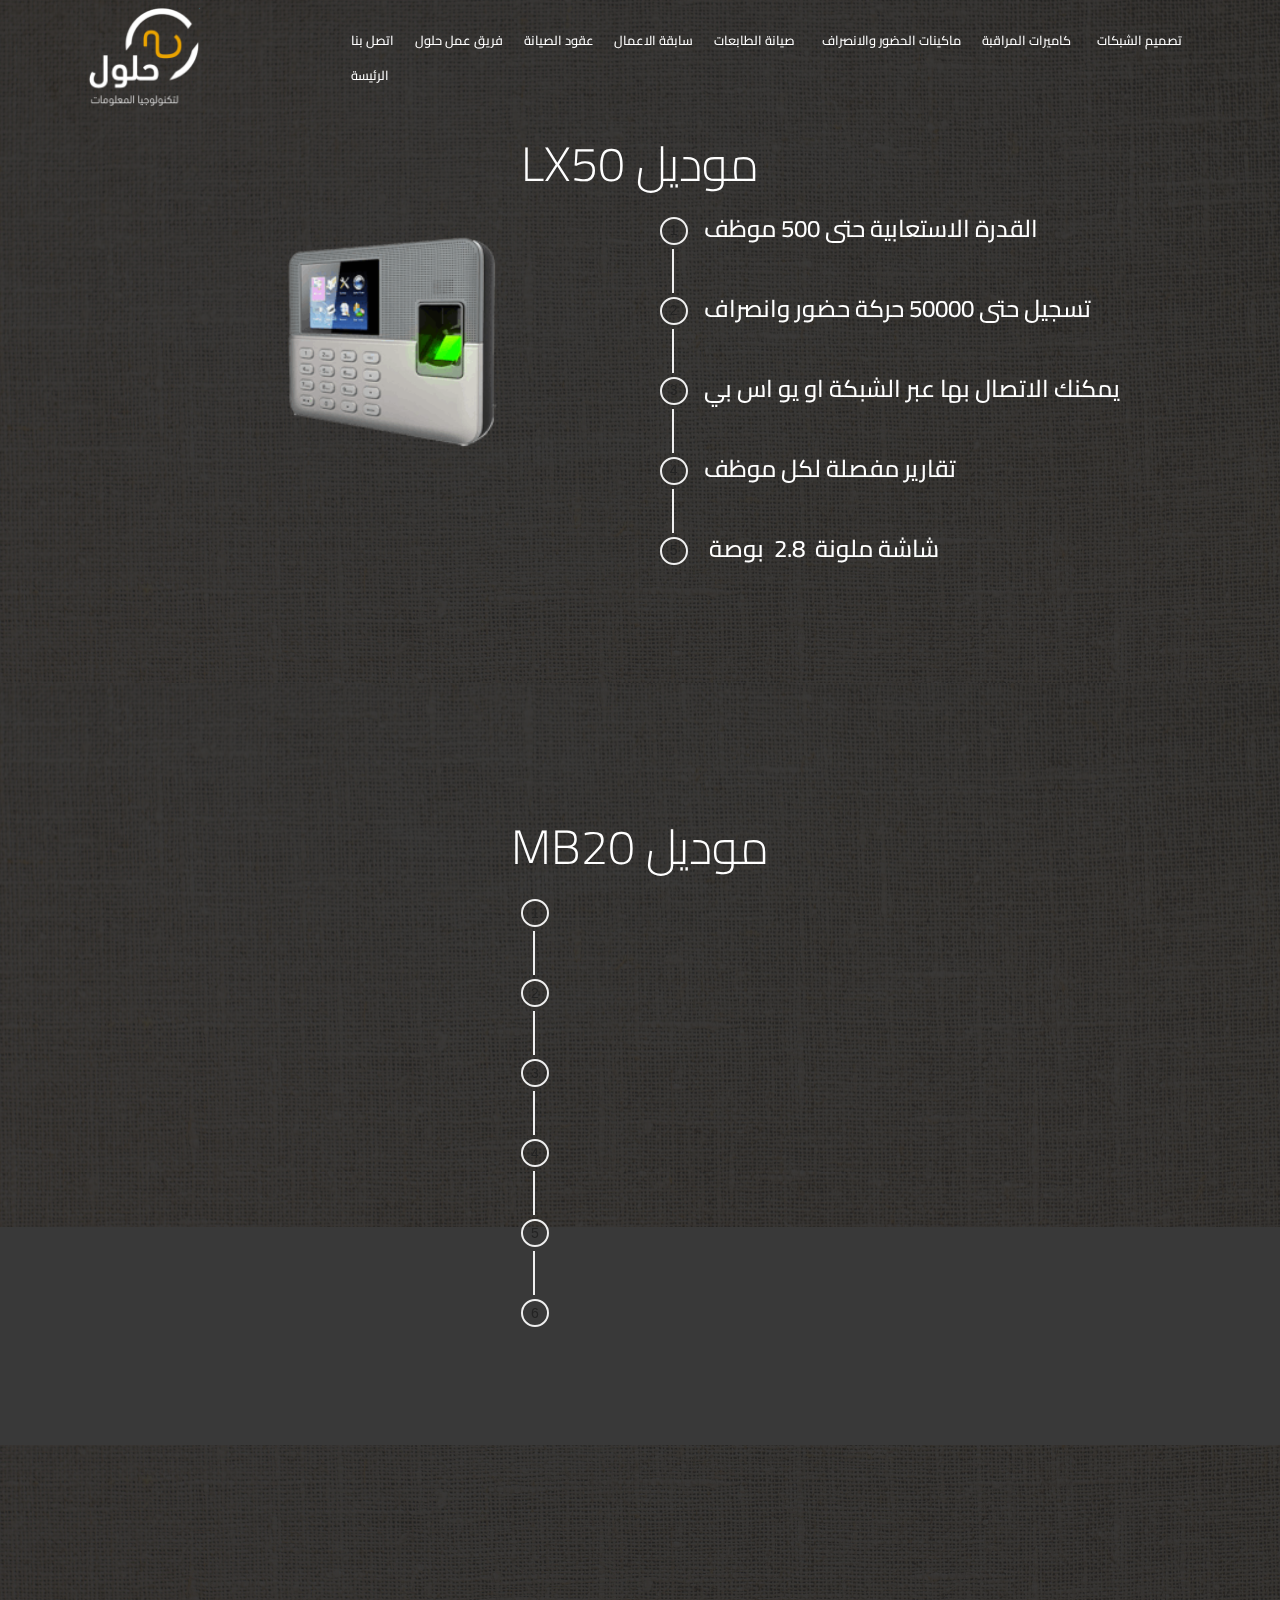
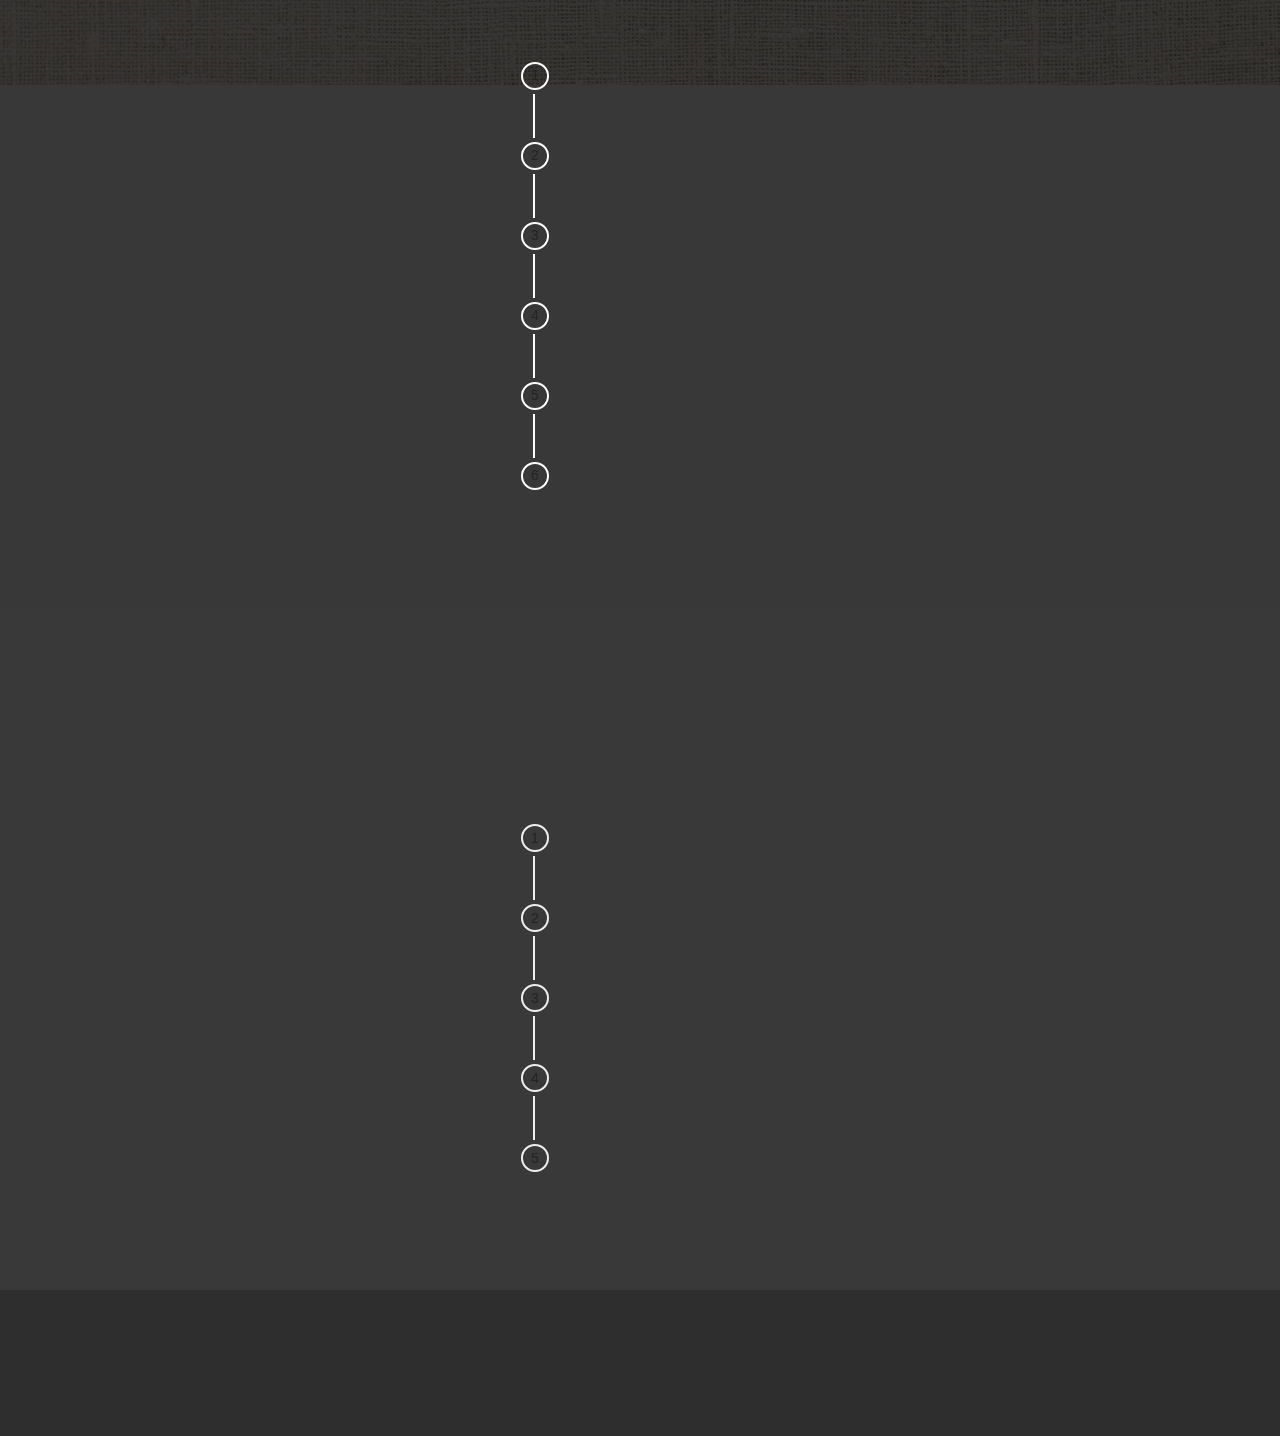
==== commit a30b2576: "update" ====
--- a/Attendance.html
+++ b/Attendance.html
@@ -16,6 +16,7 @@
   <link rel="stylesheet" href="assets/bootstrap/css/bootstrap-grid.min.css">
   <link rel="stylesheet" href="assets/bootstrap/css/bootstrap-reboot.min.css">
   <link rel="stylesheet" href="assets/socicon/css/styles.css">
+  <link rel="stylesheet" href="assets/animatecss/animate.min.css">
   <link rel="stylesheet" href="assets/dropdown/css/style.css">
   <link rel="stylesheet" href="assets/theme/css/style.css">
   <link rel="stylesheet" href="assets/mobirise/css/mbr-additional.css" type="text/css">
@@ -51,13 +52,13 @@
             <ul class="navbar-nav nav-dropdown nav-right" data-app-modern-menu="true"><li class="nav-item"><a class="nav-link link text-white display-4" href="index.html#contacts3-e">اتصل بنا</a></li><li class="nav-item"><a class="nav-link link text-white display-4" href="Team-work.html">فريق عمل حلول</a></li><li class="nav-item">
                     <a class="nav-link link text-white display-4" href="Maintenance.html">عقود الصيانة</a>
                 </li>
-                <li class="nav-item"><a class="nav-link link text-white display-4" href="Attendance.html">&nbsp; ماكينات الحضور والانصراف</a></li><li class="nav-item"><a class="nav-link link text-white display-4" href="index.html">كاميرات المراقبة</a></li><li class="nav-item"><a class="nav-link link text-white display-4" href="Network-design.html">&nbsp; تصميم الشبكات</a></li><li class="nav-item"><a class="nav-link link text-white display-4" href="index.html">الرئيسة</a></li></ul>
+                <li class="nav-item"><a class="nav-link link text-white display-4" href="Portfolio.html">سابقة الاعمال</a></li><li class="nav-item"><a class="nav-link link text-white display-4" href="Printer.html">صيانة الطابعات</a></li><li class="nav-item"><a class="nav-link link text-white display-4" href="Attendance.html">&nbsp; ماكينات الحضور والانصراف</a></li><li class="nav-item"><a class="nav-link link text-white display-4" href="Camera.html">كاميرات المراقبة</a></li><li class="nav-item"><a class="nav-link link text-white display-4" href="Network-design.html">&nbsp; تصميم الشبكات</a></li><li class="nav-item"><a class="nav-link link text-white display-4" href="index.html">الرئيسة</a></li></ul>
             
         </div>
     </nav>
 </section>
 
-<section class="engine"><a href="https://mobirise.info/q">free responsive web templates</a></section><section class="step3 cid-ruqKWXhuzL mbr-parallax-background" id="step3-g">
+<section class="engine"><a href="https://mobirise.info/y">free html site templates</a></section><section class="step3 cid-ruqKWXhuzL mbr-parallax-background" id="step3-g">
 
     
 
@@ -69,9 +70,9 @@
 </h2>
         
         <div class="media-container-row">
-            <div class="media-block" style="width: 20%;">
+            <div class="media-block" style="width: 45%;">
                 <div class="mbr-figure">
-                    <img src="assets/images/lx50-296x263.png" alt="" title="">
+                    <img src="assets/images/zk-time-attendance-lx50-380x200.png" alt="" title="">
                 </div>
             </div>
             <div class="step-container">
@@ -83,7 +84,7 @@
                             </div>
                         </div>          
                         <div class="step-text-content">
-                            <h4 class="mbr-step-title pb-3 mbr-fonts-style display-5">Fingerprint Capacity: 500.</h4>
+                            <h4 class="mbr-step-title pb-3 mbr-fonts-style display-5">القدرة الاستعابية حتى 500 موظف</h4>
                             <p class="mbr-step-text mbr-fonts-style display-7"></p>
                         </div>
                     </div>
@@ -97,7 +98,7 @@
                             </div>
                         </div>          
                         <div class="step-text-content">
-                            <h4 class="mbr-step-title pb-3 mbr-fonts-style display-5">Record Capacity:50,000</h4>
+                            <h4 class="mbr-step-title pb-3 mbr-fonts-style display-5">تسجيل حتى 50000 حركة حضور وانصراف</h4>
                             <p class="mbr-step-text mbr-fonts-style display-7"></p>
                         </div>
                     </div>
@@ -111,7 +112,7 @@
                             </div>
                         </div>          
                         <div class="step-text-content">
-                            <h4 class="mbr-step-title pb-3 mbr-fonts-style display-5">Communication: USB Host and client&nbsp;</h4>
+                            <h4 class="mbr-step-title pb-3 mbr-fonts-style display-5">يمكنك الاتصال بها عبر الشبكة او يو اس بي</h4>
                             <p class="mbr-step-text mbr-fonts-style display-7"></p>
                         </div>
                     </div>
@@ -125,7 +126,7 @@
                             </div>
                         </div>          
                         <div class="step-text-content">
-                            <h4 class="mbr-step-title pb-3 mbr-fonts-style display-5">Other Functions: SSR Report,&nbsp;</h4>
+                            <h4 class="mbr-step-title pb-3 mbr-fonts-style display-5">تقارير مفصلة لكل موظف</h4>
                             <p class="mbr-step-text mbr-fonts-style display-7"></p>
                         </div>
                     </div>
@@ -139,7 +140,7 @@
                             </div>
                         </div>          
                         <div class="step-text-content">
-                            <h4 class="mbr-step-title pb-3 mbr-fonts-style display-5">2.8inch colorful display</h4>
+                            <h4 class="mbr-step-title pb-3 mbr-fonts-style display-5">&nbsp;شاشة ملونة &nbsp;2.8 &nbsp;بوصة&nbsp;</h4>
                             <p class="mbr-step-text mbr-fonts-style display-7"></p>
                         </div>
                     </div>
@@ -183,7 +184,7 @@
                             </div>
                         </div>          
                         <div class="step-text-content">
-                            <h4 class="mbr-step-title pb-3 mbr-fonts-style display-5">Face Capicity:200</h4>
+                            <h4 class="mbr-step-title pb-3 mbr-fonts-style display-5">القدرة الاستعابية حتى 200 بصمة وجهه</h4>
                             <p class="mbr-step-text mbr-fonts-style display-7"></p>
                         </div>
                     </div>
@@ -197,7 +198,7 @@
                             </div>
                         </div>          
                         <div class="step-text-content">
-                            <h4 class="mbr-step-title pb-3 mbr-fonts-style display-5">Fingerprint Capacity: 500</h4>
+                            <h4 class="mbr-step-title pb-3 mbr-fonts-style display-5">تسع الى 500 بصمة يد</h4>
                             <p class="mbr-step-text mbr-fonts-style display-7"></p>
                         </div>
                     </div>
@@ -211,7 +212,7 @@
                             </div>
                         </div>          
                         <div class="step-text-content">
-                            <h4 class="mbr-step-title pb-3 mbr-fonts-style display-5">ID Card Capacity:1000</h4>
+                            <h4 class="mbr-step-title pb-3 mbr-fonts-style display-5">القدرة الاستعابية للكارت الممغمط 1000</h4>
                             <p class="mbr-step-text mbr-fonts-style display-7"></p>
                         </div>
                     </div>
@@ -225,7 +226,7 @@
                             </div>
                         </div>          
                         <div class="step-text-content">
-                            <h4 class="mbr-step-title pb-3 mbr-fonts-style display-5">Record Capacity:50,000</h4>
+                            <h4 class="mbr-step-title pb-3 mbr-fonts-style display-5">تسجيل حتى 50000 حركة حضور وانصراف</h4>
                             <p class="mbr-step-text mbr-fonts-style display-7"></p>
                         </div>
                     </div>
@@ -239,7 +240,7 @@
                             </div>
                         </div>          
                         <div class="step-text-content">
-                            <h4 class="mbr-step-title pb-3 mbr-fonts-style display-5">Communication: TCP/IP USB host.&nbsp;</h4>
+                            <h4 class="mbr-step-title pb-3 mbr-fonts-style display-5">يمكنك الاتصال بها عبر الشبكة او يو اس بي</h4>
                             <p class="mbr-step-text mbr-fonts-style display-7"></p>
                         </div>
                     </div>
@@ -253,7 +254,7 @@
                             </div>
                         </div>          
                         <div class="step-text-content">
-                            <h4 class="mbr-step-title pb-3 mbr-fonts-style display-5">Standard Functions:<br> Automatic status switch, <br>selfservice query, DST,T9 input, <br> 9 digit user ID, schedule Bell, <br>Photo ID, Lock,  Sensor, <br>Exit Button, <br> Optional: ID/Mifare Cards.&nbsp;</h4>
+                            <h4 class="mbr-step-title pb-3 mbr-fonts-style display-5">مزود بكاميرا وحساس حركة</h4>
                             <p class="mbr-step-text mbr-fonts-style display-7"></p>
                         </div>
                     </div>
@@ -295,7 +296,7 @@
                             </div>
                         </div>          
                         <div class="step-text-content">
-                            <h4 class="mbr-step-title pb-3 mbr-fonts-style display-5">Fingerprint Capacity: 500</h4>
+                            <h4 class="mbr-step-title pb-3 mbr-fonts-style display-5">تسع الى 500 بصمة يد</h4>
                             <p class="mbr-step-text mbr-fonts-style display-7"></p>
                         </div>
                     </div>
@@ -309,7 +310,7 @@
                             </div>
                         </div>          
                         <div class="step-text-content">
-                            <h4 class="mbr-step-title pb-3 mbr-fonts-style display-5">ID Card Capacity:500</h4>
+                            <h4 class="mbr-step-title pb-3 mbr-fonts-style display-5">القدرة الاستعابية للكارت الممغمط 500</h4>
                             <p class="mbr-step-text mbr-fonts-style display-7"></p>
                         </div>
                     </div>
@@ -323,7 +324,7 @@
                             </div>
                         </div>          
                         <div class="step-text-content">
-                            <h4 class="mbr-step-title pb-3 mbr-fonts-style display-5">Record Capacity:100,000&nbsp;</h4>
+                            <h4 class="mbr-step-title pb-3 mbr-fonts-style display-5">تسجيل حتى 100000 بصمة صوت</h4>
                             <p class="mbr-step-text mbr-fonts-style display-7"></p>
                         </div>
                     </div>
@@ -337,7 +338,7 @@
                             </div>
                         </div>          
                         <div class="step-text-content">
-                            <h4 class="mbr-step-title pb-3 mbr-fonts-style display-5">Display: 2.8 inch TFT screen&nbsp;</h4>
+                            <h4 class="mbr-step-title pb-3 mbr-fonts-style display-5">&nbsp;شاشة ملونة  2.8  بوصة&nbsp;</h4>
                             <p class="mbr-step-text mbr-fonts-style display-7"></p>
                         </div>
                     </div>
@@ -351,13 +352,13 @@
                             </div>
                         </div>          
                         <div class="step-text-content">
-                            <h4 class="mbr-step-title pb-3 mbr-fonts-style display-5">Communication: TCP/IP, USB host&nbsp;</h4>
-                            <p class="mbr-step-text mbr-fonts-style display-7"></p>
-                        </div>
-                    </div>
-                </div>
-
-                <div class="card separline pb-4">
+                            <h4 class="mbr-step-title pb-3 mbr-fonts-style display-5">يمكنك الاتصال بها عبر الشبكة او يو اس بي</h4>
+                            <p class="mbr-step-text mbr-fonts-style display-7"></p>
+                        </div>
+                    </div>
+                </div>
+
+                <div class="card">
                     <div class="step-element d-flex">
                         <div class="step-wrapper pr-3">
                             <div class="step d-flex align-items-center justify-content-center">
@@ -365,25 +366,13 @@
                             </div>
                         </div>          
                         <div class="step-text-content">
-                            <h4 class="mbr-step-title pb-3 mbr-fonts-style display-5">Standard Functions: WDMS, work</h4>
-                            <p class="mbr-step-text mbr-fonts-style display-7"></p>
-                        </div>
-                    </div>
-                </div>
-
-                <div class="card">
-                    <div class="step-element d-flex">
-                        <div class="step-wrapper pr-3">
-                            <div class="step d-flex align-items-center justify-content-center">
-                                7
-                            </div>
-                        </div>          
-                        <div class="step-text-content">
-                            <h4 class="mbr-step-title pb-3 mbr-fonts-style display-5">Software :ZKTime.Net3.0&nbsp;</h4>
-                            <p class="mbr-step-text mbr-fonts-style display-7"></p>
-                        </div>
-                    </div>
-                </div>
+                            <h4 class="mbr-step-title pb-3 mbr-fonts-style display-5">مزود بحساس حركة</h4>
+                            <p class="mbr-step-text mbr-fonts-style display-7"></p>
+                        </div>
+                    </div>
+                </div>
+
+                
 
                 
 
@@ -419,7 +408,7 @@
                             </div>
                         </div>          
                         <div class="step-text-content">
-                            <h4 class="mbr-step-title pb-3 mbr-fonts-style display-5">Fingerprint Capacity: 800</h4>
+                            <h4 class="mbr-step-title pb-3 mbr-fonts-style display-5">تسع الى 800 بصمة يد</h4>
                             <p class="mbr-step-text mbr-fonts-style display-7"></p>
                         </div>
                     </div>
@@ -433,7 +422,7 @@
                             </div>
                         </div>          
                         <div class="step-text-content">
-                            <h4 class="mbr-step-title pb-3 mbr-fonts-style display-5">ID Card Capacity: 1000&nbsp;</h4>
+                            <h4 class="mbr-step-title pb-3 mbr-fonts-style display-5">القدرة الاستعابية للكارت الممغمط 1000</h4>
                             <p class="mbr-step-text mbr-fonts-style display-7"></p>
                         </div>
                     </div>
@@ -447,7 +436,7 @@
                             </div>
                         </div>          
                         <div class="step-text-content">
-                            <h4 class="mbr-step-title pb-3 mbr-fonts-style display-5">Record Capacity:50,000&nbsp;</h4>
+                            <h4 class="mbr-step-title pb-3 mbr-fonts-style display-5">تسجيل حتى 50000 بصمة صوت</h4>
                             <p class="mbr-step-text mbr-fonts-style display-7"></p>
                         </div>
                     </div>
@@ -461,7 +450,7 @@
                             </div>
                         </div>          
                         <div class="step-text-content">
-                            <h4 class="mbr-step-title pb-3 mbr-fonts-style display-5">&nbsp;Communication: TCP/IP,USB Host&nbsp;</h4>
+                            <h4 class="mbr-step-title pb-3 mbr-fonts-style display-5">يمكنك الاتصال بها عبر الشبكة او يو اس بي</h4>
                             <p class="mbr-step-text mbr-fonts-style display-7"></p>
                         </div>
                     </div>
@@ -475,7 +464,7 @@
                             </div>
                         </div>          
                         <div class="step-text-content">
-                            <h4 class="mbr-step-title pb-3 mbr-fonts-style display-5">Other Functions: Build-in battery,<br> simple access        control<br>, SSR Report,2.8inch display &nbsp; &nbsp;</h4>
+                            <h4 class="mbr-step-title pb-3 mbr-fonts-style display-5">&nbsp;شاشة ملونة 2.8 بوصة&nbsp;</h4>
                             <p class="mbr-step-text mbr-fonts-style display-7"></p>
                         </div>
                     </div>
@@ -519,28 +508,8 @@
                     
                     
                 <div class="soc-item">
-                        <a href="index.html" target="_blank">
-                            <span class="mbr-iconfont mbr-iconfont-social socicon-twitter socicon"></span>
-                        </a>
-                    </div><div class="soc-item">
                         <a href="https://www.facebook.com/7oollool" target="_blank">
                             <span class="mbr-iconfont mbr-iconfont-social socicon-facebook socicon"></span>
-                        </a>
-                    </div><div class="soc-item">
-                        <a href="index.html" target="_blank">
-                            <span class="mbr-iconfont mbr-iconfont-social socicon-youtube socicon"></span>
-                        </a>
-                    </div><div class="soc-item">
-                        <a href="index.html" target="_blank">
-                            <span class="mbr-iconfont mbr-iconfont-social socicon-instagram socicon"></span>
-                        </a>
-                    </div><div class="soc-item">
-                        <a href="index.html" target="_blank">
-                            <span class="mbr-iconfont mbr-iconfont-social socicon-googleplus socicon"></span>
-                        </a>
-                    </div><div class="soc-item">
-                        <a href="index.html" target="_blank">
-                            <span class="mbr-iconfont mbr-iconfont-social socicon-behance socicon"></span>
                         </a>
                     </div></div>
             </div>
@@ -557,13 +526,16 @@
   <script src="assets/popper/popper.min.js"></script>
   <script src="assets/tether/tether.min.js"></script>
   <script src="assets/bootstrap/js/bootstrap.min.js"></script>
+  <script src="assets/smoothscroll/smooth-scroll.js"></script>
+  <script src="assets/touchswipe/jquery.touch-swipe.min.js"></script>
+  <script src="assets/viewportchecker/jquery.viewportchecker.js"></script>
+  <script src="assets/parallax/jarallax.min.js"></script>
   <script src="assets/dropdown/js/nav-dropdown.js"></script>
   <script src="assets/dropdown/js/navbar-dropdown.js"></script>
-  <script src="assets/touchswipe/jquery.touch-swipe.min.js"></script>
-  <script src="assets/parallax/jarallax.min.js"></script>
-  <script src="assets/smoothscroll/smooth-scroll.js"></script>
   <script src="assets/theme/js/script.js"></script>
   
   
-</body>
+ <div id="scrollToTop" class="scrollToTop mbr-arrow-up"><a style="text-align: center;"><i class="mbr-arrow-up-icon mbr-arrow-up-icon-cm cm-icon cm-icon-smallarrow-up"></i></a></div>
+    <input name="animation" type="hidden">
+  </body>
 </html>--- a/assets/mobirise/css/mbr-additional.css
+++ b/assets/mobirise/css/mbr-additional.css
@@ -35,10 +35,10 @@
 }
 .display-4 {
   font-family: 'Cairo', sans-serif;
-  font-size: 1rem;
+  font-size: 0.8rem;
 }
 .display-4 > .mbr-iconfont {
-  font-size: 1.6rem;
+  font-size: 1.28rem;
 }
 .display-5 {
   font-family: 'Cairo', sans-serif;
@@ -71,9 +71,9 @@
     line-height: calc( 1.4 * (1.7rem + (3 - 1.7) * ((100vw - 20rem) / (48 - 20))));
   }
   .display-4 {
-    font-size: 0.8rem;
-    font-size: calc( 1rem + (1 - 1) * ((100vw - 20rem) / (48 - 20)));
-    line-height: calc( 1.4 * (1rem + (1 - 1) * ((100vw - 20rem) / (48 - 20))));
+    font-size: 0.64rem;
+    font-size: calc( 0.93rem + (0.8 - 0.93) * ((100vw - 20rem) / (48 - 20)));
+    line-height: calc( 1.4 * (0.93rem + (0.8 - 0.93) * ((100vw - 20rem) / (48 - 20))));
   }
   .display-5 {
     font-size: 1.2rem;
@@ -588,8 +588,8 @@
   color: #dfd9c6;
 }
 /* Scroll to top button*/
-.scrollToTop_wraper {
-  display: none;
+#scrollToTop a {
+  border-radius: 100px;
 }
 #scrollToTop a i:before {
   content: '';
@@ -2551,7 +2551,7 @@
 }
 .cid-ru4bZj3F3p {
   padding-top: 120px;
-  padding-bottom: 90px;
+  padding-bottom: 0px;
   background-color: #232323;
 }
 .cid-ru4bZj3F3p .mbr-section-subtitle {
@@ -2612,7 +2612,7 @@
 }
 .cid-rulWK1fdz1 {
   padding-top: 0px;
-  padding-bottom: 90px;
+  padding-bottom: 0px;
   background-color: #232323;
 }
 .cid-rulWK1fdz1 .mbr-section-subtitle {
@@ -3141,7 +3141,7 @@
 .cid-ruqKWXhuzL {
   padding-top: 135px;
   padding-bottom: 90px;
-  background-image: url("../../../assets/images/mbr-1920x12805.jpg");
+  background-image: url("../../../assets/images/mbr-1920x1280.jpg");
 }
 .cid-ruqKWXhuzL .mbr-section-subtitle {
   color: #767676;
@@ -3173,7 +3173,7 @@
 }
 @media (min-width: 992px) {
   .cid-ruqKWXhuzL .media-block {
-    padding-left: 2rem;
+    padding-right: 2rem;
   }
 }
 @media (max-width: 991px) {
@@ -3183,10 +3183,6 @@
     padding-bottom: 2rem;
   }
 }
-.cid-ruqKWXhuzL .media-container-row {
-  -webkit-flex-direction: row-reverse;
-  flex-direction: row-reverse;
-}
 .cid-ruqKWXhuzL .mbr-step-title {
   color: #ffffff;
 }
@@ -3196,7 +3192,7 @@
 .cid-ruqMJDOxAF {
   padding-top: 135px;
   padding-bottom: 90px;
-  background-image: url("../../../assets/images/mbr-1920x12805.jpg");
+  background-image: url("../../../assets/images/mbr-1920x1280.jpg");
 }
 .cid-ruqMJDOxAF .mbr-section-subtitle {
   color: #767676;
@@ -3228,7 +3224,7 @@
 }
 @media (min-width: 992px) {
   .cid-ruqMJDOxAF .media-block {
-    padding-left: 2rem;
+    padding-right: 2rem;
   }
 }
 @media (max-width: 991px) {
@@ -3238,10 +3234,6 @@
     padding-bottom: 2rem;
   }
 }
-.cid-ruqMJDOxAF .media-container-row {
-  -webkit-flex-direction: row-reverse;
-  flex-direction: row-reverse;
-}
 .cid-ruqMJDOxAF .mbr-step-title {
   color: #ffffff;
 }
@@ -3251,7 +3243,7 @@
 .cid-ruqRxmut5c {
   padding-top: 135px;
   padding-bottom: 90px;
-  background-image: url("../../../assets/images/mbr-1920x12805.jpg");
+  background-image: url("../../../assets/images/mbr-1920x1280.jpg");
 }
 .cid-ruqRxmut5c .mbr-section-subtitle {
   color: #767676;
@@ -3283,7 +3275,7 @@
 }
 @media (min-width: 992px) {
   .cid-ruqRxmut5c .media-block {
-    padding-left: 2rem;
+    padding-right: 2rem;
   }
 }
 @media (max-width: 991px) {
@@ -3293,10 +3285,6 @@
     padding-bottom: 2rem;
   }
 }
-.cid-ruqRxmut5c .media-container-row {
-  -webkit-flex-direction: row-reverse;
-  flex-direction: row-reverse;
-}
 .cid-ruqRxmut5c .mbr-step-title {
   color: #ffffff;
 }
@@ -3306,7 +3294,7 @@
 .cid-ruqSmtLmjI {
   padding-top: 135px;
   padding-bottom: 90px;
-  background-image: url("../../../assets/images/mbr-1920x12805.jpg");
+  background-image: url("../../../assets/images/mbr-1920x1280.jpg");
 }
 .cid-ruqSmtLmjI .mbr-section-subtitle {
   color: #767676;
@@ -3338,7 +3326,7 @@
 }
 @media (min-width: 992px) {
   .cid-ruqSmtLmjI .media-block {
-    padding-left: 2rem;
+    padding-right: 2rem;
   }
 }
 @media (max-width: 991px) {
@@ -3347,10 +3335,6 @@
     -webkit-flex-basis: 100%;
     padding-bottom: 2rem;
   }
-}
-.cid-ruqSmtLmjI .media-container-row {
-  -webkit-flex-direction: row-reverse;
-  flex-direction: row-reverse;
 }
 .cid-ruqSmtLmjI .mbr-step-title {
   color: #ffffff;
@@ -3439,7 +3423,7 @@
 .cid-rur4SR4uuC {
   padding-top: 90px;
   padding-bottom: 90px;
-  background-image: url("../../../assets/images/mbr-1-1920x12806.jpg");
+  background-image: url("../../../assets/images/mbr-1-1920x1280.jpg");
 }
 .cid-rur4SR4uuC .mbr-section-subtitle {
   color: #767676;
@@ -3983,7 +3967,8 @@
   background-color: #252525;
 }
 .cid-rurd4g1plw .mbr-section-subtitle {
-  color: #efefef;
+  color: #ffffff;
+  text-align: right;
 }
 .cid-rurd4g1plw H2 {
   color: #ffffff;
@@ -4455,3 +4440,2107 @@
 .cid-ru45fCv34z .media-container-row .row-copirayt p {
   width: 100%;
 }
+.cid-ruwDhcN8fa {
+  padding-top: 90px;
+  padding-bottom: 0px;
+  background-color: #252525;
+}
+.cid-ruwDhcN8fa h4 {
+  width: 85%;
+  font-weight: 500;
+  margin-bottom: 0;
+}
+.cid-ruwDhcN8fa p {
+  color: #767676;
+}
+.cid-ruwDhcN8fa .card-wrapper {
+  border-top: 1px solid #efefef;
+  background-color: #ffffff;
+  position: relative;
+  justify-content: unset;
+}
+.cid-ruwDhcN8fa .card-wrapper .card-box {
+  padding: 2rem;
+  width: 100%;
+}
+.cid-ruwDhcN8fa .card-wrapper .card-box .top-line {
+  display: flex;
+  justify-content: space-between;
+  align-items: center;
+}
+.cid-ruwDhcN8fa .card-wrapper .card-box .bottom-line {
+  width: 85%;
+}
+@media (max-width: 767px) {
+  .cid-ruwDhcN8fa .card-wrapper .card-box .bottom-line {
+    width: 100%;
+  }
+  .cid-ruwDhcN8fa .card-wrapper .card-box .bottom-line p {
+    text-align: center;
+    margin: 1rem 0 0 0;
+  }
+}
+.cid-ruwDhcN8fa H2 {
+  text-align: center;
+  color: #ffffff;
+}
+.cid-ruwDhcN8fa .b-descr {
+  text-align: right;
+}
+.cid-qTkzRZLJNu .navbar {
+  padding: .5rem 0;
+  background: #333333;
+  transition: none;
+  min-height: 77px;
+}
+.cid-qTkzRZLJNu .navbar-dropdown.bg-color.transparent.opened {
+  background: #333333;
+}
+.cid-qTkzRZLJNu a {
+  font-style: normal;
+}
+.cid-qTkzRZLJNu .nav-item span {
+  padding-right: 0.4em;
+  line-height: 0.5em;
+  vertical-align: text-bottom;
+  position: relative;
+  text-decoration: none;
+}
+.cid-qTkzRZLJNu .nav-item a {
+  display: flex;
+  align-items: center;
+  justify-content: center;
+  padding: 0.7rem 0 !important;
+  margin: 0rem .65rem !important;
+}
+.cid-qTkzRZLJNu .nav-item:focus,
+.cid-qTkzRZLJNu .nav-link:focus {
+  outline: none;
+}
+.cid-qTkzRZLJNu .btn {
+  padding: 0.4rem 1.5rem;
+  display: inline-flex;
+  align-items: center;
+}
+.cid-qTkzRZLJNu .btn .mbr-iconfont {
+  font-size: 1.6rem;
+}
+.cid-qTkzRZLJNu .menu-logo {
+  margin-right: auto;
+}
+.cid-qTkzRZLJNu .menu-logo .navbar-brand {
+  display: flex;
+  margin-left: 5rem;
+  padding: 0;
+  transition: padding .2s;
+  min-height: 3.8rem;
+  align-items: center;
+}
+.cid-qTkzRZLJNu .menu-logo .navbar-brand .navbar-caption-wrap {
+  display: -webkit-flex;
+  -webkit-align-items: center;
+  align-items: center;
+  word-break: break-word;
+  min-width: 7rem;
+  margin: .3rem 0;
+}
+.cid-qTkzRZLJNu .menu-logo .navbar-brand .navbar-caption-wrap .navbar-caption {
+  line-height: 1.2rem !important;
+  padding-right: 2rem;
+}
+.cid-qTkzRZLJNu .menu-logo .navbar-brand .navbar-logo {
+  font-size: 4rem;
+  transition: font-size 0.25s;
+}
+.cid-qTkzRZLJNu .menu-logo .navbar-brand .navbar-logo img {
+  display: flex;
+}
+.cid-qTkzRZLJNu .menu-logo .navbar-brand .navbar-logo .mbr-iconfont {
+  transition: font-size 0.25s;
+}
+.cid-qTkzRZLJNu .navbar-toggleable-sm .navbar-collapse {
+  justify-content: flex-end;
+  -webkit-justify-content: flex-end;
+  padding-right: 5rem;
+  width: auto;
+}
+.cid-qTkzRZLJNu .navbar-toggleable-sm .navbar-collapse .navbar-nav {
+  flex-wrap: wrap;
+  -webkit-flex-wrap: wrap;
+  padding-left: 0;
+}
+.cid-qTkzRZLJNu .navbar-toggleable-sm .navbar-collapse .navbar-nav .nav-item {
+  -webkit-align-self: center;
+  align-self: center;
+}
+.cid-qTkzRZLJNu .navbar-toggleable-sm .navbar-collapse .navbar-buttons {
+  padding-left: 0;
+  padding-bottom: 0;
+}
+.cid-qTkzRZLJNu .dropdown .dropdown-menu {
+  background: #333333;
+  display: none;
+  position: absolute;
+  min-width: 5rem;
+  padding-top: 1.4rem;
+  padding-bottom: 1.4rem;
+  text-align: left;
+}
+.cid-qTkzRZLJNu .dropdown .dropdown-menu .dropdown-item {
+  width: auto;
+  padding: 0.235em 1.5385em 0.235em 1.5385em !important;
+}
+.cid-qTkzRZLJNu .dropdown .dropdown-menu .dropdown-item::after {
+  right: 0.5rem;
+}
+.cid-qTkzRZLJNu .dropdown .dropdown-menu .dropdown-submenu {
+  margin: 0;
+}
+.cid-qTkzRZLJNu .dropdown.open > .dropdown-menu {
+  display: block;
+}
+.cid-qTkzRZLJNu .navbar-toggleable-sm.opened:after {
+  position: absolute;
+  width: 100vw;
+  height: 100vh;
+  content: '';
+  background-color: rgba(0, 0, 0, 0.1);
+  left: 0;
+  bottom: 0;
+  transform: translateY(100%);
+  -webkit-transform: translateY(100%);
+  z-index: 1000;
+}
+.cid-qTkzRZLJNu .navbar.navbar-short {
+  min-height: 60px;
+  transition: all .2s;
+}
+.cid-qTkzRZLJNu .navbar.navbar-short .navbar-toggler-right {
+  top: 20px;
+}
+.cid-qTkzRZLJNu .navbar.navbar-short .navbar-logo a {
+  font-size: 2.5rem !important;
+  line-height: 2.5rem;
+  transition: font-size 0.25s;
+}
+.cid-qTkzRZLJNu .navbar.navbar-short .navbar-logo a .mbr-iconfont {
+  font-size: 2.5rem !important;
+}
+.cid-qTkzRZLJNu .navbar.navbar-short .navbar-logo a img {
+  height: 3rem !important;
+}
+.cid-qTkzRZLJNu .navbar.navbar-short .navbar-brand {
+  min-height: 3rem;
+}
+.cid-qTkzRZLJNu button.navbar-toggler {
+  width: 31px;
+  height: 18px;
+  cursor: pointer;
+  transition: all .2s;
+  top: 1.5rem;
+  right: 1rem;
+}
+.cid-qTkzRZLJNu button.navbar-toggler:focus {
+  outline: none;
+}
+.cid-qTkzRZLJNu button.navbar-toggler .hamburger span {
+  position: absolute;
+  right: 0;
+  width: 30px;
+  height: 2px;
+  border-right: 5px;
+  background-color: #ffffff;
+}
+.cid-qTkzRZLJNu button.navbar-toggler .hamburger span:nth-child(1) {
+  top: 0;
+  transition: all .2s;
+}
+.cid-qTkzRZLJNu button.navbar-toggler .hamburger span:nth-child(2) {
+  top: 8px;
+  transition: all .15s;
+}
+.cid-qTkzRZLJNu button.navbar-toggler .hamburger span:nth-child(3) {
+  top: 8px;
+  transition: all .15s;
+}
+.cid-qTkzRZLJNu button.navbar-toggler .hamburger span:nth-child(4) {
+  top: 16px;
+  transition: all .2s;
+}
+.cid-qTkzRZLJNu nav.opened .hamburger span:nth-child(1) {
+  top: 8px;
+  width: 0;
+  opacity: 0;
+  right: 50%;
+  transition: all .2s;
+}
+.cid-qTkzRZLJNu nav.opened .hamburger span:nth-child(2) {
+  -webkit-transform: rotate(45deg);
+  transform: rotate(45deg);
+  transition: all .25s;
+}
+.cid-qTkzRZLJNu nav.opened .hamburger span:nth-child(3) {
+  -webkit-transform: rotate(-45deg);
+  transform: rotate(-45deg);
+  transition: all .25s;
+}
+.cid-qTkzRZLJNu nav.opened .hamburger span:nth-child(4) {
+  top: 8px;
+  width: 0;
+  opacity: 0;
+  right: 50%;
+  transition: all .2s;
+}
+.cid-qTkzRZLJNu .collapsed.navbar-expand {
+  flex-direction: column;
+}
+.cid-qTkzRZLJNu .collapsed .btn {
+  display: flex;
+}
+.cid-qTkzRZLJNu .collapsed .navbar-collapse {
+  display: none !important;
+  padding-right: 0 !important;
+}
+.cid-qTkzRZLJNu .collapsed .navbar-collapse.collapsing,
+.cid-qTkzRZLJNu .collapsed .navbar-collapse.show {
+  display: block !important;
+}
+.cid-qTkzRZLJNu .collapsed .navbar-collapse.collapsing .navbar-nav,
+.cid-qTkzRZLJNu .collapsed .navbar-collapse.show .navbar-nav {
+  display: block;
+  text-align: center;
+}
+.cid-qTkzRZLJNu .collapsed .navbar-collapse.collapsing .navbar-nav .nav-item,
+.cid-qTkzRZLJNu .collapsed .navbar-collapse.show .navbar-nav .nav-item {
+  clear: both;
+}
+.cid-qTkzRZLJNu .collapsed .navbar-collapse.collapsing .navbar-nav .nav-item:last-child,
+.cid-qTkzRZLJNu .collapsed .navbar-collapse.show .navbar-nav .nav-item:last-child {
+  margin-bottom: 1rem;
+}
+.cid-qTkzRZLJNu .collapsed .navbar-collapse.collapsing .navbar-buttons,
+.cid-qTkzRZLJNu .collapsed .navbar-collapse.show .navbar-buttons {
+  text-align: center;
+}
+.cid-qTkzRZLJNu .collapsed .navbar-collapse.collapsing .navbar-buttons:last-child,
+.cid-qTkzRZLJNu .collapsed .navbar-collapse.show .navbar-buttons:last-child {
+  margin-bottom: 1rem;
+}
+.cid-qTkzRZLJNu .collapsed button.navbar-toggler {
+  display: block;
+}
+.cid-qTkzRZLJNu .collapsed .navbar-brand {
+  margin-left: 1rem !important;
+}
+.cid-qTkzRZLJNu .collapsed .navbar-toggleable-sm {
+  flex-direction: column;
+  -webkit-flex-direction: column;
+}
+.cid-qTkzRZLJNu .collapsed .dropdown .dropdown-menu {
+  width: 100%;
+  text-align: center;
+  position: relative;
+  opacity: 0;
+  display: block;
+  height: 0;
+  visibility: hidden;
+  padding: 0;
+  transition-duration: .5s;
+  transition-property: opacity,padding,height;
+}
+.cid-qTkzRZLJNu .collapsed .dropdown.open > .dropdown-menu {
+  position: relative;
+  opacity: 1;
+  height: auto;
+  padding: 1.4rem 0;
+  visibility: visible;
+}
+.cid-qTkzRZLJNu .collapsed .dropdown .dropdown-submenu {
+  left: 0;
+  text-align: center;
+  width: 100%;
+}
+.cid-qTkzRZLJNu .collapsed .dropdown .dropdown-toggle[data-toggle="dropdown-submenu"]::after {
+  margin-top: 0;
+  position: inherit;
+  right: 0;
+  top: 50%;
+  display: inline-block;
+  width: 0;
+  height: 0;
+  margin-left: .3em;
+  vertical-align: middle;
+  content: "";
+  border-top: .30em solid;
+  border-right: .30em solid transparent;
+  border-left: .30em solid transparent;
+}
+@media (max-width: 991px) {
+  .cid-qTkzRZLJNu .navbar-expand {
+    flex-direction: column;
+  }
+  .cid-qTkzRZLJNu img {
+    height: 3.8rem !important;
+  }
+  .cid-qTkzRZLJNu .btn {
+    display: flex;
+  }
+  .cid-qTkzRZLJNu button.navbar-toggler {
+    display: block;
+  }
+  .cid-qTkzRZLJNu .navbar-brand {
+    margin-left: 1rem !important;
+  }
+  .cid-qTkzRZLJNu .navbar-toggleable-sm {
+    flex-direction: column;
+    -webkit-flex-direction: column;
+  }
+  .cid-qTkzRZLJNu .navbar-collapse {
+    display: none !important;
+    padding-right: 0 !important;
+  }
+  .cid-qTkzRZLJNu .navbar-collapse.collapsing,
+  .cid-qTkzRZLJNu .navbar-collapse.show {
+    display: block !important;
+  }
+  .cid-qTkzRZLJNu .navbar-collapse.collapsing .navbar-nav,
+  .cid-qTkzRZLJNu .navbar-collapse.show .navbar-nav {
+    display: block;
+    text-align: center;
+  }
+  .cid-qTkzRZLJNu .navbar-collapse.collapsing .navbar-nav .nav-item,
+  .cid-qTkzRZLJNu .navbar-collapse.show .navbar-nav .nav-item {
+    clear: both;
+  }
+  .cid-qTkzRZLJNu .navbar-collapse.collapsing .navbar-nav .nav-item:last-child,
+  .cid-qTkzRZLJNu .navbar-collapse.show .navbar-nav .nav-item:last-child {
+    margin-bottom: 1rem;
+  }
+  .cid-qTkzRZLJNu .navbar-collapse.collapsing .navbar-buttons,
+  .cid-qTkzRZLJNu .navbar-collapse.show .navbar-buttons {
+    text-align: center;
+  }
+  .cid-qTkzRZLJNu .navbar-collapse.collapsing .navbar-buttons:last-child,
+  .cid-qTkzRZLJNu .navbar-collapse.show .navbar-buttons:last-child {
+    margin-bottom: 1rem;
+  }
+  .cid-qTkzRZLJNu .dropdown .dropdown-menu {
+    width: 100%;
+    text-align: center;
+    position: relative;
+    opacity: 0;
+    display: block;
+    height: 0;
+    visibility: hidden;
+    padding: 0;
+    transition-duration: .5s;
+    transition-property: opacity,padding,height;
+  }
+  .cid-qTkzRZLJNu .dropdown.open > .dropdown-menu {
+    position: relative;
+    opacity: 1;
+    height: auto;
+    padding: 1.4rem 0;
+    visibility: visible;
+  }
+  .cid-qTkzRZLJNu .dropdown .dropdown-submenu {
+    left: 0;
+    text-align: center;
+    width: 100%;
+  }
+  .cid-qTkzRZLJNu .dropdown .dropdown-toggle[data-toggle="dropdown-submenu"]::after {
+    margin-top: 0;
+    position: inherit;
+    right: 0;
+    top: 50%;
+    display: inline-block;
+    width: 0;
+    height: 0;
+    margin-left: .3em;
+    vertical-align: middle;
+    content: "";
+    border-top: .30em solid;
+    border-right: .30em solid transparent;
+    border-left: .30em solid transparent;
+  }
+}
+@media (min-width: 767px) {
+  .cid-qTkzRZLJNu .menu-logo {
+    flex-shrink: 0;
+  }
+}
+.cid-qTkzRZLJNu .navbar-collapse {
+  flex-basis: auto;
+}
+.cid-qTkzRZLJNu .nav-link:hover,
+.cid-qTkzRZLJNu .dropdown-item:hover {
+  color: #f1b623 !important;
+}
+.cid-ruwGSDPOwi {
+  padding-top: 0px;
+  padding-bottom: 60px;
+  background-color: #252525;
+}
+.cid-ruwGSDPOwi h4 {
+  width: 85%;
+  font-weight: 500;
+  margin-bottom: 0;
+}
+.cid-ruwGSDPOwi p {
+  color: #767676;
+}
+.cid-ruwGSDPOwi .card-wrapper {
+  border-top: 1px solid #efefef;
+  background-color: #ffffff;
+  position: relative;
+  justify-content: unset;
+}
+.cid-ruwGSDPOwi .card-wrapper .card-box {
+  padding: 2rem;
+  width: 100%;
+}
+.cid-ruwGSDPOwi .card-wrapper .card-box .top-line {
+  display: flex;
+  justify-content: space-between;
+  align-items: center;
+}
+.cid-ruwGSDPOwi .card-wrapper .card-box .bottom-line {
+  width: 85%;
+}
+@media (max-width: 767px) {
+  .cid-ruwGSDPOwi .card-wrapper .card-box .bottom-line {
+    width: 100%;
+  }
+  .cid-ruwGSDPOwi .card-wrapper .card-box .bottom-line p {
+    text-align: center;
+    margin: 1rem 0 0 0;
+  }
+}
+.cid-ruwGSDPOwi H2 {
+  text-align: center;
+  color: #ffffff;
+}
+.cid-ruwGSDPOwi .b-descr {
+  text-align: right;
+}
+.cid-ru45fCv34z {
+  padding-top: 30px;
+  padding-bottom: 30px;
+  background-color: #2e2e2e;
+}
+.cid-ru45fCv34z .row-links {
+  width: 100%;
+  -webkit-justify-content: center;
+  justify-content: center;
+}
+.cid-ru45fCv34z .social-row {
+  width: 100%;
+  -webkit-justify-content: center;
+  justify-content: center;
+}
+.cid-ru45fCv34z .media-container-row {
+  -webkit-flex-direction: column;
+  flex-direction: column;
+  -webkit-justify-content: center;
+  justify-content: center;
+  -webkit-align-items: center;
+  align-items: center;
+}
+.cid-ru45fCv34z .media-container-row .foot-menu {
+  list-style: none;
+  display: flex;
+  -webkit-justify-content: center;
+  justify-content: center;
+  -webkit-flex-wrap: wrap;
+  flex-wrap: wrap;
+  padding: 0;
+  margin-bottom: 0;
+}
+.cid-ru45fCv34z .media-container-row .foot-menu li {
+  padding: 0 1rem 1rem 1rem;
+}
+.cid-ru45fCv34z .media-container-row .foot-menu li p {
+  margin: 0;
+}
+.cid-ru45fCv34z .media-container-row .social-list {
+  padding-left: 0;
+  margin-bottom: 0;
+  list-style: none;
+  display: flex;
+  -webkit-flex-wrap: wrap;
+  flex-wrap: wrap;
+  -webkit-justify-content: flex-end;
+  justify-content: flex-end;
+}
+.cid-ru45fCv34z .media-container-row .social-list .mbr-iconfont-social {
+  font-size: 1.5rem;
+  color: #ffffff;
+}
+.cid-ru45fCv34z .media-container-row .social-list .soc-item {
+  margin: 0 .5rem;
+}
+.cid-ru45fCv34z .media-container-row .social-list a {
+  margin: 0;
+  opacity: .5;
+  -webkit-transition: .2s linear;
+  transition: .2s linear;
+}
+.cid-ru45fCv34z .media-container-row .social-list a:hover {
+  opacity: 1;
+}
+@media (max-width: 767px) {
+  .cid-ru45fCv34z .media-container-row .social-list {
+    -webkit-justify-content: center;
+    justify-content: center;
+  }
+}
+.cid-ru45fCv34z .media-container-row .row-copirayt {
+  word-break: break-word;
+  width: 100%;
+}
+.cid-ru45fCv34z .media-container-row .row-copirayt p {
+  width: 100%;
+}
+.cid-ruHFboxCkc {
+  padding-top: 135px;
+  padding-bottom: 0px;
+  background-color: #333333;
+}
+.cid-ruHFboxCkc P {
+  color: #767676;
+}
+.cid-ruHFboxCkc H1 {
+  color: #efefef;
+}
+.cid-ruHFboxCkc H3 {
+  color: #ffffff;
+}
+.cid-qTkzRZLJNu .navbar {
+  padding: .5rem 0;
+  background: #333333;
+  transition: none;
+  min-height: 77px;
+}
+.cid-qTkzRZLJNu .navbar-dropdown.bg-color.transparent.opened {
+  background: #333333;
+}
+.cid-qTkzRZLJNu a {
+  font-style: normal;
+}
+.cid-qTkzRZLJNu .nav-item span {
+  padding-right: 0.4em;
+  line-height: 0.5em;
+  vertical-align: text-bottom;
+  position: relative;
+  text-decoration: none;
+}
+.cid-qTkzRZLJNu .nav-item a {
+  display: flex;
+  align-items: center;
+  justify-content: center;
+  padding: 0.7rem 0 !important;
+  margin: 0rem .65rem !important;
+}
+.cid-qTkzRZLJNu .nav-item:focus,
+.cid-qTkzRZLJNu .nav-link:focus {
+  outline: none;
+}
+.cid-qTkzRZLJNu .btn {
+  padding: 0.4rem 1.5rem;
+  display: inline-flex;
+  align-items: center;
+}
+.cid-qTkzRZLJNu .btn .mbr-iconfont {
+  font-size: 1.6rem;
+}
+.cid-qTkzRZLJNu .menu-logo {
+  margin-right: auto;
+}
+.cid-qTkzRZLJNu .menu-logo .navbar-brand {
+  display: flex;
+  margin-left: 5rem;
+  padding: 0;
+  transition: padding .2s;
+  min-height: 3.8rem;
+  align-items: center;
+}
+.cid-qTkzRZLJNu .menu-logo .navbar-brand .navbar-caption-wrap {
+  display: -webkit-flex;
+  -webkit-align-items: center;
+  align-items: center;
+  word-break: break-word;
+  min-width: 7rem;
+  margin: .3rem 0;
+}
+.cid-qTkzRZLJNu .menu-logo .navbar-brand .navbar-caption-wrap .navbar-caption {
+  line-height: 1.2rem !important;
+  padding-right: 2rem;
+}
+.cid-qTkzRZLJNu .menu-logo .navbar-brand .navbar-logo {
+  font-size: 4rem;
+  transition: font-size 0.25s;
+}
+.cid-qTkzRZLJNu .menu-logo .navbar-brand .navbar-logo img {
+  display: flex;
+}
+.cid-qTkzRZLJNu .menu-logo .navbar-brand .navbar-logo .mbr-iconfont {
+  transition: font-size 0.25s;
+}
+.cid-qTkzRZLJNu .navbar-toggleable-sm .navbar-collapse {
+  justify-content: flex-end;
+  -webkit-justify-content: flex-end;
+  padding-right: 5rem;
+  width: auto;
+}
+.cid-qTkzRZLJNu .navbar-toggleable-sm .navbar-collapse .navbar-nav {
+  flex-wrap: wrap;
+  -webkit-flex-wrap: wrap;
+  padding-left: 0;
+}
+.cid-qTkzRZLJNu .navbar-toggleable-sm .navbar-collapse .navbar-nav .nav-item {
+  -webkit-align-self: center;
+  align-self: center;
+}
+.cid-qTkzRZLJNu .navbar-toggleable-sm .navbar-collapse .navbar-buttons {
+  padding-left: 0;
+  padding-bottom: 0;
+}
+.cid-qTkzRZLJNu .dropdown .dropdown-menu {
+  background: #333333;
+  display: none;
+  position: absolute;
+  min-width: 5rem;
+  padding-top: 1.4rem;
+  padding-bottom: 1.4rem;
+  text-align: left;
+}
+.cid-qTkzRZLJNu .dropdown .dropdown-menu .dropdown-item {
+  width: auto;
+  padding: 0.235em 1.5385em 0.235em 1.5385em !important;
+}
+.cid-qTkzRZLJNu .dropdown .dropdown-menu .dropdown-item::after {
+  right: 0.5rem;
+}
+.cid-qTkzRZLJNu .dropdown .dropdown-menu .dropdown-submenu {
+  margin: 0;
+}
+.cid-qTkzRZLJNu .dropdown.open > .dropdown-menu {
+  display: block;
+}
+.cid-qTkzRZLJNu .navbar-toggleable-sm.opened:after {
+  position: absolute;
+  width: 100vw;
+  height: 100vh;
+  content: '';
+  background-color: rgba(0, 0, 0, 0.1);
+  left: 0;
+  bottom: 0;
+  transform: translateY(100%);
+  -webkit-transform: translateY(100%);
+  z-index: 1000;
+}
+.cid-qTkzRZLJNu .navbar.navbar-short {
+  min-height: 60px;
+  transition: all .2s;
+}
+.cid-qTkzRZLJNu .navbar.navbar-short .navbar-toggler-right {
+  top: 20px;
+}
+.cid-qTkzRZLJNu .navbar.navbar-short .navbar-logo a {
+  font-size: 2.5rem !important;
+  line-height: 2.5rem;
+  transition: font-size 0.25s;
+}
+.cid-qTkzRZLJNu .navbar.navbar-short .navbar-logo a .mbr-iconfont {
+  font-size: 2.5rem !important;
+}
+.cid-qTkzRZLJNu .navbar.navbar-short .navbar-logo a img {
+  height: 3rem !important;
+}
+.cid-qTkzRZLJNu .navbar.navbar-short .navbar-brand {
+  min-height: 3rem;
+}
+.cid-qTkzRZLJNu button.navbar-toggler {
+  width: 31px;
+  height: 18px;
+  cursor: pointer;
+  transition: all .2s;
+  top: 1.5rem;
+  right: 1rem;
+}
+.cid-qTkzRZLJNu button.navbar-toggler:focus {
+  outline: none;
+}
+.cid-qTkzRZLJNu button.navbar-toggler .hamburger span {
+  position: absolute;
+  right: 0;
+  width: 30px;
+  height: 2px;
+  border-right: 5px;
+  background-color: #ffffff;
+}
+.cid-qTkzRZLJNu button.navbar-toggler .hamburger span:nth-child(1) {
+  top: 0;
+  transition: all .2s;
+}
+.cid-qTkzRZLJNu button.navbar-toggler .hamburger span:nth-child(2) {
+  top: 8px;
+  transition: all .15s;
+}
+.cid-qTkzRZLJNu button.navbar-toggler .hamburger span:nth-child(3) {
+  top: 8px;
+  transition: all .15s;
+}
+.cid-qTkzRZLJNu button.navbar-toggler .hamburger span:nth-child(4) {
+  top: 16px;
+  transition: all .2s;
+}
+.cid-qTkzRZLJNu nav.opened .hamburger span:nth-child(1) {
+  top: 8px;
+  width: 0;
+  opacity: 0;
+  right: 50%;
+  transition: all .2s;
+}
+.cid-qTkzRZLJNu nav.opened .hamburger span:nth-child(2) {
+  -webkit-transform: rotate(45deg);
+  transform: rotate(45deg);
+  transition: all .25s;
+}
+.cid-qTkzRZLJNu nav.opened .hamburger span:nth-child(3) {
+  -webkit-transform: rotate(-45deg);
+  transform: rotate(-45deg);
+  transition: all .25s;
+}
+.cid-qTkzRZLJNu nav.opened .hamburger span:nth-child(4) {
+  top: 8px;
+  width: 0;
+  opacity: 0;
+  right: 50%;
+  transition: all .2s;
+}
+.cid-qTkzRZLJNu .collapsed.navbar-expand {
+  flex-direction: column;
+}
+.cid-qTkzRZLJNu .collapsed .btn {
+  display: flex;
+}
+.cid-qTkzRZLJNu .collapsed .navbar-collapse {
+  display: none !important;
+  padding-right: 0 !important;
+}
+.cid-qTkzRZLJNu .collapsed .navbar-collapse.collapsing,
+.cid-qTkzRZLJNu .collapsed .navbar-collapse.show {
+  display: block !important;
+}
+.cid-qTkzRZLJNu .collapsed .navbar-collapse.collapsing .navbar-nav,
+.cid-qTkzRZLJNu .collapsed .navbar-collapse.show .navbar-nav {
+  display: block;
+  text-align: center;
+}
+.cid-qTkzRZLJNu .collapsed .navbar-collapse.collapsing .navbar-nav .nav-item,
+.cid-qTkzRZLJNu .collapsed .navbar-collapse.show .navbar-nav .nav-item {
+  clear: both;
+}
+.cid-qTkzRZLJNu .collapsed .navbar-collapse.collapsing .navbar-nav .nav-item:last-child,
+.cid-qTkzRZLJNu .collapsed .navbar-collapse.show .navbar-nav .nav-item:last-child {
+  margin-bottom: 1rem;
+}
+.cid-qTkzRZLJNu .collapsed .navbar-collapse.collapsing .navbar-buttons,
+.cid-qTkzRZLJNu .collapsed .navbar-collapse.show .navbar-buttons {
+  text-align: center;
+}
+.cid-qTkzRZLJNu .collapsed .navbar-collapse.collapsing .navbar-buttons:last-child,
+.cid-qTkzRZLJNu .collapsed .navbar-collapse.show .navbar-buttons:last-child {
+  margin-bottom: 1rem;
+}
+.cid-qTkzRZLJNu .collapsed button.navbar-toggler {
+  display: block;
+}
+.cid-qTkzRZLJNu .collapsed .navbar-brand {
+  margin-left: 1rem !important;
+}
+.cid-qTkzRZLJNu .collapsed .navbar-toggleable-sm {
+  flex-direction: column;
+  -webkit-flex-direction: column;
+}
+.cid-qTkzRZLJNu .collapsed .dropdown .dropdown-menu {
+  width: 100%;
+  text-align: center;
+  position: relative;
+  opacity: 0;
+  display: block;
+  height: 0;
+  visibility: hidden;
+  padding: 0;
+  transition-duration: .5s;
+  transition-property: opacity,padding,height;
+}
+.cid-qTkzRZLJNu .collapsed .dropdown.open > .dropdown-menu {
+  position: relative;
+  opacity: 1;
+  height: auto;
+  padding: 1.4rem 0;
+  visibility: visible;
+}
+.cid-qTkzRZLJNu .collapsed .dropdown .dropdown-submenu {
+  left: 0;
+  text-align: center;
+  width: 100%;
+}
+.cid-qTkzRZLJNu .collapsed .dropdown .dropdown-toggle[data-toggle="dropdown-submenu"]::after {
+  margin-top: 0;
+  position: inherit;
+  right: 0;
+  top: 50%;
+  display: inline-block;
+  width: 0;
+  height: 0;
+  margin-left: .3em;
+  vertical-align: middle;
+  content: "";
+  border-top: .30em solid;
+  border-right: .30em solid transparent;
+  border-left: .30em solid transparent;
+}
+@media (max-width: 991px) {
+  .cid-qTkzRZLJNu .navbar-expand {
+    flex-direction: column;
+  }
+  .cid-qTkzRZLJNu img {
+    height: 3.8rem !important;
+  }
+  .cid-qTkzRZLJNu .btn {
+    display: flex;
+  }
+  .cid-qTkzRZLJNu button.navbar-toggler {
+    display: block;
+  }
+  .cid-qTkzRZLJNu .navbar-brand {
+    margin-left: 1rem !important;
+  }
+  .cid-qTkzRZLJNu .navbar-toggleable-sm {
+    flex-direction: column;
+    -webkit-flex-direction: column;
+  }
+  .cid-qTkzRZLJNu .navbar-collapse {
+    display: none !important;
+    padding-right: 0 !important;
+  }
+  .cid-qTkzRZLJNu .navbar-collapse.collapsing,
+  .cid-qTkzRZLJNu .navbar-collapse.show {
+    display: block !important;
+  }
+  .cid-qTkzRZLJNu .navbar-collapse.collapsing .navbar-nav,
+  .cid-qTkzRZLJNu .navbar-collapse.show .navbar-nav {
+    display: block;
+    text-align: center;
+  }
+  .cid-qTkzRZLJNu .navbar-collapse.collapsing .navbar-nav .nav-item,
+  .cid-qTkzRZLJNu .navbar-collapse.show .navbar-nav .nav-item {
+    clear: both;
+  }
+  .cid-qTkzRZLJNu .navbar-collapse.collapsing .navbar-nav .nav-item:last-child,
+  .cid-qTkzRZLJNu .navbar-collapse.show .navbar-nav .nav-item:last-child {
+    margin-bottom: 1rem;
+  }
+  .cid-qTkzRZLJNu .navbar-collapse.collapsing .navbar-buttons,
+  .cid-qTkzRZLJNu .navbar-collapse.show .navbar-buttons {
+    text-align: center;
+  }
+  .cid-qTkzRZLJNu .navbar-collapse.collapsing .navbar-buttons:last-child,
+  .cid-qTkzRZLJNu .navbar-collapse.show .navbar-buttons:last-child {
+    margin-bottom: 1rem;
+  }
+  .cid-qTkzRZLJNu .dropdown .dropdown-menu {
+    width: 100%;
+    text-align: center;
+    position: relative;
+    opacity: 0;
+    display: block;
+    height: 0;
+    visibility: hidden;
+    padding: 0;
+    transition-duration: .5s;
+    transition-property: opacity,padding,height;
+  }
+  .cid-qTkzRZLJNu .dropdown.open > .dropdown-menu {
+    position: relative;
+    opacity: 1;
+    height: auto;
+    padding: 1.4rem 0;
+    visibility: visible;
+  }
+  .cid-qTkzRZLJNu .dropdown .dropdown-submenu {
+    left: 0;
+    text-align: center;
+    width: 100%;
+  }
+  .cid-qTkzRZLJNu .dropdown .dropdown-toggle[data-toggle="dropdown-submenu"]::after {
+    margin-top: 0;
+    position: inherit;
+    right: 0;
+    top: 50%;
+    display: inline-block;
+    width: 0;
+    height: 0;
+    margin-left: .3em;
+    vertical-align: middle;
+    content: "";
+    border-top: .30em solid;
+    border-right: .30em solid transparent;
+    border-left: .30em solid transparent;
+  }
+}
+@media (min-width: 767px) {
+  .cid-qTkzRZLJNu .menu-logo {
+    flex-shrink: 0;
+  }
+}
+.cid-qTkzRZLJNu .navbar-collapse {
+  flex-basis: auto;
+}
+.cid-qTkzRZLJNu .nav-link:hover,
+.cid-qTkzRZLJNu .dropdown-item:hover {
+  color: #f1b623 !important;
+}
+.cid-ruwPgvNPpp {
+  padding-top: 120px;
+  padding-bottom: 90px;
+  background: #333333;
+}
+.cid-ruwPgvNPpp .images-container.container-fluid {
+  padding: 0;
+}
+.cid-ruwPgvNPpp .media-container-row {
+  margin: 0 auto;
+  align-items: stretch;
+  -webkit-align-items: stretch;
+}
+.cid-ruwPgvNPpp .media-container-row .img-item {
+  display: -webkit-flex;
+  flex-direction: column;
+  justify-content: center;
+  position: relative;
+  width: 100%;
+  z-index: 1;
+  -webkit-flex-direction: column;
+  -webkit-justify-content: center;
+}
+.cid-ruwPgvNPpp .media-container-row .img-item img {
+  width: 100%;
+  min-height: 1px;
+}
+.cid-ruwPgvNPpp .media-container-row .img-item .img-caption {
+  background: #ffffff;
+  z-index: 2;
+  padding: 1rem 1rem;
+  word-break: break-word;
+}
+.cid-ruwPgvNPpp .media-container-row .img-item .img-caption p {
+  margin-bottom: 0;
+}
+.cid-ruwPgvNPpp .media-container-row .img-item.item1 {
+  padding: 0 2rem 0 0;
+}
+@media (max-width: 992px) {
+  .cid-ruwPgvNPpp .img-item {
+    width: 100% !important;
+  }
+  .cid-ruwPgvNPpp .img-item.item1 {
+    width: 100%;
+    flex-basis: initial !important;
+    padding: 0 0 2rem 0 !important;
+    -webkit-flex-basis: initial !important;
+  }
+}
+.cid-ruwQaJ9Qqd {
+  padding-top: 120px;
+  padding-bottom: 90px;
+  background: #333333;
+}
+.cid-ruwQaJ9Qqd .images-container.container-fluid {
+  padding: 0;
+}
+.cid-ruwQaJ9Qqd .media-container-row {
+  margin: 0 auto;
+  align-items: stretch;
+  -webkit-align-items: stretch;
+}
+.cid-ruwQaJ9Qqd .media-container-row .img-item {
+  display: -webkit-flex;
+  flex-direction: column;
+  justify-content: center;
+  position: relative;
+  width: 100%;
+  z-index: 1;
+  -webkit-flex-direction: column;
+  -webkit-justify-content: center;
+}
+.cid-ruwQaJ9Qqd .media-container-row .img-item img {
+  width: 100%;
+  min-height: 1px;
+}
+.cid-ruwQaJ9Qqd .media-container-row .img-item .img-caption {
+  background: #ffffff;
+  z-index: 2;
+  padding: 1rem 1rem;
+  word-break: break-word;
+}
+.cid-ruwQaJ9Qqd .media-container-row .img-item .img-caption p {
+  margin-bottom: 0;
+}
+.cid-ruwQaJ9Qqd .media-container-row .img-item.item1 {
+  padding: 0 2rem 0 0;
+}
+@media (max-width: 992px) {
+  .cid-ruwQaJ9Qqd .img-item {
+    width: 100% !important;
+  }
+  .cid-ruwQaJ9Qqd .img-item.item1 {
+    width: 100%;
+    flex-basis: initial !important;
+    padding: 0 0 2rem 0 !important;
+    -webkit-flex-basis: initial !important;
+  }
+}
+.cid-ru45fCv34z {
+  padding-top: 30px;
+  padding-bottom: 30px;
+  background-color: #2e2e2e;
+}
+.cid-ru45fCv34z .row-links {
+  width: 100%;
+  -webkit-justify-content: center;
+  justify-content: center;
+}
+.cid-ru45fCv34z .social-row {
+  width: 100%;
+  -webkit-justify-content: center;
+  justify-content: center;
+}
+.cid-ru45fCv34z .media-container-row {
+  -webkit-flex-direction: column;
+  flex-direction: column;
+  -webkit-justify-content: center;
+  justify-content: center;
+  -webkit-align-items: center;
+  align-items: center;
+}
+.cid-ru45fCv34z .media-container-row .foot-menu {
+  list-style: none;
+  display: flex;
+  -webkit-justify-content: center;
+  justify-content: center;
+  -webkit-flex-wrap: wrap;
+  flex-wrap: wrap;
+  padding: 0;
+  margin-bottom: 0;
+}
+.cid-ru45fCv34z .media-container-row .foot-menu li {
+  padding: 0 1rem 1rem 1rem;
+}
+.cid-ru45fCv34z .media-container-row .foot-menu li p {
+  margin: 0;
+}
+.cid-ru45fCv34z .media-container-row .social-list {
+  padding-left: 0;
+  margin-bottom: 0;
+  list-style: none;
+  display: flex;
+  -webkit-flex-wrap: wrap;
+  flex-wrap: wrap;
+  -webkit-justify-content: flex-end;
+  justify-content: flex-end;
+}
+.cid-ru45fCv34z .media-container-row .social-list .mbr-iconfont-social {
+  font-size: 1.5rem;
+  color: #ffffff;
+}
+.cid-ru45fCv34z .media-container-row .social-list .soc-item {
+  margin: 0 .5rem;
+}
+.cid-ru45fCv34z .media-container-row .social-list a {
+  margin: 0;
+  opacity: .5;
+  -webkit-transition: .2s linear;
+  transition: .2s linear;
+}
+.cid-ru45fCv34z .media-container-row .social-list a:hover {
+  opacity: 1;
+}
+@media (max-width: 767px) {
+  .cid-ru45fCv34z .media-container-row .social-list {
+    -webkit-justify-content: center;
+    justify-content: center;
+  }
+}
+.cid-ru45fCv34z .media-container-row .row-copirayt {
+  word-break: break-word;
+  width: 100%;
+}
+.cid-ru45fCv34z .media-container-row .row-copirayt p {
+  width: 100%;
+}
+.cid-qTkzRZLJNu .navbar {
+  padding: .5rem 0;
+  background: #333333;
+  transition: none;
+  min-height: 77px;
+}
+.cid-qTkzRZLJNu .navbar-dropdown.bg-color.transparent.opened {
+  background: #333333;
+}
+.cid-qTkzRZLJNu a {
+  font-style: normal;
+}
+.cid-qTkzRZLJNu .nav-item span {
+  padding-right: 0.4em;
+  line-height: 0.5em;
+  vertical-align: text-bottom;
+  position: relative;
+  text-decoration: none;
+}
+.cid-qTkzRZLJNu .nav-item a {
+  display: flex;
+  align-items: center;
+  justify-content: center;
+  padding: 0.7rem 0 !important;
+  margin: 0rem .65rem !important;
+}
+.cid-qTkzRZLJNu .nav-item:focus,
+.cid-qTkzRZLJNu .nav-link:focus {
+  outline: none;
+}
+.cid-qTkzRZLJNu .btn {
+  padding: 0.4rem 1.5rem;
+  display: inline-flex;
+  align-items: center;
+}
+.cid-qTkzRZLJNu .btn .mbr-iconfont {
+  font-size: 1.6rem;
+}
+.cid-qTkzRZLJNu .menu-logo {
+  margin-right: auto;
+}
+.cid-qTkzRZLJNu .menu-logo .navbar-brand {
+  display: flex;
+  margin-left: 5rem;
+  padding: 0;
+  transition: padding .2s;
+  min-height: 3.8rem;
+  align-items: center;
+}
+.cid-qTkzRZLJNu .menu-logo .navbar-brand .navbar-caption-wrap {
+  display: -webkit-flex;
+  -webkit-align-items: center;
+  align-items: center;
+  word-break: break-word;
+  min-width: 7rem;
+  margin: .3rem 0;
+}
+.cid-qTkzRZLJNu .menu-logo .navbar-brand .navbar-caption-wrap .navbar-caption {
+  line-height: 1.2rem !important;
+  padding-right: 2rem;
+}
+.cid-qTkzRZLJNu .menu-logo .navbar-brand .navbar-logo {
+  font-size: 4rem;
+  transition: font-size 0.25s;
+}
+.cid-qTkzRZLJNu .menu-logo .navbar-brand .navbar-logo img {
+  display: flex;
+}
+.cid-qTkzRZLJNu .menu-logo .navbar-brand .navbar-logo .mbr-iconfont {
+  transition: font-size 0.25s;
+}
+.cid-qTkzRZLJNu .navbar-toggleable-sm .navbar-collapse {
+  justify-content: flex-end;
+  -webkit-justify-content: flex-end;
+  padding-right: 5rem;
+  width: auto;
+}
+.cid-qTkzRZLJNu .navbar-toggleable-sm .navbar-collapse .navbar-nav {
+  flex-wrap: wrap;
+  -webkit-flex-wrap: wrap;
+  padding-left: 0;
+}
+.cid-qTkzRZLJNu .navbar-toggleable-sm .navbar-collapse .navbar-nav .nav-item {
+  -webkit-align-self: center;
+  align-self: center;
+}
+.cid-qTkzRZLJNu .navbar-toggleable-sm .navbar-collapse .navbar-buttons {
+  padding-left: 0;
+  padding-bottom: 0;
+}
+.cid-qTkzRZLJNu .dropdown .dropdown-menu {
+  background: #333333;
+  display: none;
+  position: absolute;
+  min-width: 5rem;
+  padding-top: 1.4rem;
+  padding-bottom: 1.4rem;
+  text-align: left;
+}
+.cid-qTkzRZLJNu .dropdown .dropdown-menu .dropdown-item {
+  width: auto;
+  padding: 0.235em 1.5385em 0.235em 1.5385em !important;
+}
+.cid-qTkzRZLJNu .dropdown .dropdown-menu .dropdown-item::after {
+  right: 0.5rem;
+}
+.cid-qTkzRZLJNu .dropdown .dropdown-menu .dropdown-submenu {
+  margin: 0;
+}
+.cid-qTkzRZLJNu .dropdown.open > .dropdown-menu {
+  display: block;
+}
+.cid-qTkzRZLJNu .navbar-toggleable-sm.opened:after {
+  position: absolute;
+  width: 100vw;
+  height: 100vh;
+  content: '';
+  background-color: rgba(0, 0, 0, 0.1);
+  left: 0;
+  bottom: 0;
+  transform: translateY(100%);
+  -webkit-transform: translateY(100%);
+  z-index: 1000;
+}
+.cid-qTkzRZLJNu .navbar.navbar-short {
+  min-height: 60px;
+  transition: all .2s;
+}
+.cid-qTkzRZLJNu .navbar.navbar-short .navbar-toggler-right {
+  top: 20px;
+}
+.cid-qTkzRZLJNu .navbar.navbar-short .navbar-logo a {
+  font-size: 2.5rem !important;
+  line-height: 2.5rem;
+  transition: font-size 0.25s;
+}
+.cid-qTkzRZLJNu .navbar.navbar-short .navbar-logo a .mbr-iconfont {
+  font-size: 2.5rem !important;
+}
+.cid-qTkzRZLJNu .navbar.navbar-short .navbar-logo a img {
+  height: 3rem !important;
+}
+.cid-qTkzRZLJNu .navbar.navbar-short .navbar-brand {
+  min-height: 3rem;
+}
+.cid-qTkzRZLJNu button.navbar-toggler {
+  width: 31px;
+  height: 18px;
+  cursor: pointer;
+  transition: all .2s;
+  top: 1.5rem;
+  right: 1rem;
+}
+.cid-qTkzRZLJNu button.navbar-toggler:focus {
+  outline: none;
+}
+.cid-qTkzRZLJNu button.navbar-toggler .hamburger span {
+  position: absolute;
+  right: 0;
+  width: 30px;
+  height: 2px;
+  border-right: 5px;
+  background-color: #ffffff;
+}
+.cid-qTkzRZLJNu button.navbar-toggler .hamburger span:nth-child(1) {
+  top: 0;
+  transition: all .2s;
+}
+.cid-qTkzRZLJNu button.navbar-toggler .hamburger span:nth-child(2) {
+  top: 8px;
+  transition: all .15s;
+}
+.cid-qTkzRZLJNu button.navbar-toggler .hamburger span:nth-child(3) {
+  top: 8px;
+  transition: all .15s;
+}
+.cid-qTkzRZLJNu button.navbar-toggler .hamburger span:nth-child(4) {
+  top: 16px;
+  transition: all .2s;
+}
+.cid-qTkzRZLJNu nav.opened .hamburger span:nth-child(1) {
+  top: 8px;
+  width: 0;
+  opacity: 0;
+  right: 50%;
+  transition: all .2s;
+}
+.cid-qTkzRZLJNu nav.opened .hamburger span:nth-child(2) {
+  -webkit-transform: rotate(45deg);
+  transform: rotate(45deg);
+  transition: all .25s;
+}
+.cid-qTkzRZLJNu nav.opened .hamburger span:nth-child(3) {
+  -webkit-transform: rotate(-45deg);
+  transform: rotate(-45deg);
+  transition: all .25s;
+}
+.cid-qTkzRZLJNu nav.opened .hamburger span:nth-child(4) {
+  top: 8px;
+  width: 0;
+  opacity: 0;
+  right: 50%;
+  transition: all .2s;
+}
+.cid-qTkzRZLJNu .collapsed.navbar-expand {
+  flex-direction: column;
+}
+.cid-qTkzRZLJNu .collapsed .btn {
+  display: flex;
+}
+.cid-qTkzRZLJNu .collapsed .navbar-collapse {
+  display: none !important;
+  padding-right: 0 !important;
+}
+.cid-qTkzRZLJNu .collapsed .navbar-collapse.collapsing,
+.cid-qTkzRZLJNu .collapsed .navbar-collapse.show {
+  display: block !important;
+}
+.cid-qTkzRZLJNu .collapsed .navbar-collapse.collapsing .navbar-nav,
+.cid-qTkzRZLJNu .collapsed .navbar-collapse.show .navbar-nav {
+  display: block;
+  text-align: center;
+}
+.cid-qTkzRZLJNu .collapsed .navbar-collapse.collapsing .navbar-nav .nav-item,
+.cid-qTkzRZLJNu .collapsed .navbar-collapse.show .navbar-nav .nav-item {
+  clear: both;
+}
+.cid-qTkzRZLJNu .collapsed .navbar-collapse.collapsing .navbar-nav .nav-item:last-child,
+.cid-qTkzRZLJNu .collapsed .navbar-collapse.show .navbar-nav .nav-item:last-child {
+  margin-bottom: 1rem;
+}
+.cid-qTkzRZLJNu .collapsed .navbar-collapse.collapsing .navbar-buttons,
+.cid-qTkzRZLJNu .collapsed .navbar-collapse.show .navbar-buttons {
+  text-align: center;
+}
+.cid-qTkzRZLJNu .collapsed .navbar-collapse.collapsing .navbar-buttons:last-child,
+.cid-qTkzRZLJNu .collapsed .navbar-collapse.show .navbar-buttons:last-child {
+  margin-bottom: 1rem;
+}
+.cid-qTkzRZLJNu .collapsed button.navbar-toggler {
+  display: block;
+}
+.cid-qTkzRZLJNu .collapsed .navbar-brand {
+  margin-left: 1rem !important;
+}
+.cid-qTkzRZLJNu .collapsed .navbar-toggleable-sm {
+  flex-direction: column;
+  -webkit-flex-direction: column;
+}
+.cid-qTkzRZLJNu .collapsed .dropdown .dropdown-menu {
+  width: 100%;
+  text-align: center;
+  position: relative;
+  opacity: 0;
+  display: block;
+  height: 0;
+  visibility: hidden;
+  padding: 0;
+  transition-duration: .5s;
+  transition-property: opacity,padding,height;
+}
+.cid-qTkzRZLJNu .collapsed .dropdown.open > .dropdown-menu {
+  position: relative;
+  opacity: 1;
+  height: auto;
+  padding: 1.4rem 0;
+  visibility: visible;
+}
+.cid-qTkzRZLJNu .collapsed .dropdown .dropdown-submenu {
+  left: 0;
+  text-align: center;
+  width: 100%;
+}
+.cid-qTkzRZLJNu .collapsed .dropdown .dropdown-toggle[data-toggle="dropdown-submenu"]::after {
+  margin-top: 0;
+  position: inherit;
+  right: 0;
+  top: 50%;
+  display: inline-block;
+  width: 0;
+  height: 0;
+  margin-left: .3em;
+  vertical-align: middle;
+  content: "";
+  border-top: .30em solid;
+  border-right: .30em solid transparent;
+  border-left: .30em solid transparent;
+}
+@media (max-width: 991px) {
+  .cid-qTkzRZLJNu .navbar-expand {
+    flex-direction: column;
+  }
+  .cid-qTkzRZLJNu img {
+    height: 3.8rem !important;
+  }
+  .cid-qTkzRZLJNu .btn {
+    display: flex;
+  }
+  .cid-qTkzRZLJNu button.navbar-toggler {
+    display: block;
+  }
+  .cid-qTkzRZLJNu .navbar-brand {
+    margin-left: 1rem !important;
+  }
+  .cid-qTkzRZLJNu .navbar-toggleable-sm {
+    flex-direction: column;
+    -webkit-flex-direction: column;
+  }
+  .cid-qTkzRZLJNu .navbar-collapse {
+    display: none !important;
+    padding-right: 0 !important;
+  }
+  .cid-qTkzRZLJNu .navbar-collapse.collapsing,
+  .cid-qTkzRZLJNu .navbar-collapse.show {
+    display: block !important;
+  }
+  .cid-qTkzRZLJNu .navbar-collapse.collapsing .navbar-nav,
+  .cid-qTkzRZLJNu .navbar-collapse.show .navbar-nav {
+    display: block;
+    text-align: center;
+  }
+  .cid-qTkzRZLJNu .navbar-collapse.collapsing .navbar-nav .nav-item,
+  .cid-qTkzRZLJNu .navbar-collapse.show .navbar-nav .nav-item {
+    clear: both;
+  }
+  .cid-qTkzRZLJNu .navbar-collapse.collapsing .navbar-nav .nav-item:last-child,
+  .cid-qTkzRZLJNu .navbar-collapse.show .navbar-nav .nav-item:last-child {
+    margin-bottom: 1rem;
+  }
+  .cid-qTkzRZLJNu .navbar-collapse.collapsing .navbar-buttons,
+  .cid-qTkzRZLJNu .navbar-collapse.show .navbar-buttons {
+    text-align: center;
+  }
+  .cid-qTkzRZLJNu .navbar-collapse.collapsing .navbar-buttons:last-child,
+  .cid-qTkzRZLJNu .navbar-collapse.show .navbar-buttons:last-child {
+    margin-bottom: 1rem;
+  }
+  .cid-qTkzRZLJNu .dropdown .dropdown-menu {
+    width: 100%;
+    text-align: center;
+    position: relative;
+    opacity: 0;
+    display: block;
+    height: 0;
+    visibility: hidden;
+    padding: 0;
+    transition-duration: .5s;
+    transition-property: opacity,padding,height;
+  }
+  .cid-qTkzRZLJNu .dropdown.open > .dropdown-menu {
+    position: relative;
+    opacity: 1;
+    height: auto;
+    padding: 1.4rem 0;
+    visibility: visible;
+  }
+  .cid-qTkzRZLJNu .dropdown .dropdown-submenu {
+    left: 0;
+    text-align: center;
+    width: 100%;
+  }
+  .cid-qTkzRZLJNu .dropdown .dropdown-toggle[data-toggle="dropdown-submenu"]::after {
+    margin-top: 0;
+    position: inherit;
+    right: 0;
+    top: 50%;
+    display: inline-block;
+    width: 0;
+    height: 0;
+    margin-left: .3em;
+    vertical-align: middle;
+    content: "";
+    border-top: .30em solid;
+    border-right: .30em solid transparent;
+    border-left: .30em solid transparent;
+  }
+}
+@media (min-width: 767px) {
+  .cid-qTkzRZLJNu .menu-logo {
+    flex-shrink: 0;
+  }
+}
+.cid-qTkzRZLJNu .navbar-collapse {
+  flex-basis: auto;
+}
+.cid-qTkzRZLJNu .nav-link:hover,
+.cid-qTkzRZLJNu .dropdown-item:hover {
+  color: #f1b623 !important;
+}
+.cid-ruImVa6Kkg {
+  padding-top: 135px;
+  padding-bottom: 90px;
+  background-image: url("../../../assets/images/background1.jpg");
+}
+.cid-ruImVa6Kkg .mbr-section-subtitle {
+  color: #767676;
+  text-align: center;
+  font-weight: 300;
+}
+.cid-ruImVa6Kkg .step {
+  width: 28px;
+  height: 28px;
+  font-size: 14px;
+  border-radius: 50%;
+  border: 2px solid #efefef;
+}
+.cid-ruImVa6Kkg .separline {
+  position: relative;
+}
+.cid-ruImVa6Kkg .separline:after {
+  top: 32px;
+  left: 12px;
+  position: absolute;
+  content: "";
+  width: 2px;
+  height: calc(100% - (14px + 4px) * 2);
+  background-color: #efefef;
+}
+.cid-ruImVa6Kkg .media-block {
+  flex-shrink: 0;
+  -webkit-flex-shrink: 0;
+}
+@media (min-width: 992px) {
+  .cid-ruImVa6Kkg .media-block {
+    padding-left: 2rem;
+  }
+}
+@media (max-width: 991px) {
+  .cid-ruImVa6Kkg .media-block {
+    flex-basis: 100%;
+    -webkit-flex-basis: 100%;
+    padding-bottom: 2rem;
+  }
+}
+.cid-ruImVa6Kkg .media-container-row {
+  -webkit-flex-direction: row-reverse;
+  flex-direction: row-reverse;
+}
+.cid-ruImVa6Kkg .mbr-step-title {
+  color: #ffffff;
+}
+.cid-ruImVa6Kkg .mbr-section-title {
+  color: #ffffff;
+}
+.cid-ruIPYXGKYE {
+  padding-top: 0px;
+  padding-bottom: 90px;
+  background-image: url("../../../assets/images/background1.jpg");
+}
+.cid-ruIPYXGKYE .mbr-section-subtitle {
+  color: #767676;
+  text-align: center;
+  font-weight: 300;
+}
+.cid-ruIPYXGKYE .step {
+  width: 28px;
+  height: 28px;
+  font-size: 14px;
+  border-radius: 50%;
+  border: 2px solid #efefef;
+}
+.cid-ruIPYXGKYE .separline {
+  position: relative;
+}
+.cid-ruIPYXGKYE .separline:after {
+  top: 32px;
+  left: 12px;
+  position: absolute;
+  content: "";
+  width: 2px;
+  height: calc(100% - (14px + 4px) * 2);
+  background-color: #efefef;
+}
+.cid-ruIPYXGKYE .media-block {
+  flex-shrink: 0;
+  -webkit-flex-shrink: 0;
+}
+@media (min-width: 992px) {
+  .cid-ruIPYXGKYE .media-block {
+    padding-left: 2rem;
+  }
+}
+@media (max-width: 991px) {
+  .cid-ruIPYXGKYE .media-block {
+    flex-basis: 100%;
+    -webkit-flex-basis: 100%;
+    padding-bottom: 2rem;
+  }
+}
+.cid-ruIPYXGKYE .media-container-row {
+  -webkit-flex-direction: row-reverse;
+  flex-direction: row-reverse;
+}
+.cid-ruIPYXGKYE .mbr-step-title {
+  color: #ffffff;
+}
+.cid-ruIPYXGKYE .mbr-section-title {
+  color: #ffffff;
+}
+.cid-ruISYm1y7x {
+  padding-top: 0px;
+  padding-bottom: 90px;
+  background-image: url("../../../assets/images/background1.jpg");
+}
+.cid-ruISYm1y7x .mbr-section-subtitle {
+  color: #767676;
+  text-align: center;
+  font-weight: 300;
+}
+.cid-ruISYm1y7x .step {
+  width: 28px;
+  height: 28px;
+  font-size: 14px;
+  border-radius: 50%;
+  border: 2px solid #efefef;
+}
+.cid-ruISYm1y7x .separline {
+  position: relative;
+}
+.cid-ruISYm1y7x .separline:after {
+  top: 32px;
+  left: 12px;
+  position: absolute;
+  content: "";
+  width: 2px;
+  height: calc(100% - (14px + 4px) * 2);
+  background-color: #efefef;
+}
+.cid-ruISYm1y7x .media-block {
+  flex-shrink: 0;
+  -webkit-flex-shrink: 0;
+}
+@media (min-width: 992px) {
+  .cid-ruISYm1y7x .media-block {
+    padding-left: 2rem;
+  }
+}
+@media (max-width: 991px) {
+  .cid-ruISYm1y7x .media-block {
+    flex-basis: 100%;
+    -webkit-flex-basis: 100%;
+    padding-bottom: 2rem;
+  }
+}
+.cid-ruISYm1y7x .media-container-row {
+  -webkit-flex-direction: row-reverse;
+  flex-direction: row-reverse;
+}
+.cid-ruISYm1y7x .mbr-step-title {
+  color: #ffffff;
+}
+.cid-ruISYm1y7x .mbr-section-title {
+  color: #ffffff;
+}
+.cid-ruIUO9ezlc {
+  padding-top: 0px;
+  padding-bottom: 90px;
+  background-image: url("../../../assets/images/background1.jpg");
+}
+.cid-ruIUO9ezlc .mbr-section-subtitle {
+  color: #767676;
+  text-align: center;
+  font-weight: 300;
+}
+.cid-ruIUO9ezlc .step {
+  width: 28px;
+  height: 28px;
+  font-size: 14px;
+  border-radius: 50%;
+  border: 2px solid #efefef;
+}
+.cid-ruIUO9ezlc .separline {
+  position: relative;
+}
+.cid-ruIUO9ezlc .separline:after {
+  top: 32px;
+  left: 12px;
+  position: absolute;
+  content: "";
+  width: 2px;
+  height: calc(100% - (14px + 4px) * 2);
+  background-color: #efefef;
+}
+.cid-ruIUO9ezlc .media-block {
+  flex-shrink: 0;
+  -webkit-flex-shrink: 0;
+}
+@media (min-width: 992px) {
+  .cid-ruIUO9ezlc .media-block {
+    padding-left: 2rem;
+  }
+}
+@media (max-width: 991px) {
+  .cid-ruIUO9ezlc .media-block {
+    flex-basis: 100%;
+    -webkit-flex-basis: 100%;
+    padding-bottom: 2rem;
+  }
+}
+.cid-ruIUO9ezlc .media-container-row {
+  -webkit-flex-direction: row-reverse;
+  flex-direction: row-reverse;
+}
+.cid-ruIUO9ezlc .mbr-step-title {
+  color: #ffffff;
+}
+.cid-ruIUO9ezlc .mbr-section-title {
+  color: #ffffff;
+}
+.cid-ruIWo4E4uZ {
+  padding-top: 0px;
+  padding-bottom: 90px;
+  background-image: url("../../../assets/images/background1.jpg");
+}
+.cid-ruIWo4E4uZ .mbr-section-subtitle {
+  color: #767676;
+  text-align: center;
+  font-weight: 300;
+}
+.cid-ruIWo4E4uZ .step {
+  width: 28px;
+  height: 28px;
+  font-size: 14px;
+  border-radius: 50%;
+  border: 2px solid #efefef;
+}
+.cid-ruIWo4E4uZ .separline {
+  position: relative;
+}
+.cid-ruIWo4E4uZ .separline:after {
+  top: 32px;
+  left: 12px;
+  position: absolute;
+  content: "";
+  width: 2px;
+  height: calc(100% - (14px + 4px) * 2);
+  background-color: #efefef;
+}
+.cid-ruIWo4E4uZ .media-block {
+  flex-shrink: 0;
+  -webkit-flex-shrink: 0;
+}
+@media (min-width: 992px) {
+  .cid-ruIWo4E4uZ .media-block {
+    padding-left: 2rem;
+  }
+}
+@media (max-width: 991px) {
+  .cid-ruIWo4E4uZ .media-block {
+    flex-basis: 100%;
+    -webkit-flex-basis: 100%;
+    padding-bottom: 2rem;
+  }
+}
+.cid-ruIWo4E4uZ .media-container-row {
+  -webkit-flex-direction: row-reverse;
+  flex-direction: row-reverse;
+}
+.cid-ruIWo4E4uZ .mbr-step-title {
+  color: #ffffff;
+}
+.cid-ruIWo4E4uZ .mbr-section-title {
+  color: #ffffff;
+}
+.cid-ruJ1fhpnSI {
+  padding-top: 0px;
+  padding-bottom: 90px;
+  background-image: url("../../../assets/images/background1.jpg");
+}
+.cid-ruJ1fhpnSI .mbr-section-subtitle {
+  color: #767676;
+  text-align: center;
+  font-weight: 300;
+}
+.cid-ruJ1fhpnSI .step {
+  width: 28px;
+  height: 28px;
+  font-size: 14px;
+  border-radius: 50%;
+  border: 2px solid #efefef;
+}
+.cid-ruJ1fhpnSI .separline {
+  position: relative;
+}
+.cid-ruJ1fhpnSI .separline:after {
+  top: 32px;
+  left: 12px;
+  position: absolute;
+  content: "";
+  width: 2px;
+  height: calc(100% - (14px + 4px) * 2);
+  background-color: #efefef;
+}
+.cid-ruJ1fhpnSI .media-block {
+  flex-shrink: 0;
+  -webkit-flex-shrink: 0;
+}
+@media (min-width: 992px) {
+  .cid-ruJ1fhpnSI .media-block {
+    padding-left: 2rem;
+  }
+}
+@media (max-width: 991px) {
+  .cid-ruJ1fhpnSI .media-block {
+    flex-basis: 100%;
+    -webkit-flex-basis: 100%;
+    padding-bottom: 2rem;
+  }
+}
+.cid-ruJ1fhpnSI .media-container-row {
+  -webkit-flex-direction: row-reverse;
+  flex-direction: row-reverse;
+}
+.cid-ruJ1fhpnSI .mbr-step-title {
+  color: #ffffff;
+}
+.cid-ruJ1fhpnSI .mbr-section-title {
+  color: #ffffff;
+}
+.cid-ruJ3wmqKu5 {
+  padding-top: 0px;
+  padding-bottom: 90px;
+  background-image: url("../../../assets/images/background1.jpg");
+}
+.cid-ruJ3wmqKu5 .mbr-section-subtitle {
+  color: #767676;
+  text-align: center;
+  font-weight: 300;
+}
+.cid-ruJ3wmqKu5 .step {
+  width: 28px;
+  height: 28px;
+  font-size: 14px;
+  border-radius: 50%;
+  border: 2px solid #efefef;
+}
+.cid-ruJ3wmqKu5 .separline {
+  position: relative;
+}
+.cid-ruJ3wmqKu5 .separline:after {
+  top: 32px;
+  left: 12px;
+  position: absolute;
+  content: "";
+  width: 2px;
+  height: calc(100% - (14px + 4px) * 2);
+  background-color: #efefef;
+}
+.cid-ruJ3wmqKu5 .media-block {
+  flex-shrink: 0;
+  -webkit-flex-shrink: 0;
+}
+@media (min-width: 992px) {
+  .cid-ruJ3wmqKu5 .media-block {
+    padding-left: 2rem;
+  }
+}
+@media (max-width: 991px) {
+  .cid-ruJ3wmqKu5 .media-block {
+    flex-basis: 100%;
+    -webkit-flex-basis: 100%;
+    padding-bottom: 2rem;
+  }
+}
+.cid-ruJ3wmqKu5 .media-container-row {
+  -webkit-flex-direction: row-reverse;
+  flex-direction: row-reverse;
+}
+.cid-ruJ3wmqKu5 .mbr-step-title {
+  color: #ffffff;
+}
+.cid-ruJ3wmqKu5 .mbr-section-title {
+  color: #ffffff;
+}
+.cid-ruJ5qQKJ6D {
+  padding-top: 0px;
+  padding-bottom: 90px;
+  background-image: url("../../../assets/images/background1.jpg");
+}
+.cid-ruJ5qQKJ6D .mbr-section-subtitle {
+  color: #767676;
+  text-align: center;
+  font-weight: 300;
+}
+.cid-ruJ5qQKJ6D .step {
+  width: 28px;
+  height: 28px;
+  font-size: 14px;
+  border-radius: 50%;
+  border: 2px solid #efefef;
+}
+.cid-ruJ5qQKJ6D .separline {
+  position: relative;
+}
+.cid-ruJ5qQKJ6D .separline:after {
+  top: 32px;
+  left: 12px;
+  position: absolute;
+  content: "";
+  width: 2px;
+  height: calc(100% - (14px + 4px) * 2);
+  background-color: #efefef;
+}
+.cid-ruJ5qQKJ6D .media-block {
+  flex-shrink: 0;
+  -webkit-flex-shrink: 0;
+}
+@media (min-width: 992px) {
+  .cid-ruJ5qQKJ6D .media-block {
+    padding-left: 2rem;
+  }
+}
+@media (max-width: 991px) {
+  .cid-ruJ5qQKJ6D .media-block {
+    flex-basis: 100%;
+    -webkit-flex-basis: 100%;
+    padding-bottom: 2rem;
+  }
+}
+.cid-ruJ5qQKJ6D .media-container-row {
+  -webkit-flex-direction: row-reverse;
+  flex-direction: row-reverse;
+}
+.cid-ruJ5qQKJ6D .mbr-step-title {
+  color: #ffffff;
+}
+.cid-ruJ5qQKJ6D .mbr-section-title {
+  color: #ffffff;
+}
+.cid-ruJ9lBFg5g {
+  padding-top: 0px;
+  padding-bottom: 90px;
+  background-image: url("../../../assets/images/background1.jpg");
+}
+.cid-ruJ9lBFg5g .mbr-section-subtitle {
+  color: #767676;
+  text-align: center;
+  font-weight: 300;
+}
+.cid-ruJ9lBFg5g .step {
+  width: 28px;
+  height: 28px;
+  font-size: 14px;
+  border-radius: 50%;
+  border: 2px solid #efefef;
+}
+.cid-ruJ9lBFg5g .separline {
+  position: relative;
+}
+.cid-ruJ9lBFg5g .separline:after {
+  top: 32px;
+  left: 12px;
+  position: absolute;
+  content: "";
+  width: 2px;
+  height: calc(100% - (14px + 4px) * 2);
+  background-color: #efefef;
+}
+.cid-ruJ9lBFg5g .media-block {
+  flex-shrink: 0;
+  -webkit-flex-shrink: 0;
+}
+@media (min-width: 992px) {
+  .cid-ruJ9lBFg5g .media-block {
+    padding-left: 2rem;
+  }
+}
+@media (max-width: 991px) {
+  .cid-ruJ9lBFg5g .media-block {
+    flex-basis: 100%;
+    -webkit-flex-basis: 100%;
+    padding-bottom: 2rem;
+  }
+}
+.cid-ruJ9lBFg5g .media-container-row {
+  -webkit-flex-direction: row-reverse;
+  flex-direction: row-reverse;
+}
+.cid-ruJ9lBFg5g .mbr-step-title {
+  color: #ffffff;
+}
+.cid-ruJ9lBFg5g .mbr-section-title {
+  color: #ffffff;
+}
+.cid-ru45fCv34z {
+  padding-top: 30px;
+  padding-bottom: 30px;
+  background-color: #2e2e2e;
+}
+.cid-ru45fCv34z .row-links {
+  width: 100%;
+  -webkit-justify-content: center;
+  justify-content: center;
+}
+.cid-ru45fCv34z .social-row {
+  width: 100%;
+  -webkit-justify-content: center;
+  justify-content: center;
+}
+.cid-ru45fCv34z .media-container-row {
+  -webkit-flex-direction: column;
+  flex-direction: column;
+  -webkit-justify-content: center;
+  justify-content: center;
+  -webkit-align-items: center;
+  align-items: center;
+}
+.cid-ru45fCv34z .media-container-row .foot-menu {
+  list-style: none;
+  display: flex;
+  -webkit-justify-content: center;
+  justify-content: center;
+  -webkit-flex-wrap: wrap;
+  flex-wrap: wrap;
+  padding: 0;
+  margin-bottom: 0;
+}
+.cid-ru45fCv34z .media-container-row .foot-menu li {
+  padding: 0 1rem 1rem 1rem;
+}
+.cid-ru45fCv34z .media-container-row .foot-menu li p {
+  margin: 0;
+}
+.cid-ru45fCv34z .media-container-row .social-list {
+  padding-left: 0;
+  margin-bottom: 0;
+  list-style: none;
+  display: flex;
+  -webkit-flex-wrap: wrap;
+  flex-wrap: wrap;
+  -webkit-justify-content: flex-end;
+  justify-content: flex-end;
+}
+.cid-ru45fCv34z .media-container-row .social-list .mbr-iconfont-social {
+  font-size: 1.5rem;
+  color: #ffffff;
+}
+.cid-ru45fCv34z .media-container-row .social-list .soc-item {
+  margin: 0 .5rem;
+}
+.cid-ru45fCv34z .media-container-row .social-list a {
+  margin: 0;
+  opacity: .5;
+  -webkit-transition: .2s linear;
+  transition: .2s linear;
+}
+.cid-ru45fCv34z .media-container-row .social-list a:hover {
+  opacity: 1;
+}
+@media (max-width: 767px) {
+  .cid-ru45fCv34z .media-container-row .social-list {
+    -webkit-justify-content: center;
+    justify-content: center;
+  }
+}
+.cid-ru45fCv34z .media-container-row .row-copirayt {
+  word-break: break-word;
+  width: 100%;
+}
+.cid-ru45fCv34z .media-container-row .row-copirayt p {
+  width: 100%;
+}
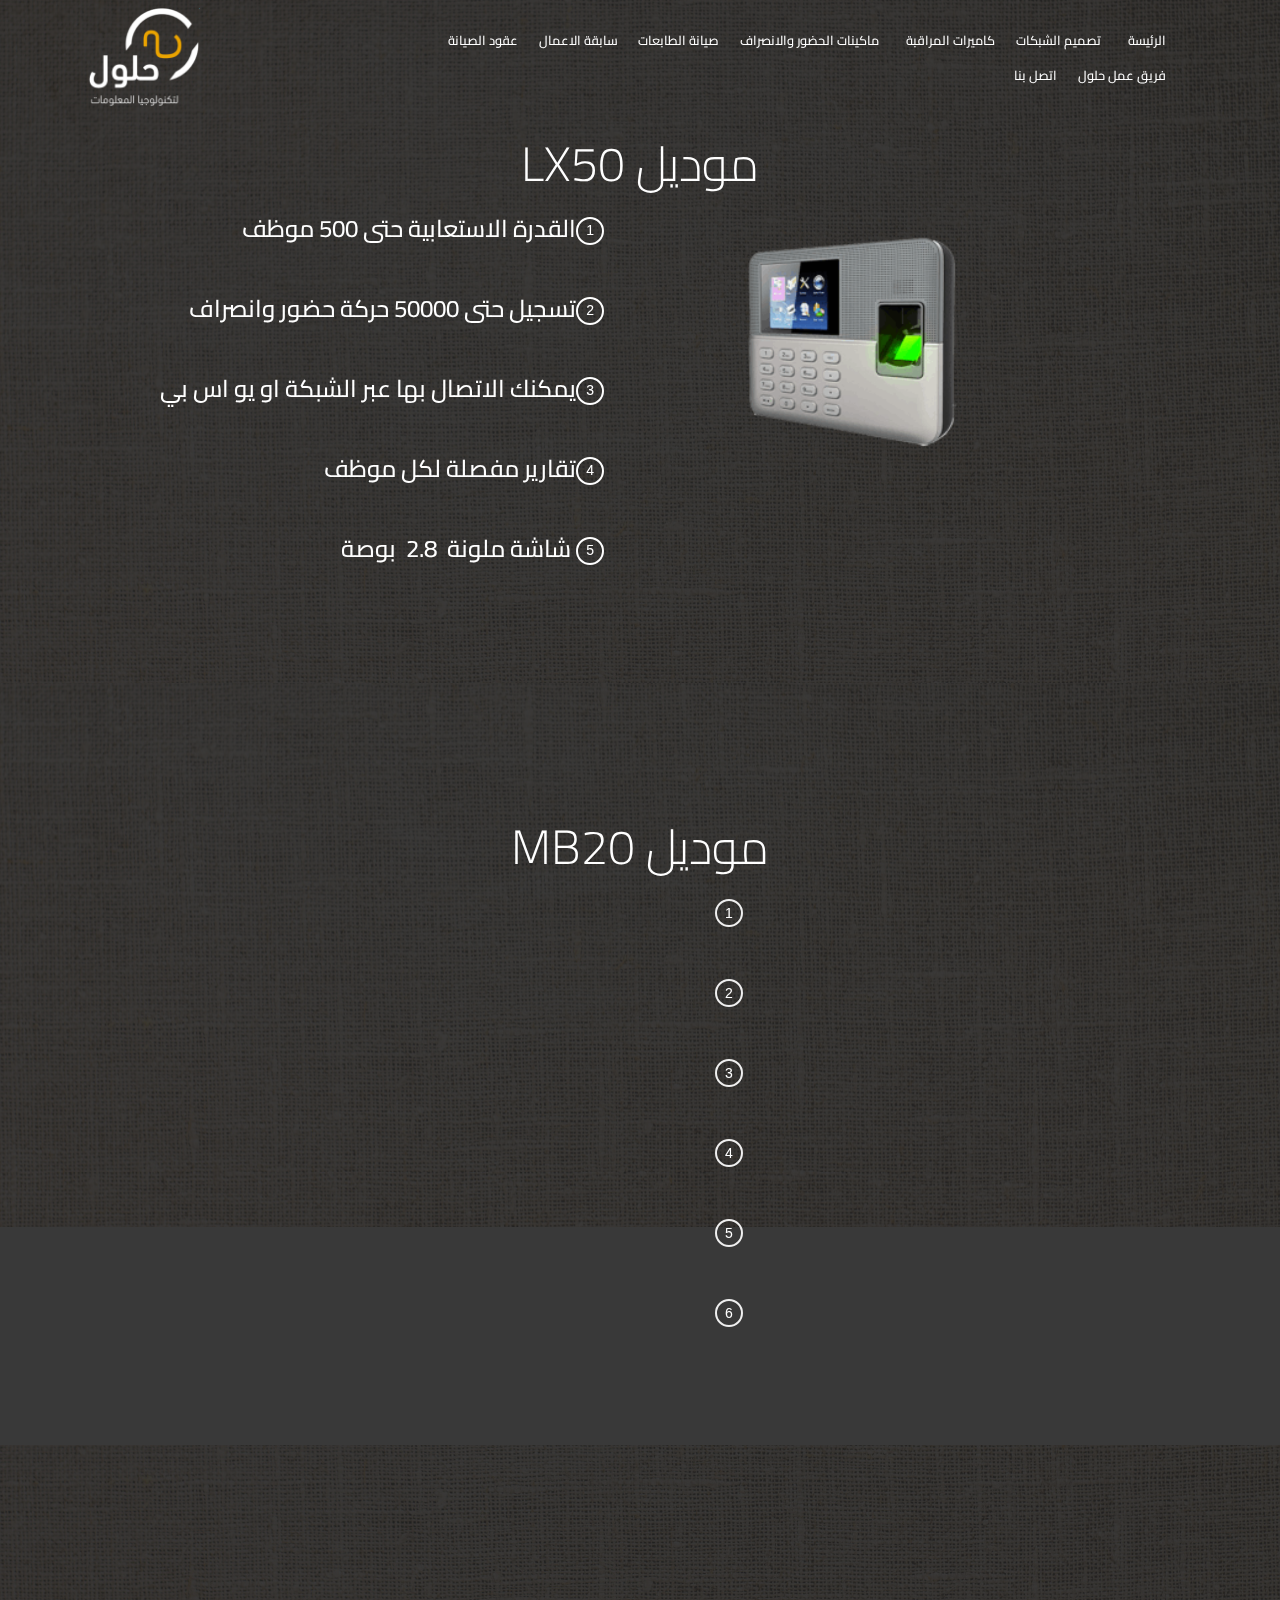
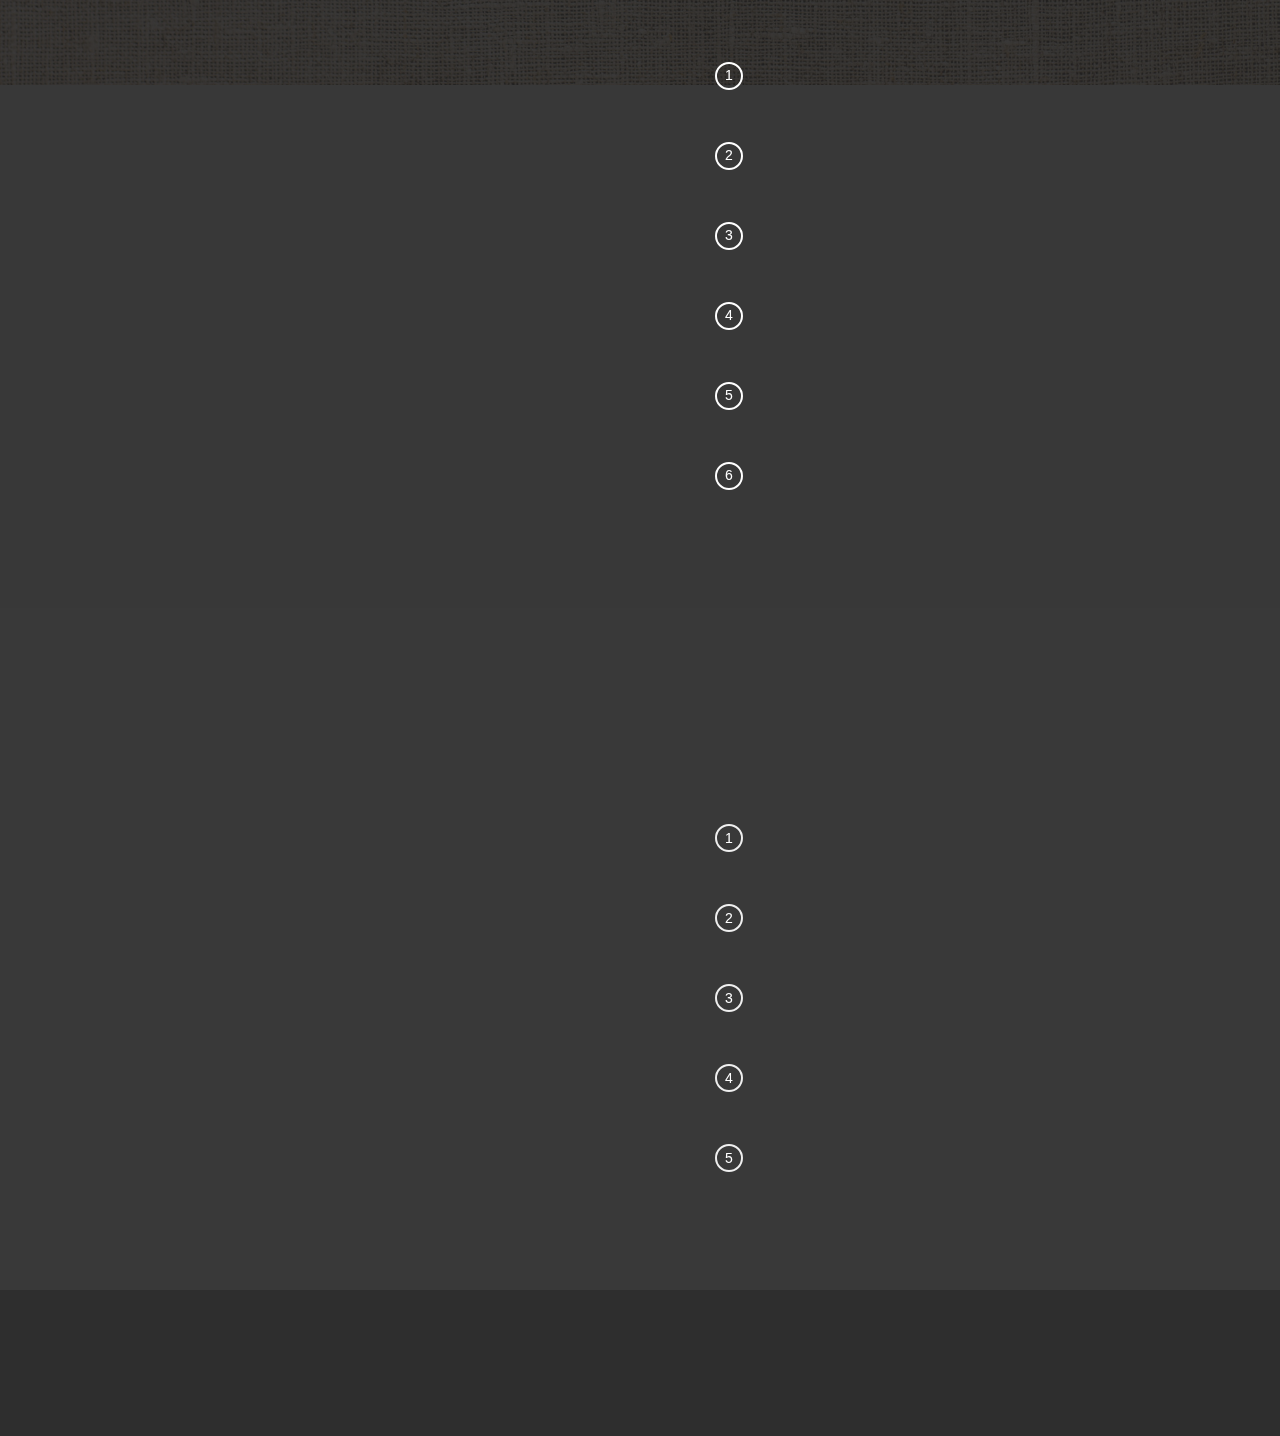
==== commit cb3e1141: "Upload" ====
--- a/Attendance.html
+++ b/Attendance.html
@@ -1,10 +1,8 @@
 <!DOCTYPE html>
 <html  >
 <head>
-  <!-- Site made with Mobirise Website Builder v4.10.4, https://mobirise.com -->
   <meta charset="UTF-8">
   <meta http-equiv="X-UA-Compatible" content="IE=edge">
-  <meta name="generator" content="Mobirise v4.10.4, mobirise.com">
   <meta name="viewport" content="width=device-width, initial-scale=1, minimum-scale=1">
   <link rel="shortcut icon" href="assets/images/logo-7oollool-122x101.png" type="image/x-icon">
   <meta name="description" content="حلول لتوريد ماكينات الحضور والانصراف">
@@ -49,16 +47,39 @@
             </div>
         </div>
         <div class="collapse navbar-collapse" id="navbarSupportedContent">
-            <ul class="navbar-nav nav-dropdown nav-right" data-app-modern-menu="true"><li class="nav-item"><a class="nav-link link text-white display-4" href="index.html#contacts3-e">اتصل بنا</a></li><li class="nav-item"><a class="nav-link link text-white display-4" href="Team-work.html">فريق عمل حلول</a></li><li class="nav-item">
-                    <a class="nav-link link text-white display-4" href="Maintenance.html">عقود الصيانة</a>
-                </li>
-                <li class="nav-item"><a class="nav-link link text-white display-4" href="Portfolio.html">سابقة الاعمال</a></li><li class="nav-item"><a class="nav-link link text-white display-4" href="Printer.html">صيانة الطابعات</a></li><li class="nav-item"><a class="nav-link link text-white display-4" href="Attendance.html">&nbsp; ماكينات الحضور والانصراف</a></li><li class="nav-item"><a class="nav-link link text-white display-4" href="Camera.html">كاميرات المراقبة</a></li><li class="nav-item"><a class="nav-link link text-white display-4" href="Network-design.html">&nbsp; تصميم الشبكات</a></li><li class="nav-item"><a class="nav-link link text-white display-4" href="index.html">الرئيسة</a></li></ul>
+            <ul class="navbar-nav nav-dropdown nav-right" data-app-modern-menu="true">
+                  
+
+                    <li class="nav-item"><a class="nav-link link text-white display-4" href="index.html">الرئيسة</a></li>
+
+                    <li class="nav-item"><a class="nav-link link text-white display-4" href="Network-design.html">&nbsp; تصميم الشبكات</a></li>
+
+                    <li class="nav-item"><a class="nav-link link text-white display-4" href="Camera.html">كاميرات المراقبة</a></li>
+
+                    <li class="nav-item"><a class="nav-link link text-white display-4" href="Attendance.html">&nbsp; ماكينات الحضور والانصراف</a></li>
+
+                    <li class="nav-item"><a class="nav-link link text-white display-4" href="Printer.html">صيانة الطابعات</a></li>
+
+                    <li class="nav-item"><a class="nav-link link text-white display-4" href="Portfolio.html">سابقة الاعمال</a></li>
+                    <li class="nav-item">
+                        <a class="nav-link link text-white display-4" href="Maintenance.html">عقود الصيانة</a>
+                    </li>
+                    <li class="nav-item"><a class="nav-link link text-white display-4" href="Team-work.html">فريق عمل حلول</a></li>
+
+                    <li class="nav-item"><a class="nav-link link text-white display-4" href="index.html#contacts3-e">اتصل بنا</a></li>
+
+
+                
+                
+                
+                
+                </ul>
             
         </div>
     </nav>
 </section>
 
-<section class="engine"><a href="https://mobirise.info/y">free html site templates</a></section><section class="step3 cid-ruqKWXhuzL mbr-parallax-background" id="step3-g">
+<section class="engine"><a href="https://mobirise.info/e">make a website for free</a></section><section class="step3 cid-ruqKWXhuzL mbr-parallax-background" id="step3-g">
 
     
 
--- a/assets/theme/css/style.css
+++ b/assets/theme/css/style.css
@@ -173,7 +173,7 @@
   .media-container-row {
     -webkit-flex-wrap: nowrap;
     -ms-flex-wrap: nowrap;
-    flex-wrap: nowrap; } }
+    flex-wrap: nowrap; direction: rtl; } }
 figure {
   overflow: hidden; }
 
--- a/assets/mobirise/css/mbr-additional.css
+++ b/assets/mobirise/css/mbr-additional.css
@@ -4455,7 +4455,7 @@
 }
 .cid-ruwDhcN8fa .card-wrapper {
   border-top: 1px solid #efefef;
-  background-color: #ffffff;
+  background-color: #252525;
   position: relative;
   justify-content: unset;
 }
@@ -4486,6 +4486,7 @@
 }
 .cid-ruwDhcN8fa .b-descr {
   text-align: right;
+  color: #ffffff;
 }
 .cid-qTkzRZLJNu .navbar {
   padding: .5rem 0;
@@ -4891,7 +4892,7 @@
 }
 .cid-ruwGSDPOwi .card-wrapper {
   border-top: 1px solid #efefef;
-  background-color: #ffffff;
+  background-color: #252525;
   position: relative;
   justify-content: unset;
 }
@@ -4922,6 +4923,7 @@
 }
 .cid-ruwGSDPOwi .b-descr {
   text-align: right;
+  color: #ffffff;
 }
 .cid-ru45fCv34z {
   padding-top: 30px;
@@ -5455,7 +5457,7 @@
   }
 }
 .cid-ruwQaJ9Qqd {
-  padding-top: 120px;
+  padding-top: 0px;
   padding-bottom: 90px;
   background: #333333;
 }
@@ -5656,13 +5658,14 @@
 .cid-qTkzRZLJNu .navbar-toggleable-sm .navbar-collapse {
   justify-content: flex-end;
   -webkit-justify-content: flex-end;
-  padding-right: 5rem;
+  padding-right: 4rem;
   width: auto;
 }
 .cid-qTkzRZLJNu .navbar-toggleable-sm .navbar-collapse .navbar-nav {
   flex-wrap: wrap;
   -webkit-flex-wrap: wrap;
   padding-left: 0;
+    direction: rtl;
 }
 .cid-qTkzRZLJNu .navbar-toggleable-sm .navbar-collapse .navbar-nav .nav-item {
   -webkit-align-self: center;
@@ -5971,118 +5974,8 @@
 .cid-qTkzRZLJNu .dropdown-item:hover {
   color: #f1b623 !important;
 }
-.cid-ruImVa6Kkg {
+.cid-ruISYm1y7x {
   padding-top: 135px;
-  padding-bottom: 90px;
-  background-image: url("../../../assets/images/background1.jpg");
-}
-.cid-ruImVa6Kkg .mbr-section-subtitle {
-  color: #767676;
-  text-align: center;
-  font-weight: 300;
-}
-.cid-ruImVa6Kkg .step {
-  width: 28px;
-  height: 28px;
-  font-size: 14px;
-  border-radius: 50%;
-  border: 2px solid #efefef;
-}
-.cid-ruImVa6Kkg .separline {
-  position: relative;
-}
-.cid-ruImVa6Kkg .separline:after {
-  top: 32px;
-  left: 12px;
-  position: absolute;
-  content: "";
-  width: 2px;
-  height: calc(100% - (14px + 4px) * 2);
-  background-color: #efefef;
-}
-.cid-ruImVa6Kkg .media-block {
-  flex-shrink: 0;
-  -webkit-flex-shrink: 0;
-}
-@media (min-width: 992px) {
-  .cid-ruImVa6Kkg .media-block {
-    padding-left: 2rem;
-  }
-}
-@media (max-width: 991px) {
-  .cid-ruImVa6Kkg .media-block {
-    flex-basis: 100%;
-    -webkit-flex-basis: 100%;
-    padding-bottom: 2rem;
-  }
-}
-.cid-ruImVa6Kkg .media-container-row {
-  -webkit-flex-direction: row-reverse;
-  flex-direction: row-reverse;
-}
-.cid-ruImVa6Kkg .mbr-step-title {
-  color: #ffffff;
-}
-.cid-ruImVa6Kkg .mbr-section-title {
-  color: #ffffff;
-}
-.cid-ruIPYXGKYE {
-  padding-top: 0px;
-  padding-bottom: 90px;
-  background-image: url("../../../assets/images/background1.jpg");
-}
-.cid-ruIPYXGKYE .mbr-section-subtitle {
-  color: #767676;
-  text-align: center;
-  font-weight: 300;
-}
-.cid-ruIPYXGKYE .step {
-  width: 28px;
-  height: 28px;
-  font-size: 14px;
-  border-radius: 50%;
-  border: 2px solid #efefef;
-}
-.cid-ruIPYXGKYE .separline {
-  position: relative;
-}
-.cid-ruIPYXGKYE .separline:after {
-  top: 32px;
-  left: 12px;
-  position: absolute;
-  content: "";
-  width: 2px;
-  height: calc(100% - (14px + 4px) * 2);
-  background-color: #efefef;
-}
-.cid-ruIPYXGKYE .media-block {
-  flex-shrink: 0;
-  -webkit-flex-shrink: 0;
-}
-@media (min-width: 992px) {
-  .cid-ruIPYXGKYE .media-block {
-    padding-left: 2rem;
-  }
-}
-@media (max-width: 991px) {
-  .cid-ruIPYXGKYE .media-block {
-    flex-basis: 100%;
-    -webkit-flex-basis: 100%;
-    padding-bottom: 2rem;
-  }
-}
-.cid-ruIPYXGKYE .media-container-row {
-  -webkit-flex-direction: row-reverse;
-  flex-direction: row-reverse;
-}
-.cid-ruIPYXGKYE .mbr-step-title {
-  color: #ffffff;
-}
-.cid-ruIPYXGKYE .mbr-section-title {
-  color: #ffffff;
-}
-.cid-ruISYm1y7x {
-  padding-top: 0px;
   padding-bottom: 90px;
   background-image: url("../../../assets/images/background1.jpg");
 }
@@ -6116,7 +6009,7 @@
 }
 @media (min-width: 992px) {
   .cid-ruISYm1y7x .media-block {
-    padding-left: 2rem;
+    padding-right: 2rem;
   }
 }
 @media (max-width: 991px) {
@@ -6126,37 +6019,33 @@
     padding-bottom: 2rem;
   }
 }
-.cid-ruISYm1y7x .media-container-row {
-  -webkit-flex-direction: row-reverse;
-  flex-direction: row-reverse;
-}
 .cid-ruISYm1y7x .mbr-step-title {
   color: #ffffff;
 }
 .cid-ruISYm1y7x .mbr-section-title {
   color: #ffffff;
 }
-.cid-ruIUO9ezlc {
-  padding-top: 0px;
+.cid-ruYcq9SWWw {
+  padding-top: 135px;
   padding-bottom: 90px;
   background-image: url("../../../assets/images/background1.jpg");
 }
-.cid-ruIUO9ezlc .mbr-section-subtitle {
+.cid-ruYcq9SWWw .mbr-section-subtitle {
   color: #767676;
   text-align: center;
   font-weight: 300;
 }
-.cid-ruIUO9ezlc .step {
+.cid-ruYcq9SWWw .step {
   width: 28px;
   height: 28px;
   font-size: 14px;
   border-radius: 50%;
   border: 2px solid #efefef;
 }
-.cid-ruIUO9ezlc .separline {
+.cid-ruYcq9SWWw .separline {
   position: relative;
 }
-.cid-ruIUO9ezlc .separline:after {
+.cid-ruYcq9SWWw .separline:after {
   top: 32px;
   left: 12px;
   position: absolute;
@@ -6165,53 +6054,49 @@
   height: calc(100% - (14px + 4px) * 2);
   background-color: #efefef;
 }
-.cid-ruIUO9ezlc .media-block {
+.cid-ruYcq9SWWw .media-block {
   flex-shrink: 0;
   -webkit-flex-shrink: 0;
 }
 @media (min-width: 992px) {
-  .cid-ruIUO9ezlc .media-block {
-    padding-left: 2rem;
+  .cid-ruYcq9SWWw .media-block {
+    padding-right: 2rem;
   }
 }
 @media (max-width: 991px) {
-  .cid-ruIUO9ezlc .media-block {
+  .cid-ruYcq9SWWw .media-block {
     flex-basis: 100%;
     -webkit-flex-basis: 100%;
     padding-bottom: 2rem;
   }
 }
-.cid-ruIUO9ezlc .media-container-row {
-  -webkit-flex-direction: row-reverse;
-  flex-direction: row-reverse;
-}
-.cid-ruIUO9ezlc .mbr-step-title {
+.cid-ruYcq9SWWw .mbr-step-title {
   color: #ffffff;
 }
-.cid-ruIUO9ezlc .mbr-section-title {
+.cid-ruYcq9SWWw .mbr-section-title {
   color: #ffffff;
 }
-.cid-ruIWo4E4uZ {
-  padding-top: 0px;
+.cid-ruYy2BAuiW {
+  padding-top: 135px;
   padding-bottom: 90px;
   background-image: url("../../../assets/images/background1.jpg");
 }
-.cid-ruIWo4E4uZ .mbr-section-subtitle {
+.cid-ruYy2BAuiW .mbr-section-subtitle {
   color: #767676;
   text-align: center;
   font-weight: 300;
 }
-.cid-ruIWo4E4uZ .step {
+.cid-ruYy2BAuiW .step {
   width: 28px;
   height: 28px;
   font-size: 14px;
   border-radius: 50%;
   border: 2px solid #efefef;
 }
-.cid-ruIWo4E4uZ .separline {
+.cid-ruYy2BAuiW .separline {
   position: relative;
 }
-.cid-ruIWo4E4uZ .separline:after {
+.cid-ruYy2BAuiW .separline:after {
   top: 32px;
   left: 12px;
   position: absolute;
@@ -6220,53 +6105,49 @@
   height: calc(100% - (14px + 4px) * 2);
   background-color: #efefef;
 }
-.cid-ruIWo4E4uZ .media-block {
+.cid-ruYy2BAuiW .media-block {
   flex-shrink: 0;
   -webkit-flex-shrink: 0;
 }
 @media (min-width: 992px) {
-  .cid-ruIWo4E4uZ .media-block {
-    padding-left: 2rem;
+  .cid-ruYy2BAuiW .media-block {
+    padding-right: 2rem;
   }
 }
 @media (max-width: 991px) {
-  .cid-ruIWo4E4uZ .media-block {
+  .cid-ruYy2BAuiW .media-block {
     flex-basis: 100%;
     -webkit-flex-basis: 100%;
     padding-bottom: 2rem;
   }
 }
-.cid-ruIWo4E4uZ .media-container-row {
-  -webkit-flex-direction: row-reverse;
-  flex-direction: row-reverse;
-}
-.cid-ruIWo4E4uZ .mbr-step-title {
+.cid-ruYy2BAuiW .mbr-step-title {
   color: #ffffff;
 }
-.cid-ruIWo4E4uZ .mbr-section-title {
+.cid-ruYy2BAuiW .mbr-section-title {
   color: #ffffff;
 }
-.cid-ruJ1fhpnSI {
-  padding-top: 0px;
+.cid-ruYzaifQv5 {
+  padding-top: 135px;
   padding-bottom: 90px;
   background-image: url("../../../assets/images/background1.jpg");
 }
-.cid-ruJ1fhpnSI .mbr-section-subtitle {
+.cid-ruYzaifQv5 .mbr-section-subtitle {
   color: #767676;
   text-align: center;
   font-weight: 300;
 }
-.cid-ruJ1fhpnSI .step {
+.cid-ruYzaifQv5 .step {
   width: 28px;
   height: 28px;
   font-size: 14px;
   border-radius: 50%;
   border: 2px solid #efefef;
 }
-.cid-ruJ1fhpnSI .separline {
+.cid-ruYzaifQv5 .separline {
   position: relative;
 }
-.cid-ruJ1fhpnSI .separline:after {
+.cid-ruYzaifQv5 .separline:after {
   top: 32px;
   left: 12px;
   position: absolute;
@@ -6275,53 +6156,49 @@
   height: calc(100% - (14px + 4px) * 2);
   background-color: #efefef;
 }
-.cid-ruJ1fhpnSI .media-block {
+.cid-ruYzaifQv5 .media-block {
   flex-shrink: 0;
   -webkit-flex-shrink: 0;
 }
 @media (min-width: 992px) {
-  .cid-ruJ1fhpnSI .media-block {
-    padding-left: 2rem;
+  .cid-ruYzaifQv5 .media-block {
+    padding-right: 2rem;
   }
 }
 @media (max-width: 991px) {
-  .cid-ruJ1fhpnSI .media-block {
+  .cid-ruYzaifQv5 .media-block {
     flex-basis: 100%;
     -webkit-flex-basis: 100%;
     padding-bottom: 2rem;
   }
 }
-.cid-ruJ1fhpnSI .media-container-row {
-  -webkit-flex-direction: row-reverse;
-  flex-direction: row-reverse;
-}
-.cid-ruJ1fhpnSI .mbr-step-title {
+.cid-ruYzaifQv5 .mbr-step-title {
   color: #ffffff;
 }
-.cid-ruJ1fhpnSI .mbr-section-title {
+.cid-ruYzaifQv5 .mbr-section-title {
   color: #ffffff;
 }
-.cid-ruJ3wmqKu5 {
-  padding-top: 0px;
+.cid-ruYFe0piil {
+  padding-top: 135px;
   padding-bottom: 90px;
   background-image: url("../../../assets/images/background1.jpg");
 }
-.cid-ruJ3wmqKu5 .mbr-section-subtitle {
+.cid-ruYFe0piil .mbr-section-subtitle {
   color: #767676;
   text-align: center;
   font-weight: 300;
 }
-.cid-ruJ3wmqKu5 .step {
+.cid-ruYFe0piil .step {
   width: 28px;
   height: 28px;
   font-size: 14px;
   border-radius: 50%;
   border: 2px solid #efefef;
 }
-.cid-ruJ3wmqKu5 .separline {
+.cid-ruYFe0piil .separline {
   position: relative;
 }
-.cid-ruJ3wmqKu5 .separline:after {
+.cid-ruYFe0piil .separline:after {
   top: 32px;
   left: 12px;
   position: absolute;
@@ -6330,53 +6207,49 @@
   height: calc(100% - (14px + 4px) * 2);
   background-color: #efefef;
 }
-.cid-ruJ3wmqKu5 .media-block {
+.cid-ruYFe0piil .media-block {
   flex-shrink: 0;
   -webkit-flex-shrink: 0;
 }
 @media (min-width: 992px) {
-  .cid-ruJ3wmqKu5 .media-block {
-    padding-left: 2rem;
+  .cid-ruYFe0piil .media-block {
+    padding-right: 2rem;
   }
 }
 @media (max-width: 991px) {
-  .cid-ruJ3wmqKu5 .media-block {
+  .cid-ruYFe0piil .media-block {
     flex-basis: 100%;
     -webkit-flex-basis: 100%;
     padding-bottom: 2rem;
   }
 }
-.cid-ruJ3wmqKu5 .media-container-row {
-  -webkit-flex-direction: row-reverse;
-  flex-direction: row-reverse;
-}
-.cid-ruJ3wmqKu5 .mbr-step-title {
+.cid-ruYFe0piil .mbr-step-title {
   color: #ffffff;
 }
-.cid-ruJ3wmqKu5 .mbr-section-title {
+.cid-ruYFe0piil .mbr-section-title {
   color: #ffffff;
 }
-.cid-ruJ5qQKJ6D {
-  padding-top: 0px;
+.cid-ruYADs6gSZ {
+  padding-top: 135px;
   padding-bottom: 90px;
   background-image: url("../../../assets/images/background1.jpg");
 }
-.cid-ruJ5qQKJ6D .mbr-section-subtitle {
+.cid-ruYADs6gSZ .mbr-section-subtitle {
   color: #767676;
   text-align: center;
   font-weight: 300;
 }
-.cid-ruJ5qQKJ6D .step {
+.cid-ruYADs6gSZ .step {
   width: 28px;
   height: 28px;
   font-size: 14px;
   border-radius: 50%;
   border: 2px solid #efefef;
 }
-.cid-ruJ5qQKJ6D .separline {
+.cid-ruYADs6gSZ .separline {
   position: relative;
 }
-.cid-ruJ5qQKJ6D .separline:after {
+.cid-ruYADs6gSZ .separline:after {
   top: 32px;
   left: 12px;
   position: absolute;
@@ -6385,53 +6258,49 @@
   height: calc(100% - (14px + 4px) * 2);
   background-color: #efefef;
 }
-.cid-ruJ5qQKJ6D .media-block {
+.cid-ruYADs6gSZ .media-block {
   flex-shrink: 0;
   -webkit-flex-shrink: 0;
 }
 @media (min-width: 992px) {
-  .cid-ruJ5qQKJ6D .media-block {
-    padding-left: 2rem;
+  .cid-ruYADs6gSZ .media-block {
+    padding-right: 2rem;
   }
 }
 @media (max-width: 991px) {
-  .cid-ruJ5qQKJ6D .media-block {
+  .cid-ruYADs6gSZ .media-block {
     flex-basis: 100%;
     -webkit-flex-basis: 100%;
     padding-bottom: 2rem;
   }
 }
-.cid-ruJ5qQKJ6D .media-container-row {
-  -webkit-flex-direction: row-reverse;
-  flex-direction: row-reverse;
-}
-.cid-ruJ5qQKJ6D .mbr-step-title {
+.cid-ruYADs6gSZ .mbr-step-title {
   color: #ffffff;
 }
-.cid-ruJ5qQKJ6D .mbr-section-title {
+.cid-ruYADs6gSZ .mbr-section-title {
   color: #ffffff;
 }
-.cid-ruJ9lBFg5g {
-  padding-top: 0px;
+.cid-ruYHNP08LM {
+  padding-top: 135px;
   padding-bottom: 90px;
   background-image: url("../../../assets/images/background1.jpg");
 }
-.cid-ruJ9lBFg5g .mbr-section-subtitle {
+.cid-ruYHNP08LM .mbr-section-subtitle {
   color: #767676;
   text-align: center;
   font-weight: 300;
 }
-.cid-ruJ9lBFg5g .step {
+.cid-ruYHNP08LM .step {
   width: 28px;
   height: 28px;
   font-size: 14px;
   border-radius: 50%;
   border: 2px solid #efefef;
 }
-.cid-ruJ9lBFg5g .separline {
+.cid-ruYHNP08LM .separline {
   position: relative;
 }
-.cid-ruJ9lBFg5g .separline:after {
+.cid-ruYHNP08LM .separline:after {
   top: 32px;
   left: 12px;
   position: absolute;
@@ -6440,30 +6309,281 @@
   height: calc(100% - (14px + 4px) * 2);
   background-color: #efefef;
 }
-.cid-ruJ9lBFg5g .media-block {
+.cid-ruYHNP08LM .media-block {
   flex-shrink: 0;
   -webkit-flex-shrink: 0;
 }
 @media (min-width: 992px) {
-  .cid-ruJ9lBFg5g .media-block {
-    padding-left: 2rem;
+  .cid-ruYHNP08LM .media-block {
+    padding-right: 2rem;
   }
 }
 @media (max-width: 991px) {
-  .cid-ruJ9lBFg5g .media-block {
+  .cid-ruYHNP08LM .media-block {
     flex-basis: 100%;
     -webkit-flex-basis: 100%;
     padding-bottom: 2rem;
   }
 }
-.cid-ruJ9lBFg5g .media-container-row {
-  -webkit-flex-direction: row-reverse;
-  flex-direction: row-reverse;
-}
-.cid-ruJ9lBFg5g .mbr-step-title {
+.cid-ruYHNP08LM .mbr-step-title {
   color: #ffffff;
 }
-.cid-ruJ9lBFg5g .mbr-section-title {
+.cid-ruYHNP08LM .mbr-section-title {
+  color: #ffffff;
+}
+.cid-ruYXleLHPX {
+  padding-top: 135px;
+  padding-bottom: 90px;
+  background-image: url("../../../assets/images/background1.jpg");
+}
+.cid-ruYXleLHPX .mbr-section-subtitle {
+  color: #767676;
+  text-align: center;
+  font-weight: 300;
+}
+.cid-ruYXleLHPX .step {
+  width: 28px;
+  height: 28px;
+  font-size: 14px;
+  border-radius: 50%;
+  border: 2px solid #efefef;
+}
+.cid-ruYXleLHPX .separline {
+  position: relative;
+}
+.cid-ruYXleLHPX .separline:after {
+  top: 32px;
+  left: 12px;
+  position: absolute;
+  content: "";
+  width: 2px;
+  height: calc(100% - (14px + 4px) * 2);
+  background-color: #efefef;
+}
+.cid-ruYXleLHPX .media-block {
+  flex-shrink: 0;
+  -webkit-flex-shrink: 0;
+}
+@media (min-width: 992px) {
+  .cid-ruYXleLHPX .media-block {
+    padding-right: 2rem;
+  }
+}
+@media (max-width: 991px) {
+  .cid-ruYXleLHPX .media-block {
+    flex-basis: 100%;
+    -webkit-flex-basis: 100%;
+    padding-bottom: 2rem;
+  }
+}
+.cid-ruYXleLHPX .mbr-step-title {
+  color: #ffffff;
+}
+.cid-ruYXleLHPX .mbr-section-title {
+  color: #ffffff;
+}
+.cid-ruYYleZchv {
+  padding-top: 135px;
+  padding-bottom: 90px;
+  background-image: url("../../../assets/images/background1.jpg");
+}
+.cid-ruYYleZchv .mbr-section-subtitle {
+  color: #767676;
+  text-align: center;
+  font-weight: 300;
+}
+.cid-ruYYleZchv .step {
+  width: 28px;
+  height: 28px;
+  font-size: 14px;
+  border-radius: 50%;
+  border: 2px solid #efefef;
+}
+.cid-ruYYleZchv .separline {
+  position: relative;
+}
+.cid-ruYYleZchv .separline:after {
+  top: 32px;
+  left: 12px;
+  position: absolute;
+  content: "";
+  width: 2px;
+  height: calc(100% - (14px + 4px) * 2);
+  background-color: #efefef;
+}
+.cid-ruYYleZchv .media-block {
+  flex-shrink: 0;
+  -webkit-flex-shrink: 0;
+}
+@media (min-width: 992px) {
+  .cid-ruYYleZchv .media-block {
+    padding-right: 2rem;
+  }
+}
+@media (max-width: 991px) {
+  .cid-ruYYleZchv .media-block {
+    flex-basis: 100%;
+    -webkit-flex-basis: 100%;
+    padding-bottom: 2rem;
+  }
+}
+.cid-ruYYleZchv .mbr-step-title {
+  color: #ffffff;
+}
+.cid-ruYYleZchv .mbr-section-title {
+  color: #ffffff;
+}
+.cid-ruYYmIfurS {
+  padding-top: 135px;
+  padding-bottom: 90px;
+  background-image: url("../../../assets/images/background1.jpg");
+}
+.cid-ruYYmIfurS .mbr-section-subtitle {
+  color: #767676;
+  text-align: center;
+  font-weight: 300;
+}
+.cid-ruYYmIfurS .step {
+  width: 28px;
+  height: 28px;
+  font-size: 14px;
+  border-radius: 50%;
+  border: 2px solid #efefef;
+}
+.cid-ruYYmIfurS .separline {
+  position: relative;
+}
+.cid-ruYYmIfurS .separline:after {
+  top: 32px;
+  left: 12px;
+  position: absolute;
+  content: "";
+  width: 2px;
+  height: calc(100% - (14px + 4px) * 2);
+  background-color: #efefef;
+}
+.cid-ruYYmIfurS .media-block {
+  flex-shrink: 0;
+  -webkit-flex-shrink: 0;
+}
+@media (min-width: 992px) {
+  .cid-ruYYmIfurS .media-block {
+    padding-right: 2rem;
+  }
+}
+@media (max-width: 991px) {
+  .cid-ruYYmIfurS .media-block {
+    flex-basis: 100%;
+    -webkit-flex-basis: 100%;
+    padding-bottom: 2rem;
+  }
+}
+.cid-ruYYmIfurS .mbr-step-title {
+  color: #ffffff;
+}
+.cid-ruYYmIfurS .mbr-section-title {
+  color: #ffffff;
+}
+.cid-ruZ31G2LNi {
+  padding-top: 135px;
+  padding-bottom: 90px;
+  background-image: url("../../../assets/images/background1.jpg");
+}
+.cid-ruZ31G2LNi .mbr-section-subtitle {
+  color: #767676;
+  text-align: center;
+  font-weight: 300;
+}
+.cid-ruZ31G2LNi .step {
+  width: 28px;
+  height: 28px;
+  font-size: 14px;
+  border-radius: 50%;
+  border: 2px solid #efefef;
+}
+.cid-ruZ31G2LNi .separline {
+  position: relative;
+}
+.cid-ruZ31G2LNi .separline:after {
+  top: 32px;
+  left: 12px;
+  position: absolute;
+  content: "";
+  width: 2px;
+  height: calc(100% - (14px + 4px) * 2);
+  background-color: #efefef;
+}
+.cid-ruZ31G2LNi .media-block {
+  flex-shrink: 0;
+  -webkit-flex-shrink: 0;
+}
+@media (min-width: 992px) {
+  .cid-ruZ31G2LNi .media-block {
+    padding-right: 2rem;
+  }
+}
+@media (max-width: 991px) {
+  .cid-ruZ31G2LNi .media-block {
+    flex-basis: 100%;
+    -webkit-flex-basis: 100%;
+    padding-bottom: 2rem;
+  }
+}
+.cid-ruZ31G2LNi .mbr-step-title {
+  color: #ffffff;
+}
+.cid-ruZ31G2LNi .mbr-section-title {
+  color: #ffffff;
+}
+.cid-ruZ4OpaJW6 {
+  padding-top: 135px;
+  padding-bottom: 90px;
+  background-image: url("../../../assets/images/background1.jpg");
+}
+.cid-ruZ4OpaJW6 .mbr-section-subtitle {
+  color: #767676;
+  text-align: center;
+  font-weight: 300;
+}
+.cid-ruZ4OpaJW6 .step {
+  width: 28px;
+  height: 28px;
+  font-size: 14px;
+  border-radius: 50%;
+  border: 2px solid #efefef;
+}
+.cid-ruZ4OpaJW6 .separline {
+  position: relative;
+}
+.cid-ruZ4OpaJW6 .separline:after {
+  top: 32px;
+  left: 12px;
+  position: absolute;
+  content: "";
+  width: 2px;
+  height: calc(100% - (14px + 4px) * 2);
+  background-color: #efefef;
+}
+.cid-ruZ4OpaJW6 .media-block {
+  flex-shrink: 0;
+  -webkit-flex-shrink: 0;
+}
+@media (min-width: 992px) {
+  .cid-ruZ4OpaJW6 .media-block {
+    padding-right: 2rem;
+  }
+}
+@media (max-width: 991px) {
+  .cid-ruZ4OpaJW6 .media-block {
+    flex-basis: 100%;
+    -webkit-flex-basis: 100%;
+    padding-bottom: 2rem;
+  }
+}
+.cid-ruZ4OpaJW6 .mbr-step-title {
+  color: #ffffff;
+}
+.cid-ruZ4OpaJW6 .mbr-section-title {
   color: #ffffff;
 }
 .cid-ru45fCv34z {
@@ -6544,3 +6664,75 @@
 .cid-ru45fCv34z .media-container-row .row-copirayt p {
   width: 100%;
 }
+.cid-ruqKWXhuzL .separline::after {
+    top: 32px;
+    right: -53px;
+    position: absolute;
+    content: "";
+    width: 2px;
+    height: calc(100% - (14px + 4px) * 2);
+    background-color: #efefef;
+    display: none;
+}
+.cid-ruqKWXhuzL .step {
+    width: 28px;
+    height: 28px;
+    font-size: 14px;
+    border-radius: 50%;
+    border: 2px solid #fff;
+    color: white;
+}
+.cid-ruqMJDOxAF .step {
+    width: 28px;
+    height: 28px;
+    font-size: 14px;
+    border-radius: 50%;
+    border: 2px solid #efefef;
+    color: white;
+}
+.cid-ruqMJDOxAF .separline::after {
+    top: 32px;
+    right: 6px;
+    position: absolute;
+    content: "";
+    width: 2px;
+    height: calc(100% - (14px + 4px) * 2);
+    background-color: #efefef;
+    display: none;
+}
+.cid-ruqRxmut5c .step {
+    width: 28px;
+    height: 28px;
+    font-size: 14px;
+    border-radius: 50%;
+    border: 2px solid #ffffff;
+    color: white;
+}
+.cid-ruqRxmut5c .separline::after {
+    top: 32px;
+    left: 12px;
+    position: absolute;
+    content: "";
+    width: 2px;
+    height: calc(100% - (14px + 4px) * 2);
+    background-color: #ffffff;
+    display: none;
+}
+.cid-ruqSmtLmjI .step {
+    width: 28px;
+    height: 28px;
+    font-size: 14px;
+    border-radius: 50%;
+    border: 2px solid #efefef;
+    color: white;
+}
+.cid-ruqSmtLmjI .separline::after {
+    top: 32px;
+    left: 12px;
+    position: absolute;
+    content: "";
+    width: 2px;
+    height: calc(100% - (14px + 4px) * 2);
+    background-color: #efefef;
+    display: none;
+}